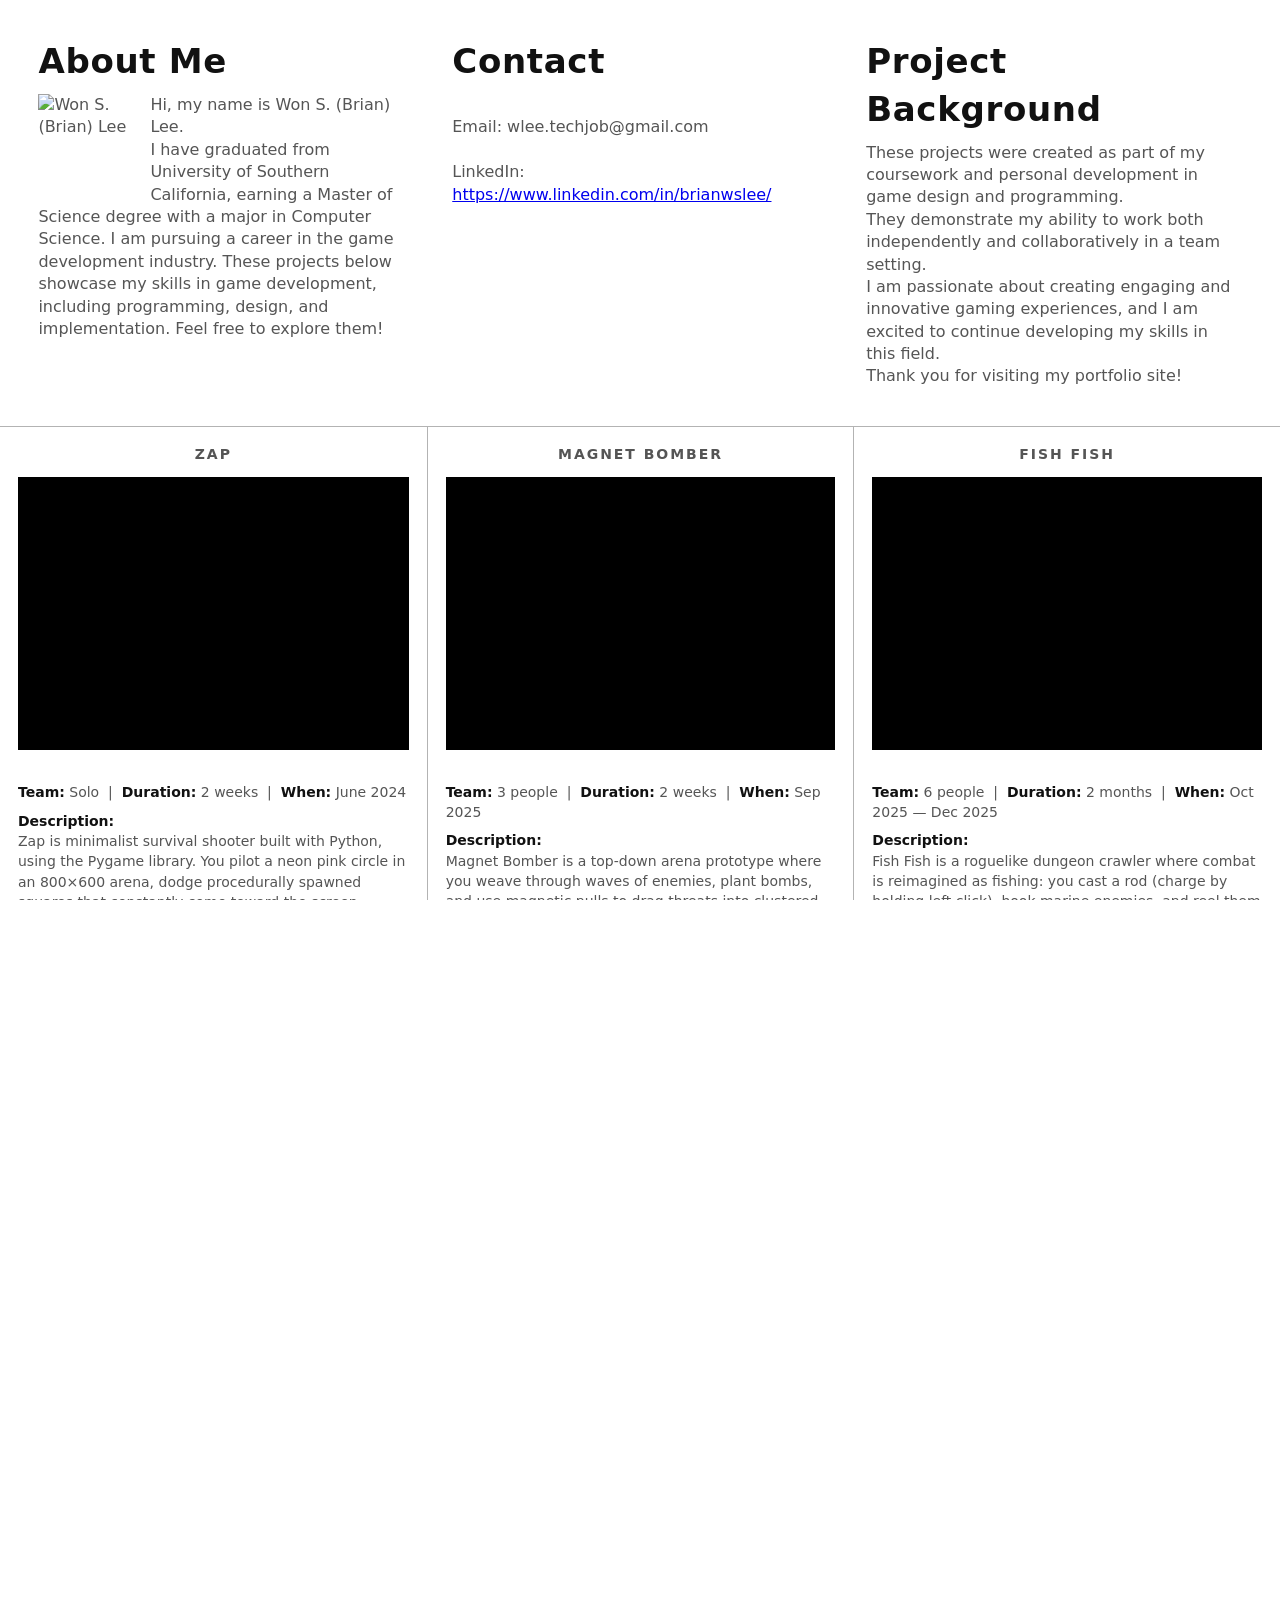
==== index.html @ c4e57aaa "changed to voostorm" ====
<!doctype html>
<html lang="en">
	<head>
		<meta charset="utf-8" />
		<meta name="viewport" content="width=device-width, initial-scale=1" />
		<title>Won S. (Brian) Lee | Portfolio</title>
		<style>
			:root {
				--line: #b3b3b3;
				--text: #111;
				--muted: #555;
			}

			*,
			*::before,
			*::after {
				box-sizing: border-box;
			}

			html,
			body {
				height: 100%;
				margin: 0;
				overflow-x: hidden;
				overflow-y: auto;
				color: var(--text);
				background: #fff;
				font: 16px/1.4 system-ui, -apple-system, Segoe UI, Roboto, Helvetica, Arial, sans-serif;
			}

			.page {
				min-height: 100dvh; /* stable on mobile browser UI */
				min-height: 100vh;
				display: grid;
				grid-template-rows: auto 1fr; /* about section grows with content, rest fills remaining space */
			}

			.about {
				display: grid;
				grid-template-columns: 1fr 1fr 1fr;
				align-content: start;
				padding: clamp(16px, 3vw, 40px);
				border-bottom: 1px solid var(--line); /* horizontal grey line */
				gap: clamp(16px, 3vw, 40px);
				overflow: hidden;
			}

			.about h1 {
				margin: 0;
				font-size: clamp(22px, 3.2vw, 34px);
				letter-spacing: 0.02em;
			}

			.about p {
				margin: 8px 0 0;
				color: var(--muted);
				word-wrap: break-word;
				overflow-wrap: break-word;
			}

			.about-photo {
				width: 100px;
				height: 100px;
				float: left;
				margin-right: 12px;
				margin-bottom: 4px;
			}

			.columns {
				display: grid;
				grid-template-columns: 1fr 1fr 1fr;
				min-height: 0; /* prevents grid overflow */
			}

			.col {
				padding: clamp(8px, 1.6vw, 18px);
				min-width: 0;
				min-height: 0;
				display: grid;
				align-content: start;
				gap: 12px;
			}


			.col + .col {
				border-left: 1px solid var(--line); /* vertical grey lines */
			}

			.col h2 {
				margin: 0;
				font-size: 14px;
				letter-spacing: 0.14em;
				text-transform: uppercase;
				color: var(--muted);
			}

			.zap-title {
				text-align: center;
				color: var(--line);
			}

			.zap-details {
				margin-top: 20px;
				color: var(--muted);
				font-size: clamp(12px, 1.15vw, 14px);
				line-height: 1.45;
			}

			.zap-details p {
				margin: 0;
			}

			.zap-details .label {
				color: var(--text);
				font-weight: 600;
			}

			.zap-details ul {
				margin: 6px 0 0;
				padding-left: 18px;
			}

			.zap-details li {
				margin: 2px 0;
			}

			.zap-details a {
				color: var(--text);
				text-decoration: underline;
				word-break: break-word;
			}

			.zap-details .repo-link {
				margin-top: 8px;
			}

			.col p {
				margin: 0;
			}

			.video {
				width: 100%;
				position: relative;
				min-height: 0;
				background: #000;
				max-height: 60vh; /* keeps it large without exceeding the viewport */
			}

			.video::before {
				content: "";
				display: block;
				padding-top: 70%; /* taller frame to reduce white space */
			}

			.video iframe {
				position: absolute;
				inset: 0;
				width: 100%;
				height: 100%;
				border: 0;
				display: block;
			}

			.game-wrapper {
				width: 100%;
				aspect-ratio: 960.5 / 643;
				position: relative;
				overflow: hidden;
				background: #000;
			}

			.game {
				width: 960.5px;
				height: 643px;
				position: absolute;
				top: 0;
				left: 0;
				transform-origin: top left;
			}

			.game iframe {
				width: 960.5px;
				height: 643px;
				border: 0;
				display: block;
			}

			/* Tight screens: keep everything visible without scrolling */
			@media (max-height: 520px) {
				.about p {
					display: none;
				}
			}

			/* Narrow screens: stack about columns vertically */
			@media (max-width: 768px) {
				.about {
					grid-template-columns: 1fr;
				}
				.columns {
					grid-template-columns: 1fr;
				}
				.col + .col {
					border-left: none;
					border-top: 1px solid var(--line);
				}
			}
		</style>
	</head>

	<body>
		<main class="page">
			<section class="about" aria-label="About me">
				<div>
					<h1>About Me</h1> 
					
					<p>
						<img src="brian_face.jpeg" alt="Won S. (Brian) Lee" class="about-photo" />
						Hi, my name is  Won S. (Brian) Lee.
						<br /> 
						I have graduated from University of Southern California, earning a Master of Science degree with a major in Computer Science.
						
						I am pursuing a career in the game development industry.
						
						These projects below showcase my skills in game development, including programming, design, and implementation. Feel free to explore them!
					</p>
				</div>
				<div>
					<h1>Contact</h1>
					<p>
						<br />
						Email: wlee.techjob@gmail.com
						<br />
						<br />
						LinkedIn: <a href="https://www.linkedin.com/in/brianwslee/" target="_blank" rel="noreferrer">https://www.linkedin.com/in/brianwslee/</a>
					</p>
				</div>
				<div>
					<h1>Project Background</h1>
					<p>
						
						These projects were created as part of my coursework and personal development in game design and programming.
						<br />
						They demonstrate my ability to work both independently and collaboratively in a team setting.
						<br />
						I am passionate about creating engaging and innovative gaming experiences, and I am excited to continue developing my skills in this field.
						<br />
						Thank you for visiting my portfolio site!
					</p>
				</div>
			</section>

			<section class="columns" aria-label="Main columns">
				<section class="col" aria-label="Column one">
					<h2 class="zap-title">Zap</h2>
					<div class="video" aria-label="Featured video">
						<iframe
							src="https://www.youtube-nocookie.com/embed/Szx1nL-O3BQ"
							title="YouTube video player"
							allow="accelerometer; autoplay; clipboard-write; encrypted-media; gyroscope; picture-in-picture; web-share; fullscreen"
							referrerpolicy="strict-origin-when-cross-origin"
							allowfullscreen
						></iframe>
					</div>
					<div class="zap-details" aria-label="Zap description and implementation">
						<p>
							<span class="label">Team:</span> Solo &nbsp;|&nbsp; <span class="label">Duration:</span> 2 weeks &nbsp;|&nbsp; <span class="label">When:</span> June 2024
						</p>
						<p style="margin-top: 8px;">
							<span class="label">Description:</span><br />
							Zap is minimalist survival shooter built with Python, using the Pygame library. You pilot a neon pink circle in an 800×600 arena, dodge procedurally spawned squares that constantly come toward the screen center, and fire 8‑way lasers with WASD/ZQECX inputs to clear space. The game tracks how long you last, ramps spawn rate and speed as minutes pass, and offers a simple start screen plus a “Try Again?” game-over loop so you can chase longer survivals.
						</p>
						<p style="margin-top: 8px;">
							<span class="label">Implementation:</span>
						</p>
						<ul>
							<li>Implemented the core game loop and state flow (start screen → gameplay → game over → retry).</li>
							<li>Built procedural enemy spawning with simple “home toward center” movement and difficulty ramp over time.</li>
							<li>Added player movement, 8‑way shooting, projectile/enemy updates, and collision detection for hits + death.</li>
							<li>Created basic UI elements (start button, game-over prompt) and an on-screen survival timer.</li>
						</ul>
						<p style="margin-top: 12px;">
							<span class="label">Future implementation considered for the improvement of the game:</span>
						</p>
						<ul>
							<li>Add a point system where taking fewer steps to dodge awards points or less penalty — rewards efficient movement and encourages planning instead of constant strafing.</li>
							<li>Add a center boundary area that grants more points — nudges players toward higher-risk positioning that forces sharper dodges.</li>
							<li>Slow down the spawn rate and speed of squares and have them bounce back when hitting the edge — smooths difficulty spikes and keeps pressure without edge-stacking.</li>
							<li>Add a leaderboard to see who had most points and longest survival time, and add your own records — gives replayability and a measurable goal for skill progression.</li>
						</ul>
						<p style="margin-top: 12px;">
							<span class="label">Playable:</span><br />
							<em>This game does not have a hosted build yet; follow the steps in the repository link below to run it locally.</em><br />
							<span>Link to the Repository:</span>
							<a href="https://github.com/voostorm/zap/" target="_blank" rel="noreferrer">https://github.com/voostorm/zap/</a>
						</p>
					</div>
				</section>
				<section class="col" aria-label="Column two">
					<h2 class="zap-title">Magnet Bomber</h2>
					<div class="video" aria-label="Magnet Bomber gameplay video">
						<iframe
							src="https://www.youtube-nocookie.com/embed/ZR_4xCYwzhk"
							title="YouTube video player"
							allow="accelerometer; autoplay; clipboard-write; encrypted-media; gyroscope; picture-in-picture; web-share; fullscreen"
							referrerpolicy="strict-origin-when-cross-origin"
							allowfullscreen
						></iframe>
					</div>
					<div class="zap-details" aria-label="Magnet Bomber description and implementation">
						<p>
							<span class="label">Team:</span> 3 people &nbsp;|&nbsp; <span class="label">Duration:</span> 2 weeks &nbsp;|&nbsp; <span class="label">When:</span> Sep 2025
						</p>
						<p style="margin-top: 8px;">
							<span class="label">Description:</span><br />
							Magnet Bomber is a top-down arena prototype where you weave through waves of enemies, plant bombs, and use magnetic pulls to drag threats into clustered explosions. Movement is twin-stick-like (mouse-directed motion plus A/D rotation), with a visible aim line and chamber indicator to signal bomb readiness.
						</p>
						<p style="margin-top: 8px;">
							<span class="label">Implementation:</span>
						</p>
						<ul>
							<li>Player controller handles mouse-directed movement, A/D rotation, cursor lock/hide, boundary clamping, a thin aim line plus chamber indicator, and bomb controls (Pull Bomb: S or Right Mouse Click; Push Bomb: W or Left Mouse Click).</li>
							<li>Bombs support launch speed, acceleration, bounce force, timed lifetime, and explosive radius/duration, with a magnetic pull state to yank bombs or enemies into detonation zones.</li>
							<li>Bombs use line-rendered indicators and layer-masked raycasts for targeting and collision handling.</li>
							<li>Health and bounds systems keep the player survivable while reinforcing arena limits.</li>
						</ul>
						<p style="margin-top: 12px;">
							<span class="label">Future implementation considered for the improvement of the game:</span>
						</p>
						<ul>
							<li>Make bomb-pulls worth the risk by rewarding pre-detonation pulls (bonus damage, score multipliers, or cooldown refunds).</li>
							<li>Design encounters where pulling beats dodging alone (shielded or clustered foes best cleared by magnetizing bombs).</li>
							<li>Clarify high-value pulls with stronger visual/audio telegraphs so players see when risking a pull pays off.</li>
							<li>Add pressure that pure dodging can’t solve (timed objectives or advancing hazards) so pulling becomes necessary.</li>
							<li>Polish pull/launch feel—crisper beam feedback, tuned pull speed, and snappy launches to make the mechanic feel powerful.</li>
						</ul>
						<p style="margin-top: 12px;">
							<span class="label">Playable:</span><br />
							<em>Play inline below; if it doesn’t load, use the Direct Link.<br />
							Click the blue fullscreen button, located at bottom right of the player, for the best experience.</em>
						</p>
						<div class="game-wrapper" aria-label="Play Magnet Bomber inline">
							<div class="game">
								<iframe
									src="https://voostorm.github.io/magnet-bomber-playable/"
									title="Play Magnet Bomber (WebGL build)"
									loading="lazy"
									allowfullscreen
									scrolling="no"
								></iframe>
							</div>
						</div>
						<p>
							<span>Direct Link:</span>
							<a href="https://voostorm.github.io/magnet-bomber-playable/" target="_blank" rel="noreferrer">https://voostorm.github.io/magnet-bomber-playable/</a><br />
							<span>Link to the Repository:</span>
							<a href="https://github.com/voostorm/magnet-bomber/" target="_blank" rel="noreferrer">https://github.com/voostorm/magnet-bomber/</a><br />
							<em>The original repository for Magnet Bomber with exact commit history is private due to course policies.</em>
						</p>
					</div>
				</section>
				<section class="col" aria-label="Fish Fish">
					<h2 class="zap-title">Fish Fish</h2>
					<div class="video" aria-label="Fish Fish video">
						<iframe
							src="https://www.youtube-nocookie.com/embed/WDgjX7Pozf0"
							title="YouTube video player"
							allow="accelerometer; autoplay; clipboard-write; encrypted-media; gyroscope; picture-in-picture; web-share; fullscreen"
							referrerpolicy="strict-origin-when-cross-origin"
							allowfullscreen
						></iframe>
					</div>
					<div class="zap-details" aria-label="Fish Fish description and implementation">
						<p>
							<span class="label">Team:</span> 6 people &nbsp;|&nbsp; <span class="label">Duration:</span> 2 months &nbsp;|&nbsp; <span class="label">When:</span> Oct 2025 — Dec 2025
						</p>
						<p style="margin-top: 8px;">
							<span class="label">Description:</span><br />
							Fish Fish is a roguelike dungeon crawler where combat is reimagined as fishing: you cast a rod (charge by holding left click), hook marine enemies, and reel them in while dodging attacks. Runs progress through procedurally selected ocean rooms with escalating difficulty, a coin economy, and shop upgrades that improve rod range, reel speed, and survivability.
						</p>
						<p style="margin-top: 8px;">
							<span class="label">Implementation:</span>
						</p>
						<ul>
							<li>Implemented the core fishing-rod combat loop: charge-to-cast distance/arc, hook detection, and reeling interactions that turn positioning/timing into the primary skill test.</li>
							<li>Built a suite of enemy fish behaviors with distinct movement/attack patterns (e.g., dash, shields/deflections, and varied aggression) to diversify room encounters.</li>
							<li>Integrated progression systems around procedural room flow and a coin-driven shop/upgrade loop so each run produces different builds and risk/reward choices.</li>
							<li>Instrumented playtest analytics by logging gameplay events from Unity via UnityWebRequest to Firebase Realtime Database and a Google Apps Script endpoint that appends events into Google Sheets for dashboards and tuning.</li>
						</ul>
						<p style="margin-top: 12px;">
							<span class="label">Future implementation considered for the improvement of the game:</span>
						</p>
						<ul>
							<li>Add different types of fish e.g. puffer fish that shoots spike projectiles in all directions that player has to dodge. In general, even other types of fish that move or behave differently.</li>
							<li>Add various player upgrades like multi-directional bobber launch, bobber hitting the wall causing angle of reflection with elastic collision.</li>
							<li>Refine and tweak the level design and its components by iterating on playtesting feedback—for example, adjusting spike/pit sizes and revising enemy placement, spawn points, and trap locations.</li>
							<li>Implement audio effects and background music to enhance the overall gaming experience.</li>
							<li>Add visual effects such as particle systems for water splashes, hook impacts, and enemy defeats to make the game more engaging.</li>
						</ul>
						<p style="margin-top: 12px;">
							<span class="label">Playable:</span><br />
							<em>Play inline below; if it doesn't load, use the Direct Link.<br />
							Click the blue fullscreen button, located at bottom right of the player, for the best experience.</em>
						</p>
						<div class="game-wrapper" aria-label="Play Fish Fish inline">
							<div class="game">
								<iframe
									src="https://voostorm.github.io/fish-fish-playable/"
									title="Play Fish Fish (WebGL build)"
									loading="lazy"
									allowfullscreen
									scrolling="no"
								></iframe>
							</div>
						</div>
						<p>
							<span>Direct Link:</span>
							<a href="https://voostorm.github.io/fish-fish-playable/" target="_blank" rel="noreferrer">https://voostorm.github.io/fish-fish-playable/</a><br />
							<span>Link to the Repository:</span>
							<a href="https://github.com/voostorm/fish-fish/" target="_blank" rel="noreferrer">https://github.com/voostorm/fish-fish/</a><br />
							<em>The original repository for Fish Fish with exact commit history is private due to course policies.</em>
						</p>
					</div>
				</section>
			</section>
		</main>
		<script>
			function scaleGames() {
				document.querySelectorAll('.game-wrapper').forEach(wrapper => {
					const game = wrapper.querySelector('.game');
					if (game) {
						const scale = wrapper.offsetWidth / 960;
						game.style.transform = `scale(${scale})`;
					}
				});
			}
			window.addEventListener('resize', scaleGames);
			window.addEventListener('load', scaleGames);
			setTimeout(scaleGames, 100);
			scaleGames();
		</script>
	</body>
</html>
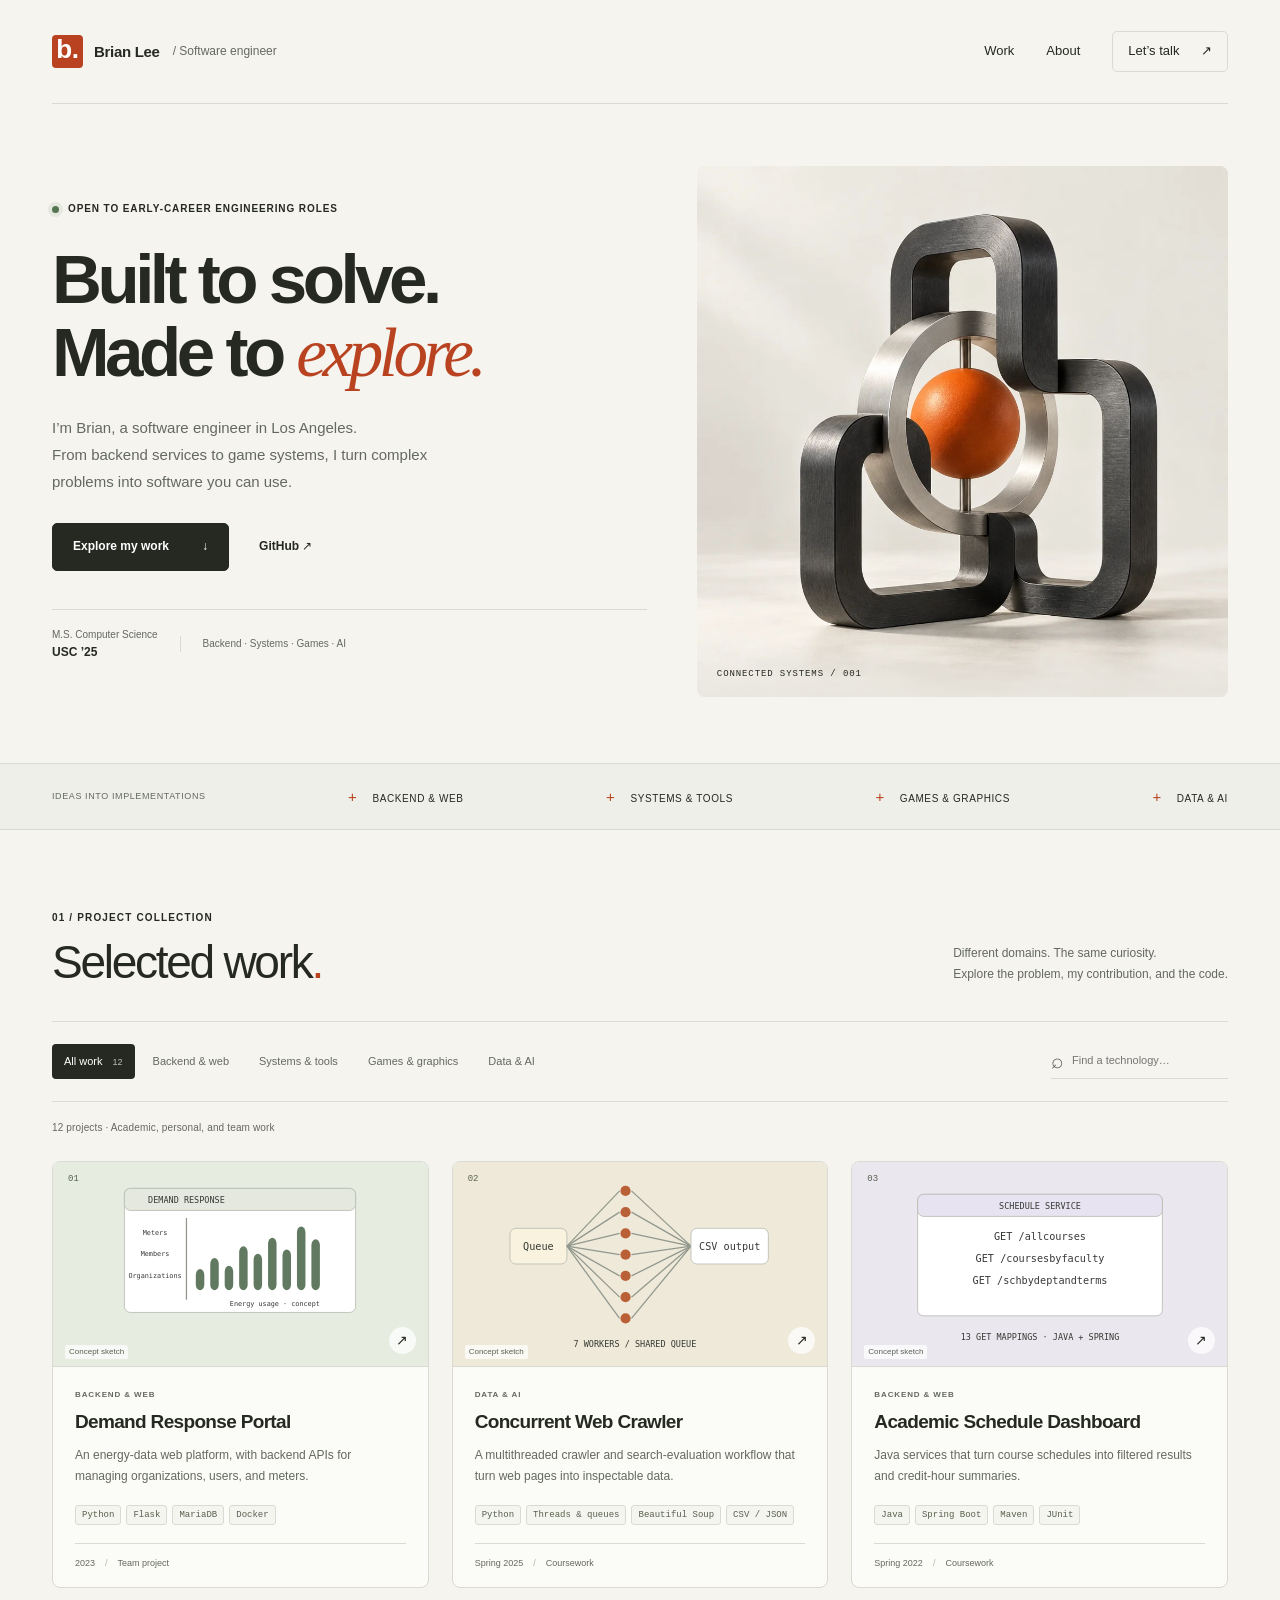
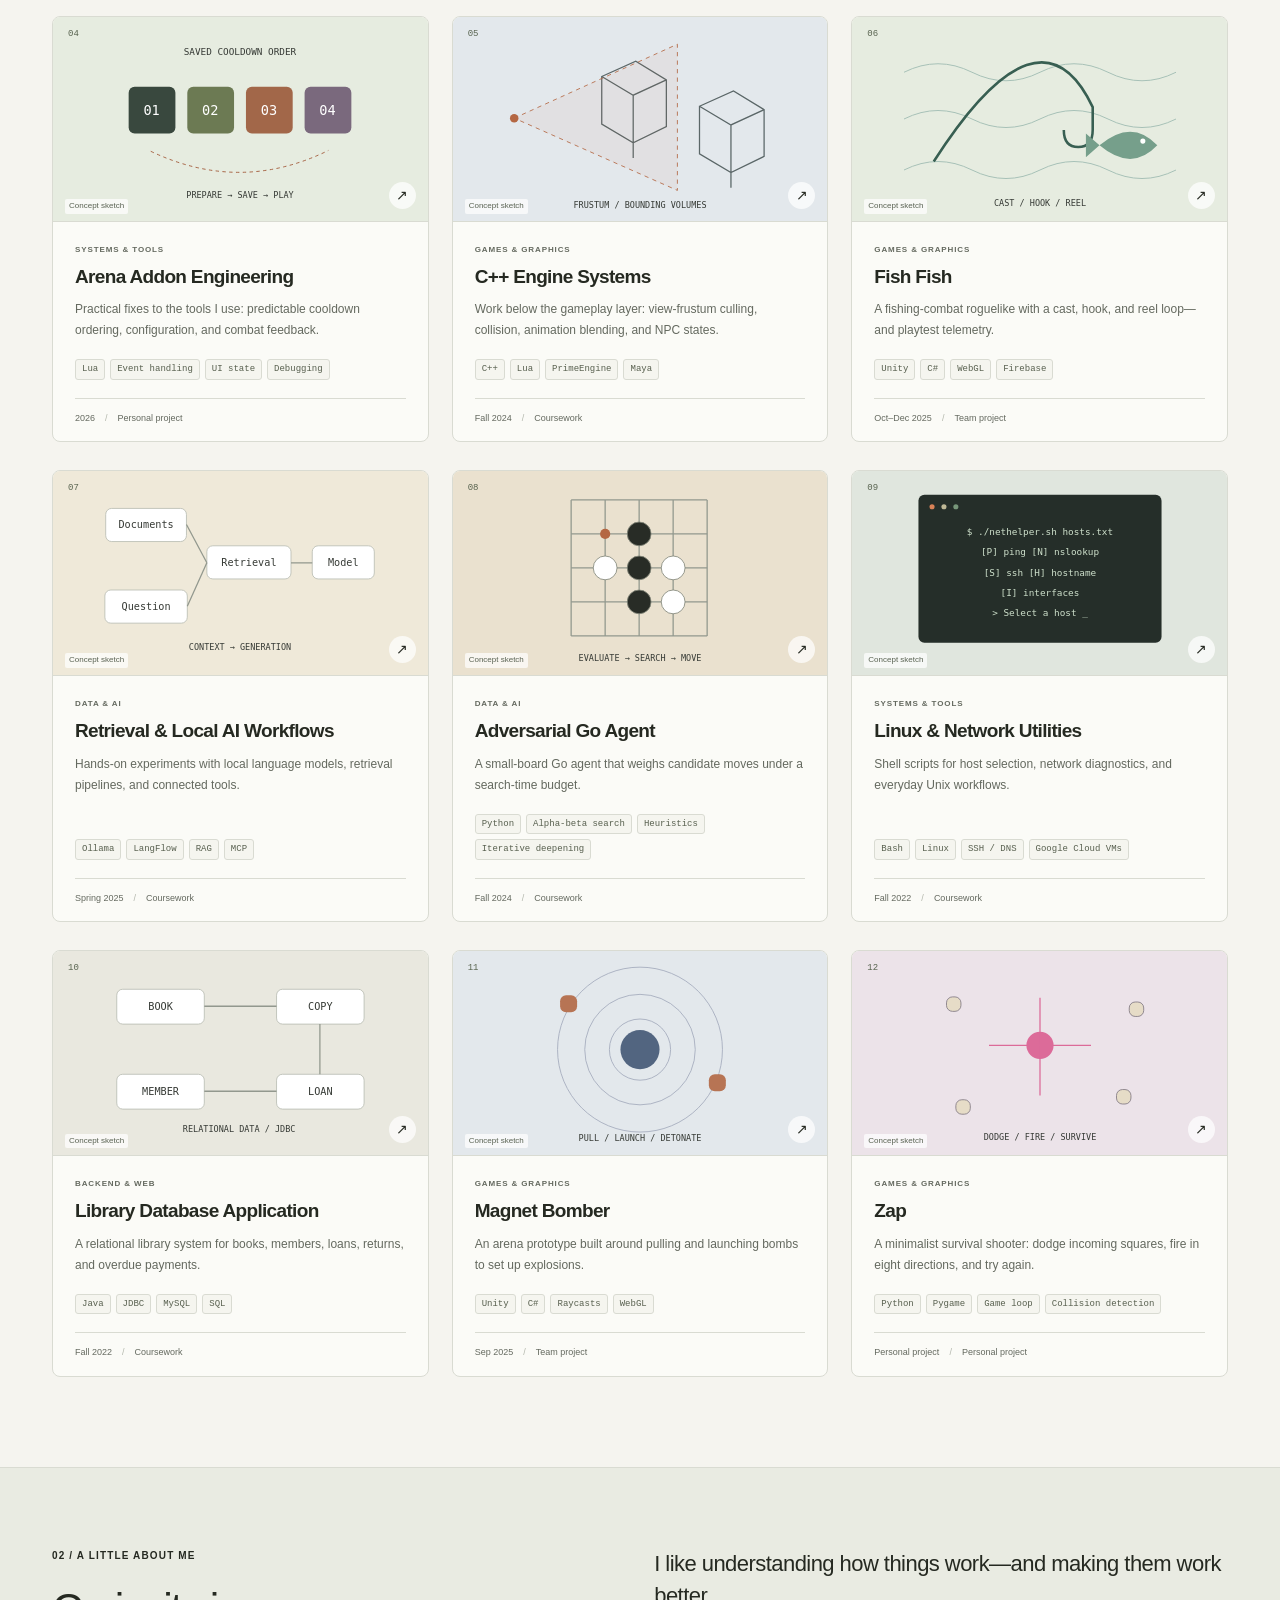
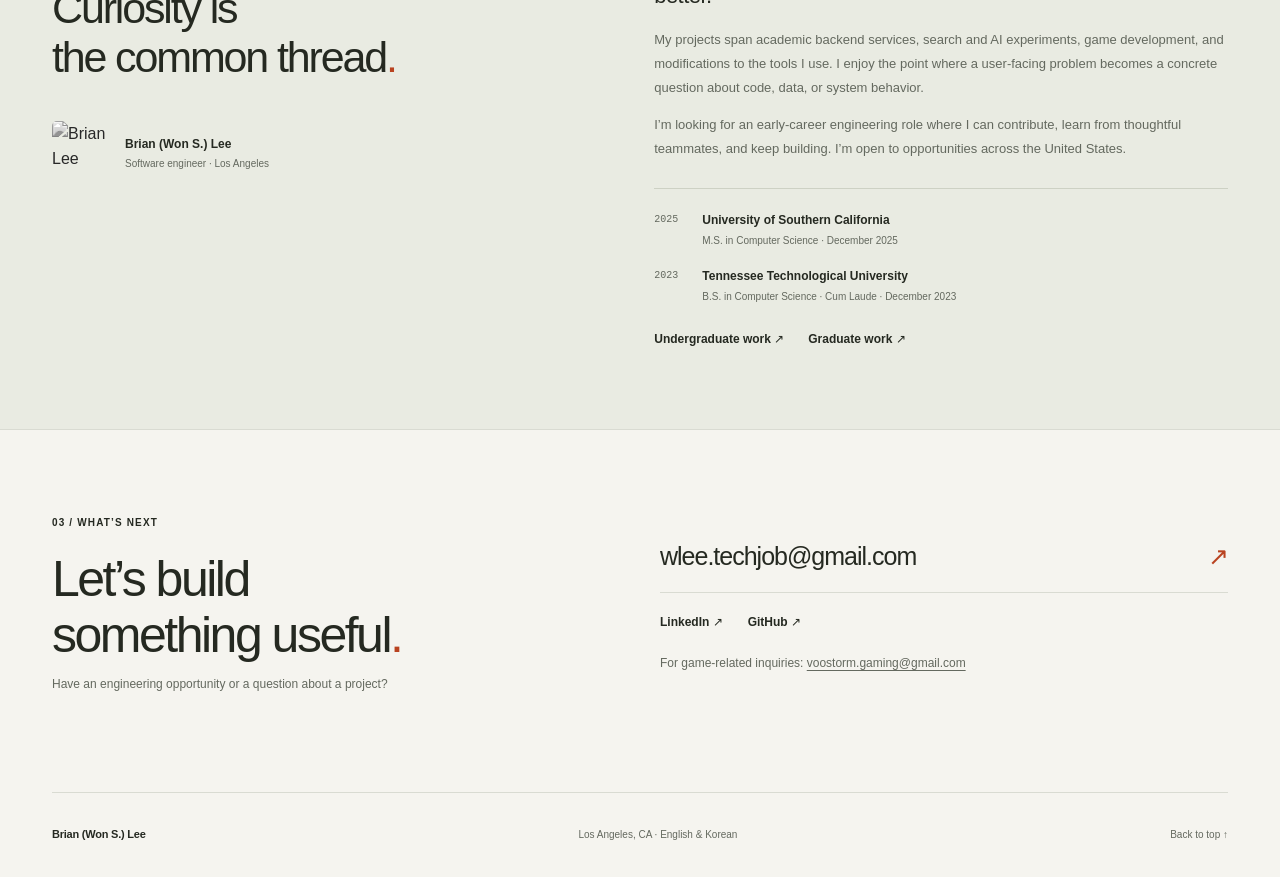
==== commit 7426bcf5: "Expand portfolio into a source-grounded engineering showcase" ====
--- a/index.html
+++ b/index.html
@@ -1,443 +1,17 @@
 <!doctype html>
-<html lang="en">
-	<head>
-		<meta charset="utf-8" />
-		<meta name="viewport" content="width=device-width, initial-scale=1" />
-		<title>Won S. (Brian) Lee | Portfolio</title>
-		<style>
-			:root {
-				--line: #b3b3b3;
-				--text: #111;
-				--muted: #555;
-			}
-
-			*,
-			*::before,
-			*::after {
-				box-sizing: border-box;
-			}
-
-			html,
-			body {
-				height: 100%;
-				margin: 0;
-				overflow-x: hidden;
-				overflow-y: auto;
-				color: var(--text);
-				background: #fff;
-				font: 16px/1.4 system-ui, -apple-system, Segoe UI, Roboto, Helvetica, Arial, sans-serif;
-			}
-
-			.page {
-				min-height: 100dvh; /* stable on mobile browser UI */
-				min-height: 100vh;
-				display: grid;
-				grid-template-rows: auto 1fr; /* about section grows with content, rest fills remaining space */
-			}
-
-			.about {
-				display: grid;
-				grid-template-columns: 1fr 1fr 1fr;
-				align-content: start;
-				padding: clamp(16px, 3vw, 40px);
-				border-bottom: 1px solid var(--line); /* horizontal grey line */
-				gap: clamp(16px, 3vw, 40px);
-				overflow: hidden;
-			}
-
-			.about h1 {
-				margin: 0;
-				font-size: clamp(22px, 3.2vw, 34px);
-				letter-spacing: 0.02em;
-			}
-
-			.about p {
-				margin: 8px 0 0;
-				color: var(--muted);
-				word-wrap: break-word;
-				overflow-wrap: break-word;
-			}
-
-			.about-photo {
-				width: 100px;
-				height: 100px;
-				float: left;
-				margin-right: 12px;
-				margin-bottom: 4px;
-			}
-
-			.columns {
-				display: grid;
-				grid-template-columns: 1fr 1fr 1fr;
-				min-height: 0; /* prevents grid overflow */
-			}
-
-			.col {
-				padding: clamp(8px, 1.6vw, 18px);
-				min-width: 0;
-				min-height: 0;
-				display: grid;
-				align-content: start;
-				gap: 12px;
-			}
-
-
-			.col + .col {
-				border-left: 1px solid var(--line); /* vertical grey lines */
-			}
-
-			.col h2 {
-				margin: 0;
-				font-size: 14px;
-				letter-spacing: 0.14em;
-				text-transform: uppercase;
-				color: var(--muted);
-			}
-
-			.zap-title {
-				text-align: center;
-				color: var(--line);
-			}
-
-			.zap-details {
-				margin-top: 20px;
-				color: var(--muted);
-				font-size: clamp(12px, 1.15vw, 14px);
-				line-height: 1.45;
-			}
-
-			.zap-details p {
-				margin: 0;
-			}
-
-			.zap-details .label {
-				color: var(--text);
-				font-weight: 600;
-			}
-
-			.zap-details ul {
-				margin: 6px 0 0;
-				padding-left: 18px;
-			}
-
-			.zap-details li {
-				margin: 2px 0;
-			}
-
-			.zap-details a {
-				color: var(--text);
-				text-decoration: underline;
-				word-break: break-word;
-			}
-
-			.zap-details .repo-link {
-				margin-top: 8px;
-			}
-
-			.col p {
-				margin: 0;
-			}
-
-			.video {
-				width: 100%;
-				position: relative;
-				min-height: 0;
-				background: #000;
-				max-height: 60vh; /* keeps it large without exceeding the viewport */
-			}
-
-			.video::before {
-				content: "";
-				display: block;
-				padding-top: 70%; /* taller frame to reduce white space */
-			}
-
-			.video iframe {
-				position: absolute;
-				inset: 0;
-				width: 100%;
-				height: 100%;
-				border: 0;
-				display: block;
-			}
-
-			.game-wrapper {
-				width: 100%;
-				aspect-ratio: 960.5 / 643;
-				position: relative;
-				overflow: hidden;
-				background: #000;
-			}
-
-			.game {
-				width: 960.5px;
-				height: 643px;
-				position: absolute;
-				top: 0;
-				left: 0;
-				transform-origin: top left;
-			}
-
-			.game iframe {
-				width: 960.5px;
-				height: 643px;
-				border: 0;
-				display: block;
-			}
-
-			/* Tight screens: keep everything visible without scrolling */
-			@media (max-height: 520px) {
-				.about p {
-					display: none;
-				}
-			}
-
-			/* Narrow screens: stack about columns vertically */
-			@media (max-width: 768px) {
-				.about {
-					grid-template-columns: 1fr;
-				}
-				.columns {
-					grid-template-columns: 1fr;
-				}
-				.col + .col {
-					border-left: none;
-					border-top: 1px solid var(--line);
-				}
-			}
-		</style>
-	</head>
-
-	<body>
-		<main class="page">
-			<section class="about" aria-label="About me">
-				<div>
-					<h1>About Me</h1> 
-					
-					<p>
-						<img src="brian_face.jpeg" alt="Won S. (Brian) Lee" class="about-photo" />
-						Hi, my name is  Won S. (Brian) Lee.
-						<br /> 
-						I have graduated from University of Southern California, earning a Master of Science degree with a major in Computer Science.
-						
-						I am pursuing a career in the game development industry.
-						
-						These projects below showcase my skills in game development, including programming, design, and implementation. Feel free to explore them!
-					</p>
-				</div>
-				<div>
-					<h1>Contact</h1>
-					<p>
-						<br />
-						Email: wlee.techjob@gmail.com
-						<br />
-						<br />
-						LinkedIn: <a href="https://www.linkedin.com/in/brianwslee/" target="_blank" rel="noreferrer">https://www.linkedin.com/in/brianwslee/</a>
-					</p>
-				</div>
-				<div>
-					<h1>Project Background</h1>
-					<p>
-						
-						These projects were created as part of my coursework and personal development in game design and programming.
-						<br />
-						They demonstrate my ability to work both independently and collaboratively in a team setting.
-						<br />
-						I am passionate about creating engaging and innovative gaming experiences, and I am excited to continue developing my skills in this field.
-						<br />
-						Thank you for visiting my portfolio site!
-					</p>
-				</div>
-			</section>
-
-			<section class="columns" aria-label="Main columns">
-				<section class="col" aria-label="Column one">
-					<h2 class="zap-title">Zap</h2>
-					<div class="video" aria-label="Featured video">
-						<iframe
-							src="https://www.youtube-nocookie.com/embed/Szx1nL-O3BQ"
-							title="YouTube video player"
-							allow="accelerometer; autoplay; clipboard-write; encrypted-media; gyroscope; picture-in-picture; web-share; fullscreen"
-							referrerpolicy="strict-origin-when-cross-origin"
-							allowfullscreen
-						></iframe>
-					</div>
-					<div class="zap-details" aria-label="Zap description and implementation">
-						<p>
-							<span class="label">Team:</span> Solo &nbsp;|&nbsp; <span class="label">Duration:</span> 2 weeks &nbsp;|&nbsp; <span class="label">When:</span> June 2024
-						</p>
-						<p style="margin-top: 8px;">
-							<span class="label">Description:</span><br />
-							Zap is minimalist survival shooter built with Python, using the Pygame library. You pilot a neon pink circle in an 800×600 arena, dodge procedurally spawned squares that constantly come toward the screen center, and fire 8‑way lasers with WASD/ZQECX inputs to clear space. The game tracks how long you last, ramps spawn rate and speed as minutes pass, and offers a simple start screen plus a “Try Again?” game-over loop so you can chase longer survivals.
-						</p>
-						<p style="margin-top: 8px;">
-							<span class="label">Implementation:</span>
-						</p>
-						<ul>
-							<li>Implemented the core game loop and state flow (start screen → gameplay → game over → retry).</li>
-							<li>Built procedural enemy spawning with simple “home toward center” movement and difficulty ramp over time.</li>
-							<li>Added player movement, 8‑way shooting, projectile/enemy updates, and collision detection for hits + death.</li>
-							<li>Created basic UI elements (start button, game-over prompt) and an on-screen survival timer.</li>
-						</ul>
-						<p style="margin-top: 12px;">
-							<span class="label">Future implementation considered for the improvement of the game:</span>
-						</p>
-						<ul>
-							<li>Add a point system where taking fewer steps to dodge awards points or less penalty — rewards efficient movement and encourages planning instead of constant strafing.</li>
-							<li>Add a center boundary area that grants more points — nudges players toward higher-risk positioning that forces sharper dodges.</li>
-							<li>Slow down the spawn rate and speed of squares and have them bounce back when hitting the edge — smooths difficulty spikes and keeps pressure without edge-stacking.</li>
-							<li>Add a leaderboard to see who had most points and longest survival time, and add your own records — gives replayability and a measurable goal for skill progression.</li>
-						</ul>
-						<p style="margin-top: 12px;">
-							<span class="label">Playable:</span><br />
-							<em>This game does not have a hosted build yet; follow the steps in the repository link below to run it locally.</em><br />
-							<span>Link to the Repository:</span>
-							<a href="https://github.com/voostorm/zap/" target="_blank" rel="noreferrer">https://github.com/voostorm/zap/</a>
-						</p>
-					</div>
-				</section>
-				<section class="col" aria-label="Column two">
-					<h2 class="zap-title">Magnet Bomber</h2>
-					<div class="video" aria-label="Magnet Bomber gameplay video">
-						<iframe
-							src="https://www.youtube-nocookie.com/embed/ZR_4xCYwzhk"
-							title="YouTube video player"
-							allow="accelerometer; autoplay; clipboard-write; encrypted-media; gyroscope; picture-in-picture; web-share; fullscreen"
-							referrerpolicy="strict-origin-when-cross-origin"
-							allowfullscreen
-						></iframe>
-					</div>
-					<div class="zap-details" aria-label="Magnet Bomber description and implementation">
-						<p>
-							<span class="label">Team:</span> 3 people &nbsp;|&nbsp; <span class="label">Duration:</span> 2 weeks &nbsp;|&nbsp; <span class="label">When:</span> Sep 2025
-						</p>
-						<p style="margin-top: 8px;">
-							<span class="label">Description:</span><br />
-							Magnet Bomber is a top-down arena prototype where you weave through waves of enemies, plant bombs, and use magnetic pulls to drag threats into clustered explosions. Movement is twin-stick-like (mouse-directed motion plus A/D rotation), with a visible aim line and chamber indicator to signal bomb readiness.
-						</p>
-						<p style="margin-top: 8px;">
-							<span class="label">Implementation:</span>
-						</p>
-						<ul>
-							<li>Player controller handles mouse-directed movement, A/D rotation, cursor lock/hide, boundary clamping, a thin aim line plus chamber indicator, and bomb controls (Pull Bomb: S or Right Mouse Click; Push Bomb: W or Left Mouse Click).</li>
-							<li>Bombs support launch speed, acceleration, bounce force, timed lifetime, and explosive radius/duration, with a magnetic pull state to yank bombs or enemies into detonation zones.</li>
-							<li>Bombs use line-rendered indicators and layer-masked raycasts for targeting and collision handling.</li>
-							<li>Health and bounds systems keep the player survivable while reinforcing arena limits.</li>
-						</ul>
-						<p style="margin-top: 12px;">
-							<span class="label">Future implementation considered for the improvement of the game:</span>
-						</p>
-						<ul>
-							<li>Make bomb-pulls worth the risk by rewarding pre-detonation pulls (bonus damage, score multipliers, or cooldown refunds).</li>
-							<li>Design encounters where pulling beats dodging alone (shielded or clustered foes best cleared by magnetizing bombs).</li>
-							<li>Clarify high-value pulls with stronger visual/audio telegraphs so players see when risking a pull pays off.</li>
-							<li>Add pressure that pure dodging can’t solve (timed objectives or advancing hazards) so pulling becomes necessary.</li>
-							<li>Polish pull/launch feel—crisper beam feedback, tuned pull speed, and snappy launches to make the mechanic feel powerful.</li>
-						</ul>
-						<p style="margin-top: 12px;">
-							<span class="label">Playable:</span><br />
-							<em>Play inline below; if it doesn’t load, use the Direct Link.<br />
-							Click the blue fullscreen button, located at bottom right of the player, for the best experience.</em>
-						</p>
-						<div class="game-wrapper" aria-label="Play Magnet Bomber inline">
-							<div class="game">
-								<iframe
-									src="https://voostorm.github.io/magnet-bomber-playable/"
-									title="Play Magnet Bomber (WebGL build)"
-									loading="lazy"
-									allowfullscreen
-									scrolling="no"
-								></iframe>
-							</div>
-						</div>
-						<p>
-							<span>Direct Link:</span>
-							<a href="https://voostorm.github.io/magnet-bomber-playable/" target="_blank" rel="noreferrer">https://voostorm.github.io/magnet-bomber-playable/</a><br />
-							<span>Link to the Repository:</span>
-							<a href="https://github.com/voostorm/magnet-bomber/" target="_blank" rel="noreferrer">https://github.com/voostorm/magnet-bomber/</a><br />
-							<em>The original repository for Magnet Bomber with exact commit history is private due to course policies.</em>
-						</p>
-					</div>
-				</section>
-				<section class="col" aria-label="Fish Fish">
-					<h2 class="zap-title">Fish Fish</h2>
-					<div class="video" aria-label="Fish Fish video">
-						<iframe
-							src="https://www.youtube-nocookie.com/embed/WDgjX7Pozf0"
-							title="YouTube video player"
-							allow="accelerometer; autoplay; clipboard-write; encrypted-media; gyroscope; picture-in-picture; web-share; fullscreen"
-							referrerpolicy="strict-origin-when-cross-origin"
-							allowfullscreen
-						></iframe>
-					</div>
-					<div class="zap-details" aria-label="Fish Fish description and implementation">
-						<p>
-							<span class="label">Team:</span> 6 people &nbsp;|&nbsp; <span class="label">Duration:</span> 2 months &nbsp;|&nbsp; <span class="label">When:</span> Oct 2025 — Dec 2025
-						</p>
-						<p style="margin-top: 8px;">
-							<span class="label">Description:</span><br />
-							Fish Fish is a roguelike dungeon crawler where combat is reimagined as fishing: you cast a rod (charge by holding left click), hook marine enemies, and reel them in while dodging attacks. Runs progress through procedurally selected ocean rooms with escalating difficulty, a coin economy, and shop upgrades that improve rod range, reel speed, and survivability.
-						</p>
-						<p style="margin-top: 8px;">
-							<span class="label">Implementation:</span>
-						</p>
-						<ul>
-							<li>Implemented the core fishing-rod combat loop: charge-to-cast distance/arc, hook detection, and reeling interactions that turn positioning/timing into the primary skill test.</li>
-							<li>Built a suite of enemy fish behaviors with distinct movement/attack patterns (e.g., dash, shields/deflections, and varied aggression) to diversify room encounters.</li>
-							<li>Integrated progression systems around procedural room flow and a coin-driven shop/upgrade loop so each run produces different builds and risk/reward choices.</li>
-							<li>Instrumented playtest analytics by logging gameplay events from Unity via UnityWebRequest to Firebase Realtime Database and a Google Apps Script endpoint that appends events into Google Sheets for dashboards and tuning.</li>
-						</ul>
-						<p style="margin-top: 12px;">
-							<span class="label">Future implementation considered for the improvement of the game:</span>
-						</p>
-						<ul>
-							<li>Add different types of fish e.g. puffer fish that shoots spike projectiles in all directions that player has to dodge. In general, even other types of fish that move or behave differently.</li>
-							<li>Add various player upgrades like multi-directional bobber launch, bobber hitting the wall causing angle of reflection with elastic collision.</li>
-							<li>Refine and tweak the level design and its components by iterating on playtesting feedback—for example, adjusting spike/pit sizes and revising enemy placement, spawn points, and trap locations.</li>
-							<li>Implement audio effects and background music to enhance the overall gaming experience.</li>
-							<li>Add visual effects such as particle systems for water splashes, hook impacts, and enemy defeats to make the game more engaging.</li>
-						</ul>
-						<p style="margin-top: 12px;">
-							<span class="label">Playable:</span><br />
-							<em>Play inline below; if it doesn't load, use the Direct Link.<br />
-							Click the blue fullscreen button, located at bottom right of the player, for the best experience.</em>
-						</p>
-						<div class="game-wrapper" aria-label="Play Fish Fish inline">
-							<div class="game">
-								<iframe
-									src="https://voostorm.github.io/fish-fish-playable/"
-									title="Play Fish Fish (WebGL build)"
-									loading="lazy"
-									allowfullscreen
-									scrolling="no"
-								></iframe>
-							</div>
-						</div>
-						<p>
-							<span>Direct Link:</span>
-							<a href="https://voostorm.github.io/fish-fish-playable/" target="_blank" rel="noreferrer">https://voostorm.github.io/fish-fish-playable/</a><br />
-							<span>Link to the Repository:</span>
-							<a href="https://github.com/voostorm/fish-fish/" target="_blank" rel="noreferrer">https://github.com/voostorm/fish-fish/</a><br />
-							<em>The original repository for Fish Fish with exact commit history is private due to course policies.</em>
-						</p>
-					</div>
-				</section>
-			</section>
-		</main>
-		<script>
-			function scaleGames() {
-				document.querySelectorAll('.game-wrapper').forEach(wrapper => {
-					const game = wrapper.querySelector('.game');
-					if (game) {
-						const scale = wrapper.offsetWidth / 960;
-						game.style.transform = `scale(${scale})`;
-					}
-				});
-			}
-			window.addEventListener('resize', scaleGames);
-			window.addEventListener('load', scaleGames);
-			setTimeout(scaleGames, 100);
-			scaleGames();
-		</script>
-	</body>
-</html>
+<html lang="en"><head><meta charset="utf-8"><meta name="viewport" content="width=device-width, initial-scale=1">
+<title>Software, systems &amp; interactive experiences | Brian Lee</title><meta name="description" content="Brian Lee’s software engineering portfolio: backend APIs, data and AI workflows, C++ engine systems, Unity games, and Lua tools.">
+<meta name="theme-color" content="#f5f4ef"><link rel="canonical" href="https://voostorm.github.io/brian-lee-portfolio/">
+<meta property="og:type" content="website"><meta property="og:title" content="Software, systems &amp; interactive experiences | Brian Lee">
+<meta property="og:description" content="Brian Lee’s software engineering portfolio: backend APIs, data and AI workflows, C++ engine systems, Unity games, and Lua tools."><meta property="og:url" content="https://voostorm.github.io/brian-lee-portfolio/">
+<meta property="og:image" content="https://voostorm.github.io/brian-lee-portfolio/assets/systems-sculpture.webp">
+<link rel="icon" href="assets/favicon.svg" type="image/svg+xml">
+<link rel="stylesheet" href="assets/style.css"><script src="assets/site.js" defer></script></head><body>
+<a class="skip" href="#main">Skip to content</a>
+<header class="site-header wrap"><a class="brand" href="index.html" aria-label="Brian Lee home"><span class="brand-mark" aria-hidden="true">b.</span> Brian Lee<span class="brand-sub"> / Software engineer</span></a>
+<nav aria-label="Main navigation"><a href="index.html#work">Work</a><a href="index.html#about">About</a><a class="nav-contact" href="index.html#contact">Let’s talk <span aria-hidden="true">↗</span></a></nav></header><main id="main"><div id="top"></div><section class="hero wrap" aria-labelledby="hero-title"><div class="hero-copy"><p class="eyebrow"><span class="status-dot"></span> Open to early-career engineering roles</p><h1 id="hero-title">Built to solve.<br>Made to <em>explore.</em></h1><p class="hero-description">I’m Brian, a software engineer in Los Angeles.<br>From backend services to game systems, I turn complex problems into software you can use.</p><div class="hero-actions"><a class="button" href="#work">Explore my work <span aria-hidden="true">↓</span></a><a class="text-link" href="https://github.com/voostorm" target="_blank" rel="noopener noreferrer">GitHub ↗</a></div><div class="hero-credentials"><span>M.S. Computer Science <strong>USC ’25</strong></span><span>Backend · Systems · Games · AI</span></div></div><figure class="hero-art"><img src="assets/systems-sculpture.webp" width="1000" height="1000" alt="An abstract sculpture of interlocking graphite arches, a silver ring, and an orange sphere" fetchpriority="high"><video id="hero-video" muted loop playsinline preload="none" aria-hidden="true" poster="assets/systems-sculpture.webp" data-src="assets/systems-loop.mp4"></video><figcaption><span>CONNECTED SYSTEMS / 001</span><button id="motion-toggle" type="button" hidden>Play motion</button></figcaption></figure></section>
+<div class="discipline-strip"><div class="wrap"><span>Ideas into implementations</span><span>Backend & web</span><span>Systems & tools</span><span>Games & graphics</span><span>Data & AI</span></div></div>
+<section class="wrap work-section" id="work" aria-labelledby="work-heading"><div class="section-heading"><div><p class="eyebrow">01 / Project collection</p><h2 id="work-heading">Selected work<span class="accent">.</span></h2></div><p>Different domains. The same curiosity.<br>Explore the problem, my contribution, and the code.</p></div>
+<div class="work-controls" id="work-controls" hidden><div class="filters" role="group" aria-label="Filter projects"><button data-filter="all" aria-pressed="true">All work <span>12</span></button><button data-filter="web" aria-pressed="false">Backend & web</button><button data-filter="systems" aria-pressed="false">Systems & tools</button><button data-filter="games" aria-pressed="false">Games & graphics</button><button data-filter="ai" aria-pressed="false">Data & AI</button></div><label class="search"><span class="sr-only">Search projects or technologies</span><span aria-hidden="true">⌕</span><input type="search" id="project-search" placeholder="Find a technology…" autocomplete="off"></label></div><p id="project-count" class="result-count" role="status" aria-live="polite">12 projects · Academic, personal, and team work</p><div class="project-grid"><article class="project-card" data-categories="web systems" data-search="demand response portal backend &amp; web an energy-data web platform, with backend apis for managing organizations, users, and meters. python flask mariadb docker"><a class="card-visual art-portal" href="projects/demand-response.html" tabindex="-1" aria-hidden="true"><span class="card-number">01</span><img src="assets/demand-response.svg" alt="" loading="lazy" width="360" height="240"><span class="art-caption">Concept sketch</span><span class="card-arrow">↗</span></a><div class="card-body"><p class="eyebrow">Backend &amp; web</p><h3><a href="projects/demand-response.html">Demand Response Portal</a></h3><p class="summary">An energy-data web platform, with backend APIs for managing organizations, users, and meters.</p><ul class="tags" aria-label="Technologies"><li>Python</li><li>Flask</li><li>MariaDB</li><li>Docker</li></ul><p class="card-meta">2023 <span aria-hidden="true">/</span> Team project</p></div></article><article class="project-card" data-categories="ai systems" data-search="concurrent web crawler data &amp; ai a multithreaded crawler and search-evaluation workflow that turn web pages into inspectable data. python threads &amp; queues beautiful soup csv / json"><a class="card-visual art-crawler" href="projects/web-crawler.html" tabindex="-1" aria-hidden="true"><span class="card-number">02</span><img src="assets/web-crawler.svg" alt="" loading="lazy" width="360" height="240"><span class="art-caption">Concept sketch</span><span class="card-arrow">↗</span></a><div class="card-body"><p class="eyebrow">Data &amp; AI</p><h3><a href="projects/web-crawler.html">Concurrent Web Crawler</a></h3><p class="summary">A multithreaded crawler and search-evaluation workflow that turn web pages into inspectable data.</p><ul class="tags" aria-label="Technologies"><li>Python</li><li>Threads &amp; queues</li><li>Beautiful Soup</li><li>CSV / JSON</li></ul><p class="card-meta">Spring 2025 <span aria-hidden="true">/</span> Coursework</p></div></article><article class="project-card" data-categories="web" data-search="academic schedule dashboard backend &amp; web java services that turn course schedules into filtered results and credit-hour summaries. java spring boot maven junit"><a class="card-visual art-dashboard" href="projects/schedule-dashboard.html" tabindex="-1" aria-hidden="true"><span class="card-number">03</span><img src="assets/schedule-dashboard.svg" alt="" loading="lazy" width="360" height="240"><span class="art-caption">Concept sketch</span><span class="card-arrow">↗</span></a><div class="card-body"><p class="eyebrow">Backend &amp; web</p><h3><a href="projects/schedule-dashboard.html">Academic Schedule Dashboard</a></h3><p class="summary">Java services that turn course schedules into filtered results and credit-hour summaries.</p><ul class="tags" aria-label="Technologies"><li>Java</li><li>Spring Boot</li><li>Maven</li><li>JUnit</li></ul><p class="card-meta">Spring 2022 <span aria-hidden="true">/</span> Coursework</p></div></article><article class="project-card" data-categories="systems games" data-search="arena addon engineering systems &amp; tools practical fixes to the tools i use: predictable cooldown ordering, configuration, and combat feedback. lua event handling ui state debugging"><a class="card-visual art-addons" href="projects/addon-engineering.html" tabindex="-1" aria-hidden="true"><span class="card-number">04</span><img src="assets/addon-engineering.svg" alt="" loading="lazy" width="360" height="240"><span class="art-caption">Concept sketch</span><span class="card-arrow">↗</span></a><div class="card-body"><p class="eyebrow">Systems &amp; tools</p><h3><a href="projects/addon-engineering.html">Arena Addon Engineering</a></h3><p class="summary">Practical fixes to the tools I use: predictable cooldown ordering, configuration, and combat feedback.</p><ul class="tags" aria-label="Technologies"><li>Lua</li><li>Event handling</li><li>UI state</li><li>Debugging</li></ul><p class="card-meta">2026 <span aria-hidden="true">/</span> Personal project</p></div></article><article class="project-card" data-categories="games systems" data-search="c++ engine systems games &amp; graphics work below the gameplay layer: view-frustum culling, collision, animation blending, and npc states. c++ lua primeengine maya"><a class="card-visual art-engine" href="projects/prime-engine.html" tabindex="-1" aria-hidden="true"><span class="card-number">05</span><img src="assets/prime-engine.svg" alt="" loading="lazy" width="360" height="240"><span class="art-caption">Concept sketch</span><span class="card-arrow">↗</span></a><div class="card-body"><p class="eyebrow">Games &amp; graphics</p><h3><a href="projects/prime-engine.html">C++ Engine Systems</a></h3><p class="summary">Work below the gameplay layer: view-frustum culling, collision, animation blending, and NPC states.</p><ul class="tags" aria-label="Technologies"><li>C++</li><li>Lua</li><li>PrimeEngine</li><li>Maya</li></ul><p class="card-meta">Fall 2024 <span aria-hidden="true">/</span> Coursework</p></div></article><article class="project-card" data-categories="games" data-search="fish fish games &amp; graphics a fishing-combat roguelike with a cast, hook, and reel loop—and playtest telemetry. unity c# webgl firebase"><a class="card-visual art-fish" href="projects/fish-fish.html" tabindex="-1" aria-hidden="true"><span class="card-number">06</span><img src="assets/fish-fish.svg" alt="" loading="lazy" width="360" height="240"><span class="art-caption">Concept sketch</span><span class="card-arrow">↗</span></a><div class="card-body"><p class="eyebrow">Games &amp; graphics</p><h3><a href="projects/fish-fish.html">Fish Fish</a></h3><p class="summary">A fishing-combat roguelike with a cast, hook, and reel loop—and playtest telemetry.</p><ul class="tags" aria-label="Technologies"><li>Unity</li><li>C#</li><li>WebGL</li><li>Firebase</li></ul><p class="card-meta">Oct–Dec 2025 <span aria-hidden="true">/</span> Team project</p></div></article><article class="project-card" data-categories="ai" data-search="retrieval &amp; local ai workflows data &amp; ai hands-on experiments with local language models, retrieval pipelines, and connected tools. ollama langflow rag mcp"><a class="card-visual art-rag" href="projects/rag-workflows.html" tabindex="-1" aria-hidden="true"><span class="card-number">07</span><img src="assets/rag-workflows.svg" alt="" loading="lazy" width="360" height="240"><span class="art-caption">Concept sketch</span><span class="card-arrow">↗</span></a><div class="card-body"><p class="eyebrow">Data &amp; AI</p><h3><a href="projects/rag-workflows.html">Retrieval &amp; Local AI Workflows</a></h3><p class="summary">Hands-on experiments with local language models, retrieval pipelines, and connected tools.</p><ul class="tags" aria-label="Technologies"><li>Ollama</li><li>LangFlow</li><li>RAG</li><li>MCP</li></ul><p class="card-meta">Spring 2025 <span aria-hidden="true">/</span> Coursework</p></div></article><article class="project-card" data-categories="ai games" data-search="adversarial go agent data &amp; ai a small-board go agent that weighs candidate moves under a search-time budget. python alpha-beta search heuristics iterative deepening"><a class="card-visual art-go" href="projects/go-agent.html" tabindex="-1" aria-hidden="true"><span class="card-number">08</span><img src="assets/go-agent.svg" alt="" loading="lazy" width="360" height="240"><span class="art-caption">Concept sketch</span><span class="card-arrow">↗</span></a><div class="card-body"><p class="eyebrow">Data &amp; AI</p><h3><a href="projects/go-agent.html">Adversarial Go Agent</a></h3><p class="summary">A small-board Go agent that weighs candidate moves under a search-time budget.</p><ul class="tags" aria-label="Technologies"><li>Python</li><li>Alpha-beta search</li><li>Heuristics</li><li>Iterative deepening</li></ul><p class="card-meta">Fall 2024 <span aria-hidden="true">/</span> Coursework</p></div></article><article class="project-card" data-categories="systems" data-search="linux &amp; network utilities systems &amp; tools shell scripts for host selection, network diagnostics, and everyday unix workflows. bash linux ssh / dns google cloud vms"><a class="card-visual art-terminal" href="projects/linux-tools.html" tabindex="-1" aria-hidden="true"><span class="card-number">09</span><img src="assets/linux-tools.svg" alt="" loading="lazy" width="360" height="240"><span class="art-caption">Concept sketch</span><span class="card-arrow">↗</span></a><div class="card-body"><p class="eyebrow">Systems &amp; tools</p><h3><a href="projects/linux-tools.html">Linux &amp; Network Utilities</a></h3><p class="summary">Shell scripts for host selection, network diagnostics, and everyday Unix workflows.</p><ul class="tags" aria-label="Technologies"><li>Bash</li><li>Linux</li><li>SSH / DNS</li><li>Google Cloud VMs</li></ul><p class="card-meta">Fall 2022 <span aria-hidden="true">/</span> Coursework</p></div></article><article class="project-card" data-categories="web" data-search="library database application backend &amp; web a relational library system for books, members, loans, returns, and overdue payments. java jdbc mysql sql"><a class="card-visual art-database" href="projects/library-database.html" tabindex="-1" aria-hidden="true"><span class="card-number">10</span><img src="assets/library-database.svg" alt="" loading="lazy" width="360" height="240"><span class="art-caption">Concept sketch</span><span class="card-arrow">↗</span></a><div class="card-body"><p class="eyebrow">Backend &amp; web</p><h3><a href="projects/library-database.html">Library Database Application</a></h3><p class="summary">A relational library system for books, members, loans, returns, and overdue payments.</p><ul class="tags" aria-label="Technologies"><li>Java</li><li>JDBC</li><li>MySQL</li><li>SQL</li></ul><p class="card-meta">Fall 2022 <span aria-hidden="true">/</span> Coursework</p></div></article><article class="project-card" data-categories="games" data-search="magnet bomber games &amp; graphics an arena prototype built around pulling and launching bombs to set up explosions. unity c# raycasts webgl"><a class="card-visual art-magnet" href="projects/magnet-bomber.html" tabindex="-1" aria-hidden="true"><span class="card-number">11</span><img src="assets/magnet-bomber.svg" alt="" loading="lazy" width="360" height="240"><span class="art-caption">Concept sketch</span><span class="card-arrow">↗</span></a><div class="card-body"><p class="eyebrow">Games &amp; graphics</p><h3><a href="projects/magnet-bomber.html">Magnet Bomber</a></h3><p class="summary">An arena prototype built around pulling and launching bombs to set up explosions.</p><ul class="tags" aria-label="Technologies"><li>Unity</li><li>C#</li><li>Raycasts</li><li>WebGL</li></ul><p class="card-meta">Sep 2025 <span aria-hidden="true">/</span> Team project</p></div></article><article class="project-card" data-categories="games" data-search="zap games &amp; graphics a minimalist survival shooter: dodge incoming squares, fire in eight directions, and try again. python pygame game loop collision detection"><a class="card-visual art-zap" href="projects/zap.html" tabindex="-1" aria-hidden="true"><span class="card-number">12</span><img src="assets/zap.svg" alt="" loading="lazy" width="360" height="240"><span class="art-caption">Concept sketch</span><span class="card-arrow">↗</span></a><div class="card-body"><p class="eyebrow">Games &amp; graphics</p><h3><a href="projects/zap.html">Zap</a></h3><p class="summary">A minimalist survival shooter: dodge incoming squares, fire in eight directions, and try again.</p><ul class="tags" aria-label="Technologies"><li>Python</li><li>Pygame</li><li>Game loop</li><li>Collision detection</li></ul><p class="card-meta">Personal project <span aria-hidden="true">/</span> Personal project</p></div></article></div><div class="empty-state" id="empty-state" hidden><h3>No matching projects</h3><p>Try a broader search or another category.</p><button class="button outline" id="reset-filters">Show all work</button></div><noscript><p>All projects are shown. Follow any project title to explore it.</p></noscript></section>
+<section class="about-section" id="about"><div class="wrap about-grid"><div class="about-heading"><p class="eyebrow">02 / A little about me</p><h2>Curiosity is<br>the common thread<span class="accent">.</span></h2><div class="portrait"><img src="brian_face.jpeg" alt="Brian Lee" width="80" height="80" loading="lazy"><div><strong>Brian (Won S.) Lee</strong><span>Software engineer · Los Angeles</span></div></div></div><div class="about-copy"><p class="lead">I like understanding how things work—and making them work better.</p><p>My projects span academic backend services, search and AI experiments, game development, and modifications to the tools I use. I enjoy the point where a user-facing problem becomes a concrete question about code, data, or system behavior.</p><p>I’m looking for an early-career engineering role where I can contribute, learn from thoughtful teammates, and keep building. I’m open to opportunities across the United States.</p><div class="education"><div><span class="edu-year">2025</span><div><h3>University of Southern California</h3><p>M.S. in Computer Science · December 2025</p></div></div><div><span class="edu-year">2023</span><div><h3>Tennessee Technological University</h3><p>B.S. in Computer Science · Cum Laude · December 2023</p></div></div></div><div class="archive-links"><a class="text-link" href="https://github.com/voostorm/ttu-works" target="_blank" rel="noopener noreferrer">Undergraduate work <span aria-hidden="true">↗</span></a><a class="text-link" href="https://github.com/voostorm/usc-works" target="_blank" rel="noopener noreferrer">Graduate work <span aria-hidden="true">↗</span></a></div></div></div></section>
+<section class="wrap contact-section" id="contact"><div><p class="eyebrow">03 / What’s next</p><h2>Let’s build<br>something useful<span class="accent">.</span></h2><p>Have an engineering opportunity or a question about a project?</p></div><div class="contact-links"><a class="contact-email" href="mailto:wlee.techjob@gmail.com">wlee.techjob@gmail.com <span aria-hidden="true">↗</span></a><div><a class="text-link" href="https://www.linkedin.com/in/brianwslee/" target="_blank" rel="noopener noreferrer">LinkedIn <span aria-hidden="true">↗</span></a><a class="text-link" href="https://github.com/voostorm/" target="_blank" rel="noopener noreferrer">GitHub <span aria-hidden="true">↗</span></a></div><p class="contact-note">For game-related inquiries: <a href="mailto:voostorm.gaming@gmail.com">voostorm.gaming@gmail.com</a></p></div></section></main><footer class="wrap footer"><a class="brand" href="index.html">Brian (Won S.) Lee</a><span>Los Angeles, CA · English & Korean</span><a href="#top">Back to top ↑</a></footer></body></html>
--- a/assets/style.css
+++ b/assets/style.css
@@ -0,0 +1,7 @@
+@charset "UTF-8";
+:root{--bg:#f5f4ef;--ink:#252921;--muted:#64695f;--line:#d9dbd2;--accent:#b94320;--soft:#eaece3;--white:#fff;--radius:8px}
+*{box-sizing:border-box}html{scroll-behavior:smooth;scroll-padding-top:32px}body{margin:0;background:var(--bg);color:var(--ink);font:16px/1.6 -apple-system,BlinkMacSystemFont,"Segoe UI",Arial,sans-serif}a{color:inherit;text-decoration:none}button,input{font:inherit}button,a,input{-webkit-tap-highlight-color:transparent}button{cursor:pointer}button:focus-visible,a:focus-visible,input:focus-visible{outline:3px solid var(--accent);outline-offset:5px}img{display:block;max-width:100%}[hidden]{display:none!important}.wrap{width:min(1280px,calc(100% - 104px));margin-inline:auto}.sr-only{position:absolute;width:1px;height:1px;padding:0;overflow:hidden;clip:rect(0,0,0,0);white-space:nowrap;border:0}.skip{position:fixed;left:15px;top:-100px;background:var(--ink);color:#fff;padding:12px 20px;z-index:10}.skip:focus{top:15px}.site-header{min-height:104px;display:flex;justify-content:space-between;align-items:center;border-bottom:1px solid var(--line);gap:24px}.brand{display:flex;align-items:center;gap:11px;font-size:15px;font-weight:650;letter-spacing:-.02em}.brand-mark{background:var(--accent);color:white;width:31px;height:33px;text-align:center;line-height:29px;font-size:26px;border-radius:4px}.brand-sub{color:var(--muted);font-size:12px;font-weight:400;margin-left:2px;letter-spacing:0}nav{display:flex;align-items:center;gap:32px;font-size:13px}nav a:hover,.text-link:hover,.card-body h3 a:hover{color:var(--accent)}.nav-contact{border:1px solid var(--line);border-radius:5px;padding:9px 15px}.nav-contact span{margin-left:18px}.hero{display:grid;grid-template-columns:1.12fr 1fr;gap:50px;align-items:center;padding-block:62px 66px}.eyebrow{text-transform:uppercase;letter-spacing:.115em;font-size:10px;font-weight:650;line-height:1.6;margin:0 0 20px}.hero .eyebrow{font-size:10px;letter-spacing:.09em;display:flex;align-items:center;gap:9px}.status-dot{display:inline-block;width:7px;height:7px;border-radius:50%;background:#557550;box-shadow:0 0 0 4px #e4e8de}.hero h1{font-size:clamp(45px,5.4vw,76px);line-height:1.05;letter-spacing:-.065em;font-weight:550;margin:26px 0 25px}.hero h1 em{font-family:Georgia,"Times New Roman",serif;font-weight:400;letter-spacing:-.065em;color:var(--accent)}.hero-description{font-size:15px;color:var(--muted);line-height:1.8;max-width:435px;margin:0}.hero-actions{display:flex;align-items:center;gap:30px;margin:28px 0 38px}.button{display:inline-flex;align-items:center;justify-content:center;gap:33px;background:var(--ink);border:1px solid var(--ink);border-radius:5px;color:#fff;padding:13px 20px;font-size:12px;font-weight:550;transition:background .2s,transform .2s}.button:hover{background:#414a3b;transform:translateY(-2px)}.text-link{font-size:12px;font-weight:550;display:inline-block}.hero-credentials{display:flex;gap:22px;align-items:center;border-top:1px solid var(--line);padding-top:17px;font-size:10px;color:var(--muted)}.hero-credentials strong{color:var(--ink);display:block;font-size:12px;font-weight:600}.hero-credentials>span+span{border-left:1px solid var(--line);padding-left:22px}.hero-art{margin:0;position:relative;isolation:isolate;border-radius:8px;overflow:hidden;aspect-ratio:1;background:#e9e8e1}.hero-art>img,.hero-art>video{width:100%;height:100%;object-fit:cover}.hero-art>video{position:absolute;inset:0;opacity:0;pointer-events:none}.hero-art>video.is-playing{opacity:1}.hero-art figcaption{position:absolute;bottom:0;left:0;right:0;display:flex;align-items:center;justify-content:space-between;padding:17px 20px;gap:10px;font:9px/1.4 monospace;letter-spacing:.1em;background:linear-gradient(transparent,#e8e6deb3)}.hero-art button{border:1px solid #c0beb4;border-radius:4px;background:#f5f4efe6;color:var(--ink);font-size:10px;padding:5px 8px;letter-spacing:0}.discipline-strip{border-block:1px solid var(--line);background:#eeefe8}.discipline-strip>.wrap{display:flex;justify-content:space-between;align-items:center;gap:24px;min-height:65px;font-size:10px;letter-spacing:.06em;text-transform:uppercase}.discipline-strip span:first-child{color:var(--muted);font-size:9px}.discipline-strip span:not(:first-child):before{content:"+";color:var(--accent);margin-right:15px;font-size:15px}.work-section{padding-block:80px 90px}.section-heading{display:flex;justify-content:space-between;align-items:end;gap:25px;margin-bottom:32px}.section-heading .eyebrow{margin-bottom:11px}h2{font-size:clamp(32px,3.6vw,48px);line-height:1.12;letter-spacing:-.05em;font-weight:500;margin:0}.accent{color:var(--accent)}.section-heading>p{font-size:12px;line-height:1.8;color:var(--muted);margin:0 0 3px}.work-controls{display:flex;justify-content:space-between;align-items:center;flex-wrap:wrap;gap:18px;padding-block:22px;border-block:1px solid var(--line)}.filters{display:flex;gap:6px;flex-wrap:wrap}.filters button{border:1px solid transparent;border-radius:4px;padding:8px 11px;background:none;color:var(--muted);font-size:11px;white-space:nowrap}.filters button:hover{border-color:var(--line);color:var(--ink)}.filters button[aria-pressed=true]{background:var(--ink);color:#fff}.filters span{font-size:9px;margin-left:7px;opacity:.7}.search{display:flex;gap:8px;align-items:center;color:var(--muted);font-size:21px;border-bottom:1px solid var(--line)}.search input{width:156px;background:transparent;border:0;padding:7px 0;font-size:11px;color:var(--ink)}.result-count{font-size:10px;color:var(--muted);margin:18px 0 25px;letter-spacing:.015em}.project-grid{display:grid;grid-template-columns:repeat(3,minmax(0,1fr));gap:28px 23px}.project-card{border:1px solid var(--line);background:#fbfbf7;border-radius:var(--radius);overflow:hidden;transition:border-color .2s,box-shadow .2s;display:flex;flex-direction:column;min-width:0}.project-card:hover{border-color:#b6baae;box-shadow:0 6px 16px #30332b08}.card-visual{position:relative;display:block;height:205px;overflow:hidden;border-bottom:1px solid var(--line)}.card-visual img{width:100%;height:100%;object-fit:contain;transition:transform .25s}.project-card:hover .card-visual img{transform:scale(1.035)}.card-number{position:absolute;top:12px;left:15px;font:9px monospace;color:#58634f;z-index:1}.card-arrow{position:absolute;right:12px;bottom:12px;background:#ffffffb8;border-radius:50%;width:27px;height:27px;text-align:center;line-height:27px;font-size:14px}.art-caption{position:absolute;left:12px;bottom:7px;font-size:8px;color:#596252;background:#ffffffb8;padding:1px 4px;border-radius:2px}.art-portal,.art-addons,.art-fish{background:#e6ece0}.art-crawler,.art-rag{background:#efe9d9}.art-dashboard{background:#ebe7ee}.art-engine,.art-magnet{background:#e3e8ec}.art-terminal{background:#e0e6de}.art-database{background:#e9e8df}.art-go{background:#eae1cf}.art-zap{background:#ece3e9}.card-body{padding:22px 22px 16px;display:flex;flex-direction:column;flex:1}.card-body .eyebrow{font-size:8px;letter-spacing:.11em;color:var(--muted);margin-bottom:8px}.card-body h3{font-size:19px;line-height:1.3;font-weight:550;letter-spacing:-.035em;margin:0 0 10px}.summary{font-size:12px;color:var(--muted);margin:0 0 18px;line-height:1.75;flex:1}.tags{display:flex;flex-wrap:wrap;list-style:none;gap:5px;padding:0;margin:0}.tags li{border:1px solid var(--line);border-radius:3px;padding:3px 6px;font:9px/1.4 monospace;color:#58604f;background:#f5f5ef}.card-meta{font-size:9px;color:var(--muted);border-top:1px solid var(--line);padding-top:12px;margin:18px 0 0;display:flex;gap:10px}.card-meta span{color:#b2b6ab}.empty-state{text-align:center;padding:70px 20px;border:1px solid var(--line);border-radius:8px}.empty-state h3{font-size:24px;margin:0}.empty-state p{font-size:14px;color:var(--muted)}.outline{background:transparent;color:var(--ink);border-color:var(--line)}.outline:hover{background:var(--soft)}.about-section{background:#e9ebe2;border-block:1px solid var(--line);padding-block:80px}.about-grid{display:grid;grid-template-columns:1fr 1.12fr;gap:90px}.about-heading h2{font-size:43px;line-height:1.15;letter-spacing:-.05em}.portrait{display:flex;align-items:center;gap:15px;margin-top:38px}.portrait img{width:58px;height:66px;object-fit:cover;border-radius:5px;filter:grayscale(100%)}.portrait strong,.portrait span{display:block;font-size:12px}.portrait span{color:var(--muted);font-size:10px;margin-top:2px}.lead{font-size:22px;letter-spacing:-.025em;line-height:1.45}.about-copy>.lead{margin:0 0 16px}.about-copy>p:not(.lead){font-size:13px;color:var(--muted);line-height:1.85}.education{border-top:1px solid #cdd1c4;margin-top:27px;padding-top:22px;display:grid;gap:18px}.education>div{display:flex;gap:24px}.edu-year{font:10px/1.8 monospace;color:var(--muted)}.education h3{font-size:12px;font-weight:600;margin:0}.education p{font-size:10px;color:var(--muted);margin:3px 0 0}.archive-links{display:flex;gap:24px;margin-top:25px}.contact-section{padding-block:85px;display:grid;grid-template-columns:1fr 1fr;gap:40px;align-items:center}.contact-section h2{font-size:50px}.contact-section>div>p:not(.eyebrow){color:var(--muted);font-size:12px}.contact-email{font-size:clamp(16px,2vw,25px);letter-spacing:-.04em;display:flex;justify-content:space-between;border-bottom:1px solid var(--line);padding:0 0 16px;gap:15px;overflow-wrap:anywhere}.contact-email:hover{color:var(--accent)}.contact-email span{color:var(--accent)}.contact-links>div{display:flex;gap:25px;padding-top:20px}.contact-note{font-size:10px;color:var(--muted);margin-top:22px}.contact-note a{text-decoration:underline;text-underline-offset:3px}.footer{border-top:1px solid var(--line);display:flex;justify-content:space-between;gap:20px;align-items:center;min-height:85px;font-size:10px;color:var(--muted)}.footer .brand{font-size:11px;color:var(--ink)}.case{padding-block:34px 80px}.back{font-size:12px;color:var(--muted);display:inline-block;margin-bottom:50px}.case-intro{display:grid;grid-template-columns:1.2fr 1fr;gap:70px;align-items:center;padding-bottom:55px;border-bottom:1px solid var(--line)}.case h1{font-size:clamp(40px,5vw,64px);line-height:1.05;letter-spacing:-.055em;font-weight:500;margin:0 0 24px}.case-intro .lead{font-size:20px;color:var(--muted);margin:0 0 23px}.project-context{font-size:12px;color:var(--muted);margin:20px 0 0}.case-art{border:1px solid var(--line);border-radius:8px;overflow:hidden;margin:0}.case-art img{width:100%}.case-art figcaption{font:9px monospace;color:var(--muted);padding:12px 16px;border-top:1px solid var(--line)}.case-layout{display:grid;grid-template-columns:minmax(0,1fr) 300px;gap:90px;margin:55px 0}.case-copy section{margin-bottom:45px}.case-copy .eyebrow{margin-bottom:10px;color:var(--accent)}.case-copy h2{font-size:28px}.case-copy p:not(.eyebrow),.implementation{font-size:15px;line-height:1.85;color:var(--muted)}.implementation{padding-left:21px}.implementation li{margin:13px 0;padding-left:5px}.evidence{align-self:start;position:sticky;top:30px;background:var(--soft);border:1px solid var(--line);padding:25px;border-radius:8px}.evidence h2{font-size:25px;margin-bottom:23px}.evidence .eyebrow{font-size:9px}.evidence a{display:block;padding-block:10px;border-bottom:1px solid var(--line)}.evidence hr{display:none}.evidence p:not(.eyebrow){font-size:12px;color:var(--muted);margin-top:25px}.video-slot{aspect-ratio:16/9;background:#e6e8df;display:flex;flex-direction:column;align-items:center;justify-content:center;border:1px solid var(--line);border-radius:7px;overflow:hidden;margin-top:25px}.video-slot p{font-size:11px!important}.video-slot iframe{width:100%;height:100%;border:0}.demo-links{display:flex;flex-wrap:wrap;gap:23px;margin-top:18px}
+@media(min-width:1450px){.hero{gap:85px}.hero h1{font-size:80px}}
+@media(max-width:1100px){.wrap{width:calc(100% - 64px)}.hero{gap:30px}.brand-sub{display:none}.hero h1{font-size:55px}.hero-description{font-size:14px}.hero-credentials{font-size:9px;gap:12px}.hero-credentials>span+span{padding-left:12px}.project-grid{grid-template-columns:repeat(2,minmax(0,1fr))}.about-grid{gap:45px}.about-heading h2{font-size:35px}.case-layout{gap:45px;grid-template-columns:minmax(0,1fr) 260px}.case-intro{gap:35px}.discipline-strip>.wrap{gap:12px;font-size:9px}.discipline-strip span:first-child{display:none}.card-visual{height:225px}}
+@media(max-width:720px){.wrap{width:calc(100% - 40px)}.site-header{min-height:78px;gap:10px}.brand{font-size:13px}.brand-mark{width:26px;height:28px;font-size:22px;line-height:25px}nav{gap:17px;font-size:11px}.nav-contact{padding:6px 8px}.nav-contact span{display:none}.hero{grid-template-columns:1fr;padding-block:35px 34px;gap:32px}.hero h1{font-size:clamp(45px,9.5vw,65px);margin:22px 0}.hero .eyebrow{font-size:8px}.hero-description{font-size:14px}.hero-actions{margin:23px 0}.hero-credentials{font-size:10px;gap:22px}.hero-credentials>span+span{padding-left:22px}.hero-art{max-height:480px;width:100%}.hero-art figcaption{padding:13px 17px}.discipline-strip>.wrap{display:grid;grid-template-columns:1fr 1fr;gap:8px;padding-block:15px;min-height:75px;font-size:9px}.discipline-strip span:not(:first-child):before{margin-right:10px}.work-section{padding-block:48px}.section-heading{display:block;margin-bottom:22px}.section-heading>p{margin-top:16px}.section-heading h2{font-size:38px}.work-controls{gap:14px;padding-block:16px}.filters{gap:5px}.filters button{padding:7px 9px;font-size:10px}.search{width:100%}.search input{width:100%;font-size:12px}.project-grid{gap:20px;grid-template-columns:1fr}.card-visual{height:220px}.card-body{padding:22px}.card-body h3{font-size:22px}.summary{font-size:13px}.card-body .eyebrow{font-size:9px}.tags li{font-size:10px}.card-meta{font-size:10px}.about-section{padding-block:45px}.about-grid{grid-template-columns:1fr;gap:30px}.about-heading h2{font-size:38px}.portrait{margin-top:26px}.about-copy>.lead{font-size:23px}.contact-section{padding-block:47px;grid-template-columns:1fr;gap:25px}.contact-section h2{font-size:43px}.contact-email{font-size:22px}.footer{flex-wrap:wrap;justify-content:space-between;gap:13px;padding-block:22px}.footer>span{order:3;flex-basis:100%;font-size:9px}.case{padding-top:25px}.back{margin-bottom:30px}.case-intro{grid-template-columns:1fr;gap:28px;padding-bottom:30px}.case h1{font-size:44px}.case-intro .lead{font-size:19px}.case-art{max-width:480px;width:100%}.case-layout{grid-template-columns:1fr;gap:20px;margin-top:34px}.evidence{position:static}.case-copy h2{font-size:27px}.case-copy p:not(.eyebrow),.implementation{font-size:14px}}
+@media(prefers-reduced-motion:reduce){html{scroll-behavior:auto}*,*::before,*::after{transition:none!important;animation:none!important}}
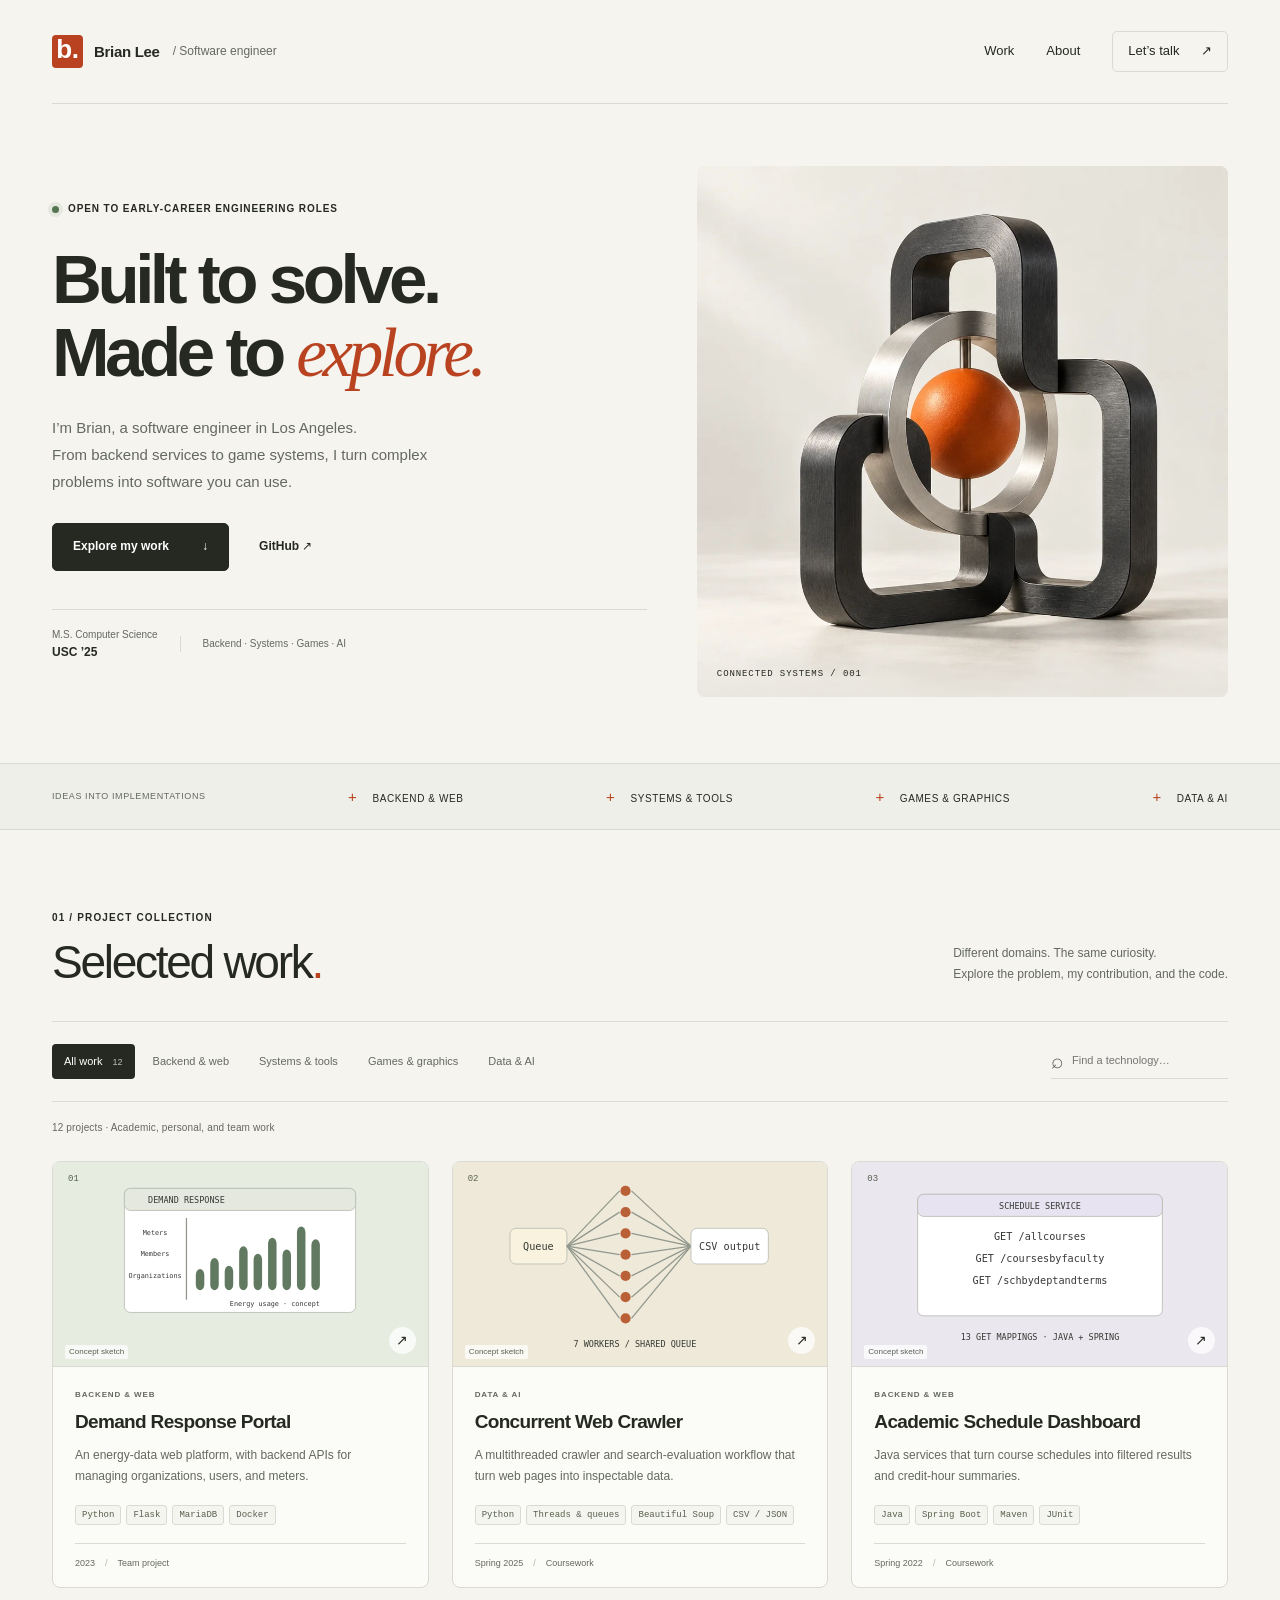
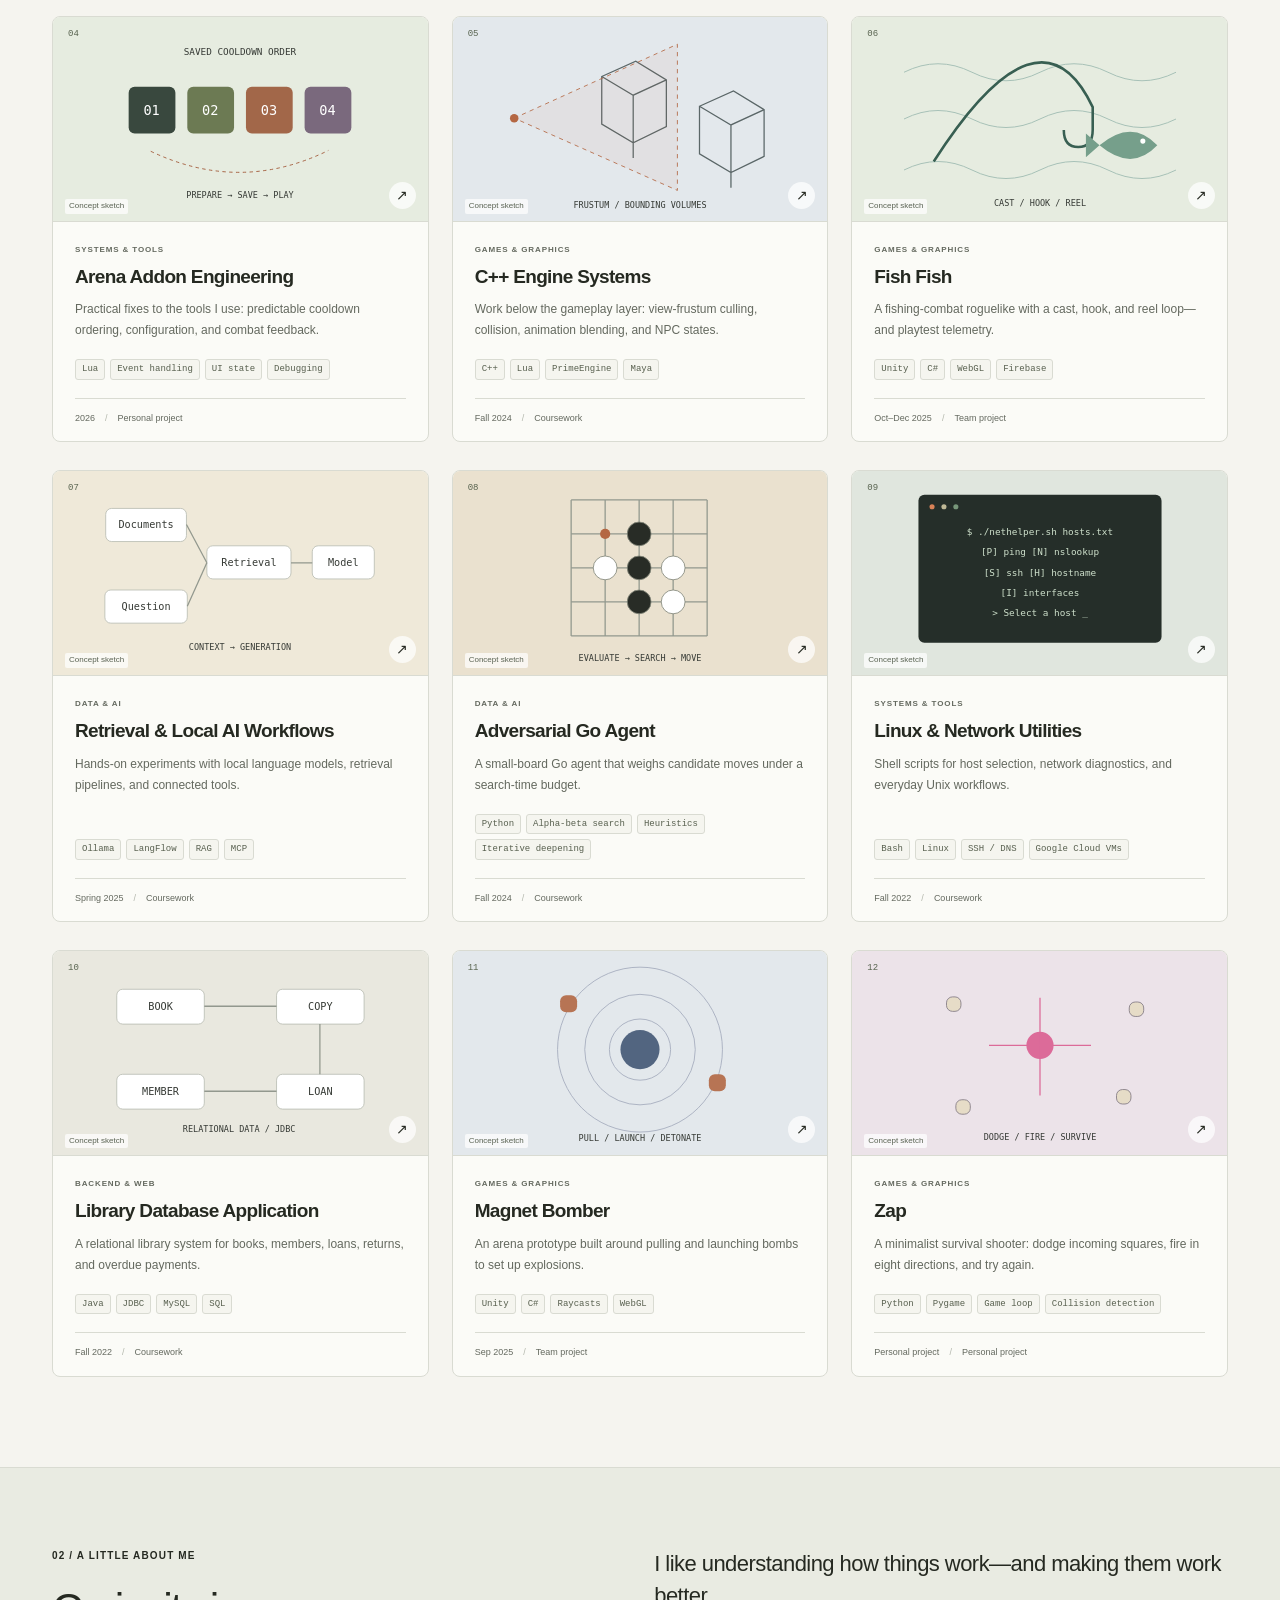
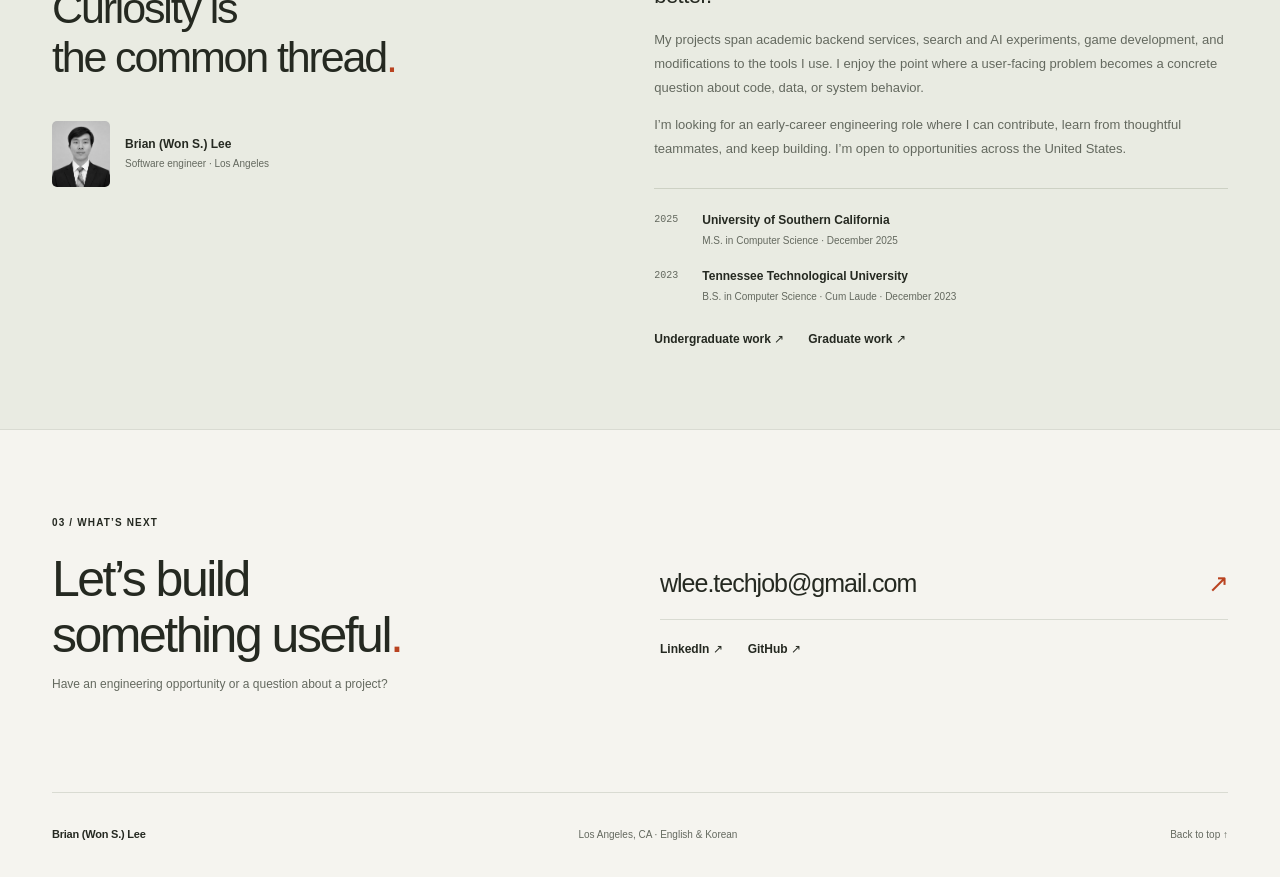
==== commit 5f657ce9: "Remove obsolete gaming contact email" ====
--- a/index.html
+++ b/index.html
@@ -14,4 +14,4 @@
 <section class="wrap work-section" id="work" aria-labelledby="work-heading"><div class="section-heading"><div><p class="eyebrow">01 / Project collection</p><h2 id="work-heading">Selected work<span class="accent">.</span></h2></div><p>Different domains. The same curiosity.<br>Explore the problem, my contribution, and the code.</p></div>
 <div class="work-controls" id="work-controls" hidden><div class="filters" role="group" aria-label="Filter projects"><button data-filter="all" aria-pressed="true">All work <span>12</span></button><button data-filter="web" aria-pressed="false">Backend & web</button><button data-filter="systems" aria-pressed="false">Systems & tools</button><button data-filter="games" aria-pressed="false">Games & graphics</button><button data-filter="ai" aria-pressed="false">Data & AI</button></div><label class="search"><span class="sr-only">Search projects or technologies</span><span aria-hidden="true">⌕</span><input type="search" id="project-search" placeholder="Find a technology…" autocomplete="off"></label></div><p id="project-count" class="result-count" role="status" aria-live="polite">12 projects · Academic, personal, and team work</p><div class="project-grid"><article class="project-card" data-categories="web systems" data-search="demand response portal backend &amp; web an energy-data web platform, with backend apis for managing organizations, users, and meters. python flask mariadb docker"><a class="card-visual art-portal" href="projects/demand-response.html" tabindex="-1" aria-hidden="true"><span class="card-number">01</span><img src="assets/demand-response.svg" alt="" loading="lazy" width="360" height="240"><span class="art-caption">Concept sketch</span><span class="card-arrow">↗</span></a><div class="card-body"><p class="eyebrow">Backend &amp; web</p><h3><a href="projects/demand-response.html">Demand Response Portal</a></h3><p class="summary">An energy-data web platform, with backend APIs for managing organizations, users, and meters.</p><ul class="tags" aria-label="Technologies"><li>Python</li><li>Flask</li><li>MariaDB</li><li>Docker</li></ul><p class="card-meta">2023 <span aria-hidden="true">/</span> Team project</p></div></article><article class="project-card" data-categories="ai systems" data-search="concurrent web crawler data &amp; ai a multithreaded crawler and search-evaluation workflow that turn web pages into inspectable data. python threads &amp; queues beautiful soup csv / json"><a class="card-visual art-crawler" href="projects/web-crawler.html" tabindex="-1" aria-hidden="true"><span class="card-number">02</span><img src="assets/web-crawler.svg" alt="" loading="lazy" width="360" height="240"><span class="art-caption">Concept sketch</span><span class="card-arrow">↗</span></a><div class="card-body"><p class="eyebrow">Data &amp; AI</p><h3><a href="projects/web-crawler.html">Concurrent Web Crawler</a></h3><p class="summary">A multithreaded crawler and search-evaluation workflow that turn web pages into inspectable data.</p><ul class="tags" aria-label="Technologies"><li>Python</li><li>Threads &amp; queues</li><li>Beautiful Soup</li><li>CSV / JSON</li></ul><p class="card-meta">Spring 2025 <span aria-hidden="true">/</span> Coursework</p></div></article><article class="project-card" data-categories="web" data-search="academic schedule dashboard backend &amp; web java services that turn course schedules into filtered results and credit-hour summaries. java spring boot maven junit"><a class="card-visual art-dashboard" href="projects/schedule-dashboard.html" tabindex="-1" aria-hidden="true"><span class="card-number">03</span><img src="assets/schedule-dashboard.svg" alt="" loading="lazy" width="360" height="240"><span class="art-caption">Concept sketch</span><span class="card-arrow">↗</span></a><div class="card-body"><p class="eyebrow">Backend &amp; web</p><h3><a href="projects/schedule-dashboard.html">Academic Schedule Dashboard</a></h3><p class="summary">Java services that turn course schedules into filtered results and credit-hour summaries.</p><ul class="tags" aria-label="Technologies"><li>Java</li><li>Spring Boot</li><li>Maven</li><li>JUnit</li></ul><p class="card-meta">Spring 2022 <span aria-hidden="true">/</span> Coursework</p></div></article><article class="project-card" data-categories="systems games" data-search="arena addon engineering systems &amp; tools practical fixes to the tools i use: predictable cooldown ordering, configuration, and combat feedback. lua event handling ui state debugging"><a class="card-visual art-addons" href="projects/addon-engineering.html" tabindex="-1" aria-hidden="true"><span class="card-number">04</span><img src="assets/addon-engineering.svg" alt="" loading="lazy" width="360" height="240"><span class="art-caption">Concept sketch</span><span class="card-arrow">↗</span></a><div class="card-body"><p class="eyebrow">Systems &amp; tools</p><h3><a href="projects/addon-engineering.html">Arena Addon Engineering</a></h3><p class="summary">Practical fixes to the tools I use: predictable cooldown ordering, configuration, and combat feedback.</p><ul class="tags" aria-label="Technologies"><li>Lua</li><li>Event handling</li><li>UI state</li><li>Debugging</li></ul><p class="card-meta">2026 <span aria-hidden="true">/</span> Personal project</p></div></article><article class="project-card" data-categories="games systems" data-search="c++ engine systems games &amp; graphics work below the gameplay layer: view-frustum culling, collision, animation blending, and npc states. c++ lua primeengine maya"><a class="card-visual art-engine" href="projects/prime-engine.html" tabindex="-1" aria-hidden="true"><span class="card-number">05</span><img src="assets/prime-engine.svg" alt="" loading="lazy" width="360" height="240"><span class="art-caption">Concept sketch</span><span class="card-arrow">↗</span></a><div class="card-body"><p class="eyebrow">Games &amp; graphics</p><h3><a href="projects/prime-engine.html">C++ Engine Systems</a></h3><p class="summary">Work below the gameplay layer: view-frustum culling, collision, animation blending, and NPC states.</p><ul class="tags" aria-label="Technologies"><li>C++</li><li>Lua</li><li>PrimeEngine</li><li>Maya</li></ul><p class="card-meta">Fall 2024 <span aria-hidden="true">/</span> Coursework</p></div></article><article class="project-card" data-categories="games" data-search="fish fish games &amp; graphics a fishing-combat roguelike with a cast, hook, and reel loop—and playtest telemetry. unity c# webgl firebase"><a class="card-visual art-fish" href="projects/fish-fish.html" tabindex="-1" aria-hidden="true"><span class="card-number">06</span><img src="assets/fish-fish.svg" alt="" loading="lazy" width="360" height="240"><span class="art-caption">Concept sketch</span><span class="card-arrow">↗</span></a><div class="card-body"><p class="eyebrow">Games &amp; graphics</p><h3><a href="projects/fish-fish.html">Fish Fish</a></h3><p class="summary">A fishing-combat roguelike with a cast, hook, and reel loop—and playtest telemetry.</p><ul class="tags" aria-label="Technologies"><li>Unity</li><li>C#</li><li>WebGL</li><li>Firebase</li></ul><p class="card-meta">Oct–Dec 2025 <span aria-hidden="true">/</span> Team project</p></div></article><article class="project-card" data-categories="ai" data-search="retrieval &amp; local ai workflows data &amp; ai hands-on experiments with local language models, retrieval pipelines, and connected tools. ollama langflow rag mcp"><a class="card-visual art-rag" href="projects/rag-workflows.html" tabindex="-1" aria-hidden="true"><span class="card-number">07</span><img src="assets/rag-workflows.svg" alt="" loading="lazy" width="360" height="240"><span class="art-caption">Concept sketch</span><span class="card-arrow">↗</span></a><div class="card-body"><p class="eyebrow">Data &amp; AI</p><h3><a href="projects/rag-workflows.html">Retrieval &amp; Local AI Workflows</a></h3><p class="summary">Hands-on experiments with local language models, retrieval pipelines, and connected tools.</p><ul class="tags" aria-label="Technologies"><li>Ollama</li><li>LangFlow</li><li>RAG</li><li>MCP</li></ul><p class="card-meta">Spring 2025 <span aria-hidden="true">/</span> Coursework</p></div></article><article class="project-card" data-categories="ai games" data-search="adversarial go agent data &amp; ai a small-board go agent that weighs candidate moves under a search-time budget. python alpha-beta search heuristics iterative deepening"><a class="card-visual art-go" href="projects/go-agent.html" tabindex="-1" aria-hidden="true"><span class="card-number">08</span><img src="assets/go-agent.svg" alt="" loading="lazy" width="360" height="240"><span class="art-caption">Concept sketch</span><span class="card-arrow">↗</span></a><div class="card-body"><p class="eyebrow">Data &amp; AI</p><h3><a href="projects/go-agent.html">Adversarial Go Agent</a></h3><p class="summary">A small-board Go agent that weighs candidate moves under a search-time budget.</p><ul class="tags" aria-label="Technologies"><li>Python</li><li>Alpha-beta search</li><li>Heuristics</li><li>Iterative deepening</li></ul><p class="card-meta">Fall 2024 <span aria-hidden="true">/</span> Coursework</p></div></article><article class="project-card" data-categories="systems" data-search="linux &amp; network utilities systems &amp; tools shell scripts for host selection, network diagnostics, and everyday unix workflows. bash linux ssh / dns google cloud vms"><a class="card-visual art-terminal" href="projects/linux-tools.html" tabindex="-1" aria-hidden="true"><span class="card-number">09</span><img src="assets/linux-tools.svg" alt="" loading="lazy" width="360" height="240"><span class="art-caption">Concept sketch</span><span class="card-arrow">↗</span></a><div class="card-body"><p class="eyebrow">Systems &amp; tools</p><h3><a href="projects/linux-tools.html">Linux &amp; Network Utilities</a></h3><p class="summary">Shell scripts for host selection, network diagnostics, and everyday Unix workflows.</p><ul class="tags" aria-label="Technologies"><li>Bash</li><li>Linux</li><li>SSH / DNS</li><li>Google Cloud VMs</li></ul><p class="card-meta">Fall 2022 <span aria-hidden="true">/</span> Coursework</p></div></article><article class="project-card" data-categories="web" data-search="library database application backend &amp; web a relational library system for books, members, loans, returns, and overdue payments. java jdbc mysql sql"><a class="card-visual art-database" href="projects/library-database.html" tabindex="-1" aria-hidden="true"><span class="card-number">10</span><img src="assets/library-database.svg" alt="" loading="lazy" width="360" height="240"><span class="art-caption">Concept sketch</span><span class="card-arrow">↗</span></a><div class="card-body"><p class="eyebrow">Backend &amp; web</p><h3><a href="projects/library-database.html">Library Database Application</a></h3><p class="summary">A relational library system for books, members, loans, returns, and overdue payments.</p><ul class="tags" aria-label="Technologies"><li>Java</li><li>JDBC</li><li>MySQL</li><li>SQL</li></ul><p class="card-meta">Fall 2022 <span aria-hidden="true">/</span> Coursework</p></div></article><article class="project-card" data-categories="games" data-search="magnet bomber games &amp; graphics an arena prototype built around pulling and launching bombs to set up explosions. unity c# raycasts webgl"><a class="card-visual art-magnet" href="projects/magnet-bomber.html" tabindex="-1" aria-hidden="true"><span class="card-number">11</span><img src="assets/magnet-bomber.svg" alt="" loading="lazy" width="360" height="240"><span class="art-caption">Concept sketch</span><span class="card-arrow">↗</span></a><div class="card-body"><p class="eyebrow">Games &amp; graphics</p><h3><a href="projects/magnet-bomber.html">Magnet Bomber</a></h3><p class="summary">An arena prototype built around pulling and launching bombs to set up explosions.</p><ul class="tags" aria-label="Technologies"><li>Unity</li><li>C#</li><li>Raycasts</li><li>WebGL</li></ul><p class="card-meta">Sep 2025 <span aria-hidden="true">/</span> Team project</p></div></article><article class="project-card" data-categories="games" data-search="zap games &amp; graphics a minimalist survival shooter: dodge incoming squares, fire in eight directions, and try again. python pygame game loop collision detection"><a class="card-visual art-zap" href="projects/zap.html" tabindex="-1" aria-hidden="true"><span class="card-number">12</span><img src="assets/zap.svg" alt="" loading="lazy" width="360" height="240"><span class="art-caption">Concept sketch</span><span class="card-arrow">↗</span></a><div class="card-body"><p class="eyebrow">Games &amp; graphics</p><h3><a href="projects/zap.html">Zap</a></h3><p class="summary">A minimalist survival shooter: dodge incoming squares, fire in eight directions, and try again.</p><ul class="tags" aria-label="Technologies"><li>Python</li><li>Pygame</li><li>Game loop</li><li>Collision detection</li></ul><p class="card-meta">Personal project <span aria-hidden="true">/</span> Personal project</p></div></article></div><div class="empty-state" id="empty-state" hidden><h3>No matching projects</h3><p>Try a broader search or another category.</p><button class="button outline" id="reset-filters">Show all work</button></div><noscript><p>All projects are shown. Follow any project title to explore it.</p></noscript></section>
 <section class="about-section" id="about"><div class="wrap about-grid"><div class="about-heading"><p class="eyebrow">02 / A little about me</p><h2>Curiosity is<br>the common thread<span class="accent">.</span></h2><div class="portrait"><img src="brian_face.jpeg" alt="Brian Lee" width="80" height="80" loading="lazy"><div><strong>Brian (Won S.) Lee</strong><span>Software engineer · Los Angeles</span></div></div></div><div class="about-copy"><p class="lead">I like understanding how things work—and making them work better.</p><p>My projects span academic backend services, search and AI experiments, game development, and modifications to the tools I use. I enjoy the point where a user-facing problem becomes a concrete question about code, data, or system behavior.</p><p>I’m looking for an early-career engineering role where I can contribute, learn from thoughtful teammates, and keep building. I’m open to opportunities across the United States.</p><div class="education"><div><span class="edu-year">2025</span><div><h3>University of Southern California</h3><p>M.S. in Computer Science · December 2025</p></div></div><div><span class="edu-year">2023</span><div><h3>Tennessee Technological University</h3><p>B.S. in Computer Science · Cum Laude · December 2023</p></div></div></div><div class="archive-links"><a class="text-link" href="https://github.com/voostorm/ttu-works" target="_blank" rel="noopener noreferrer">Undergraduate work <span aria-hidden="true">↗</span></a><a class="text-link" href="https://github.com/voostorm/usc-works" target="_blank" rel="noopener noreferrer">Graduate work <span aria-hidden="true">↗</span></a></div></div></div></section>
-<section class="wrap contact-section" id="contact"><div><p class="eyebrow">03 / What’s next</p><h2>Let’s build<br>something useful<span class="accent">.</span></h2><p>Have an engineering opportunity or a question about a project?</p></div><div class="contact-links"><a class="contact-email" href="mailto:wlee.techjob@gmail.com">wlee.techjob@gmail.com <span aria-hidden="true">↗</span></a><div><a class="text-link" href="https://www.linkedin.com/in/brianwslee/" target="_blank" rel="noopener noreferrer">LinkedIn <span aria-hidden="true">↗</span></a><a class="text-link" href="https://github.com/voostorm/" target="_blank" rel="noopener noreferrer">GitHub <span aria-hidden="true">↗</span></a></div><p class="contact-note">For game-related inquiries: <a href="mailto:voostorm.gaming@gmail.com">voostorm.gaming@gmail.com</a></p></div></section></main><footer class="wrap footer"><a class="brand" href="index.html">Brian (Won S.) Lee</a><span>Los Angeles, CA · English & Korean</span><a href="#top">Back to top ↑</a></footer></body></html>+<section class="wrap contact-section" id="contact"><div><p class="eyebrow">03 / What’s next</p><h2>Let’s build<br>something useful<span class="accent">.</span></h2><p>Have an engineering opportunity or a question about a project?</p></div><div class="contact-links"><a class="contact-email" href="mailto:wlee.techjob@gmail.com">wlee.techjob@gmail.com <span aria-hidden="true">↗</span></a><div><a class="text-link" href="https://www.linkedin.com/in/brianwslee/" target="_blank" rel="noopener noreferrer">LinkedIn <span aria-hidden="true">↗</span></a><a class="text-link" href="https://github.com/voostorm/" target="_blank" rel="noopener noreferrer">GitHub <span aria-hidden="true">↗</span></a></div></div></section></main><footer class="wrap footer"><a class="brand" href="index.html">Brian (Won S.) Lee</a><span>Los Angeles, CA · English & Korean</span><a href="#top">Back to top ↑</a></footer></body></html>
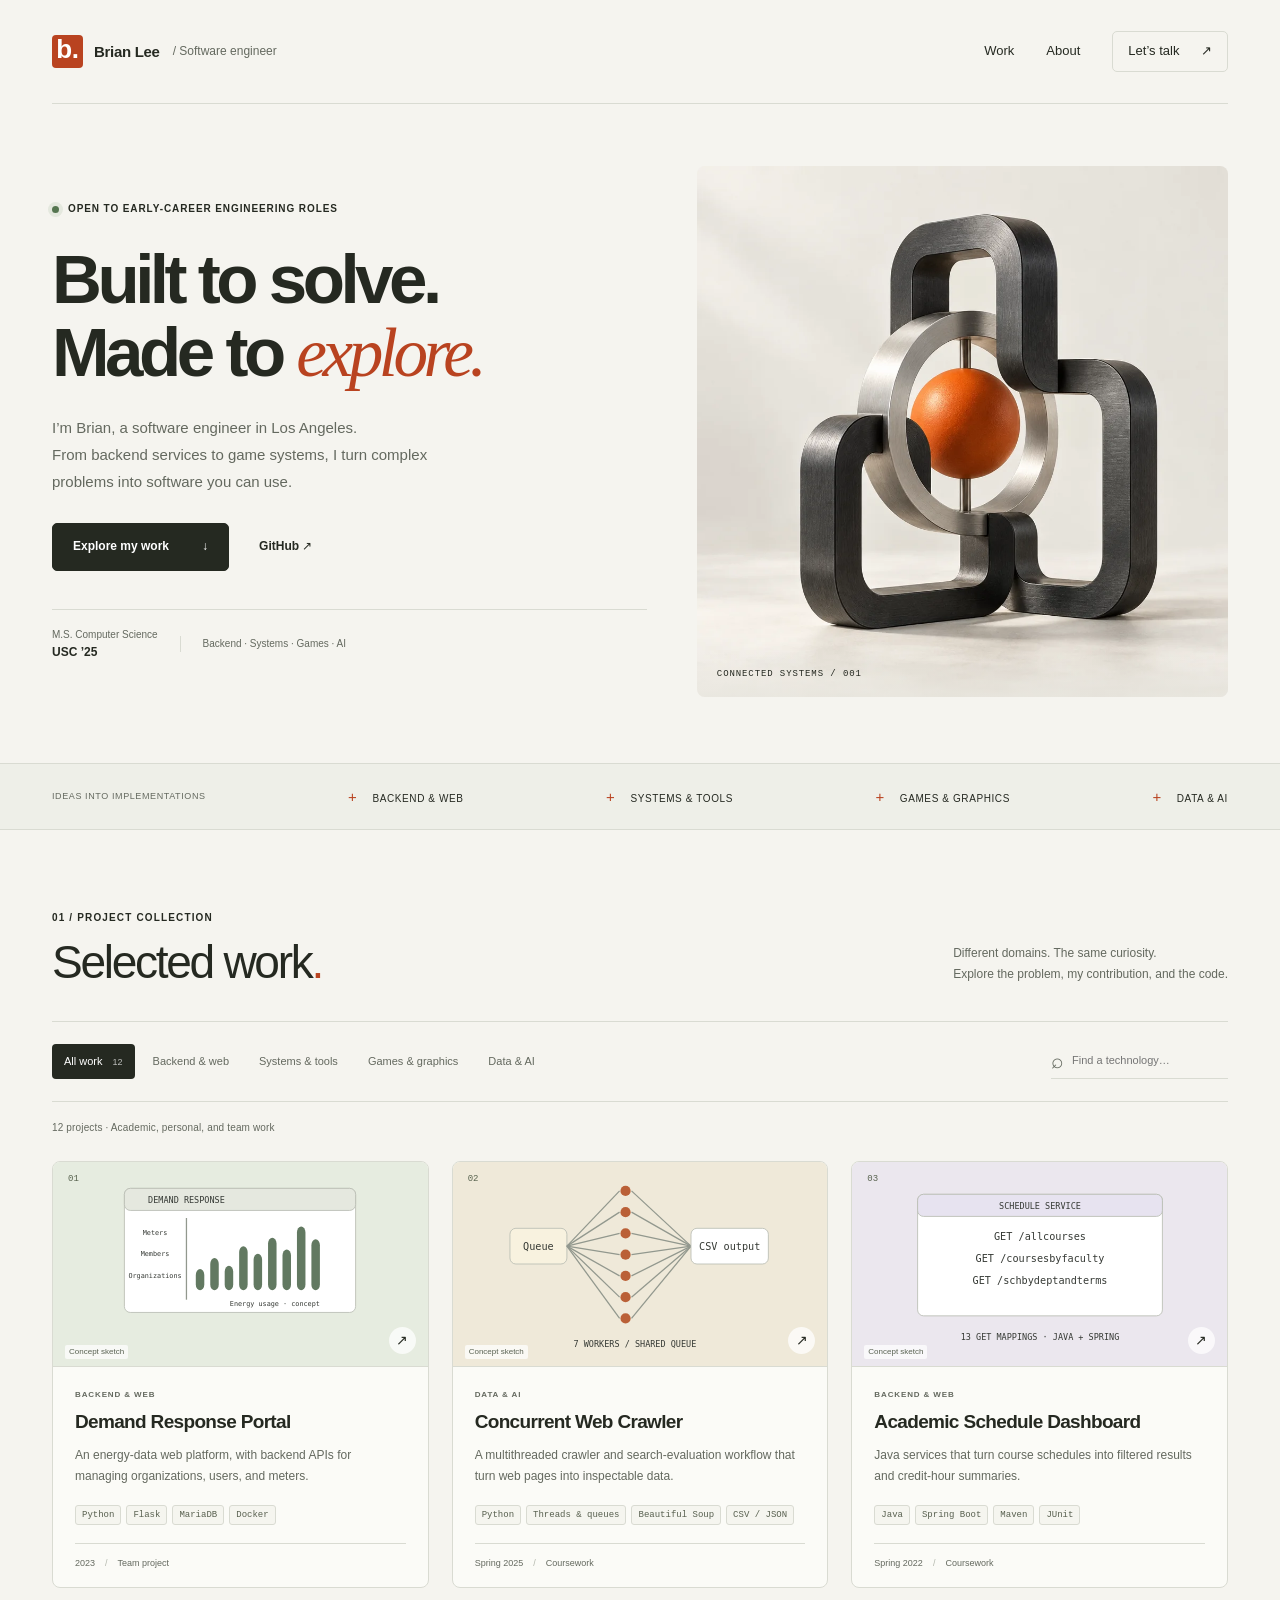
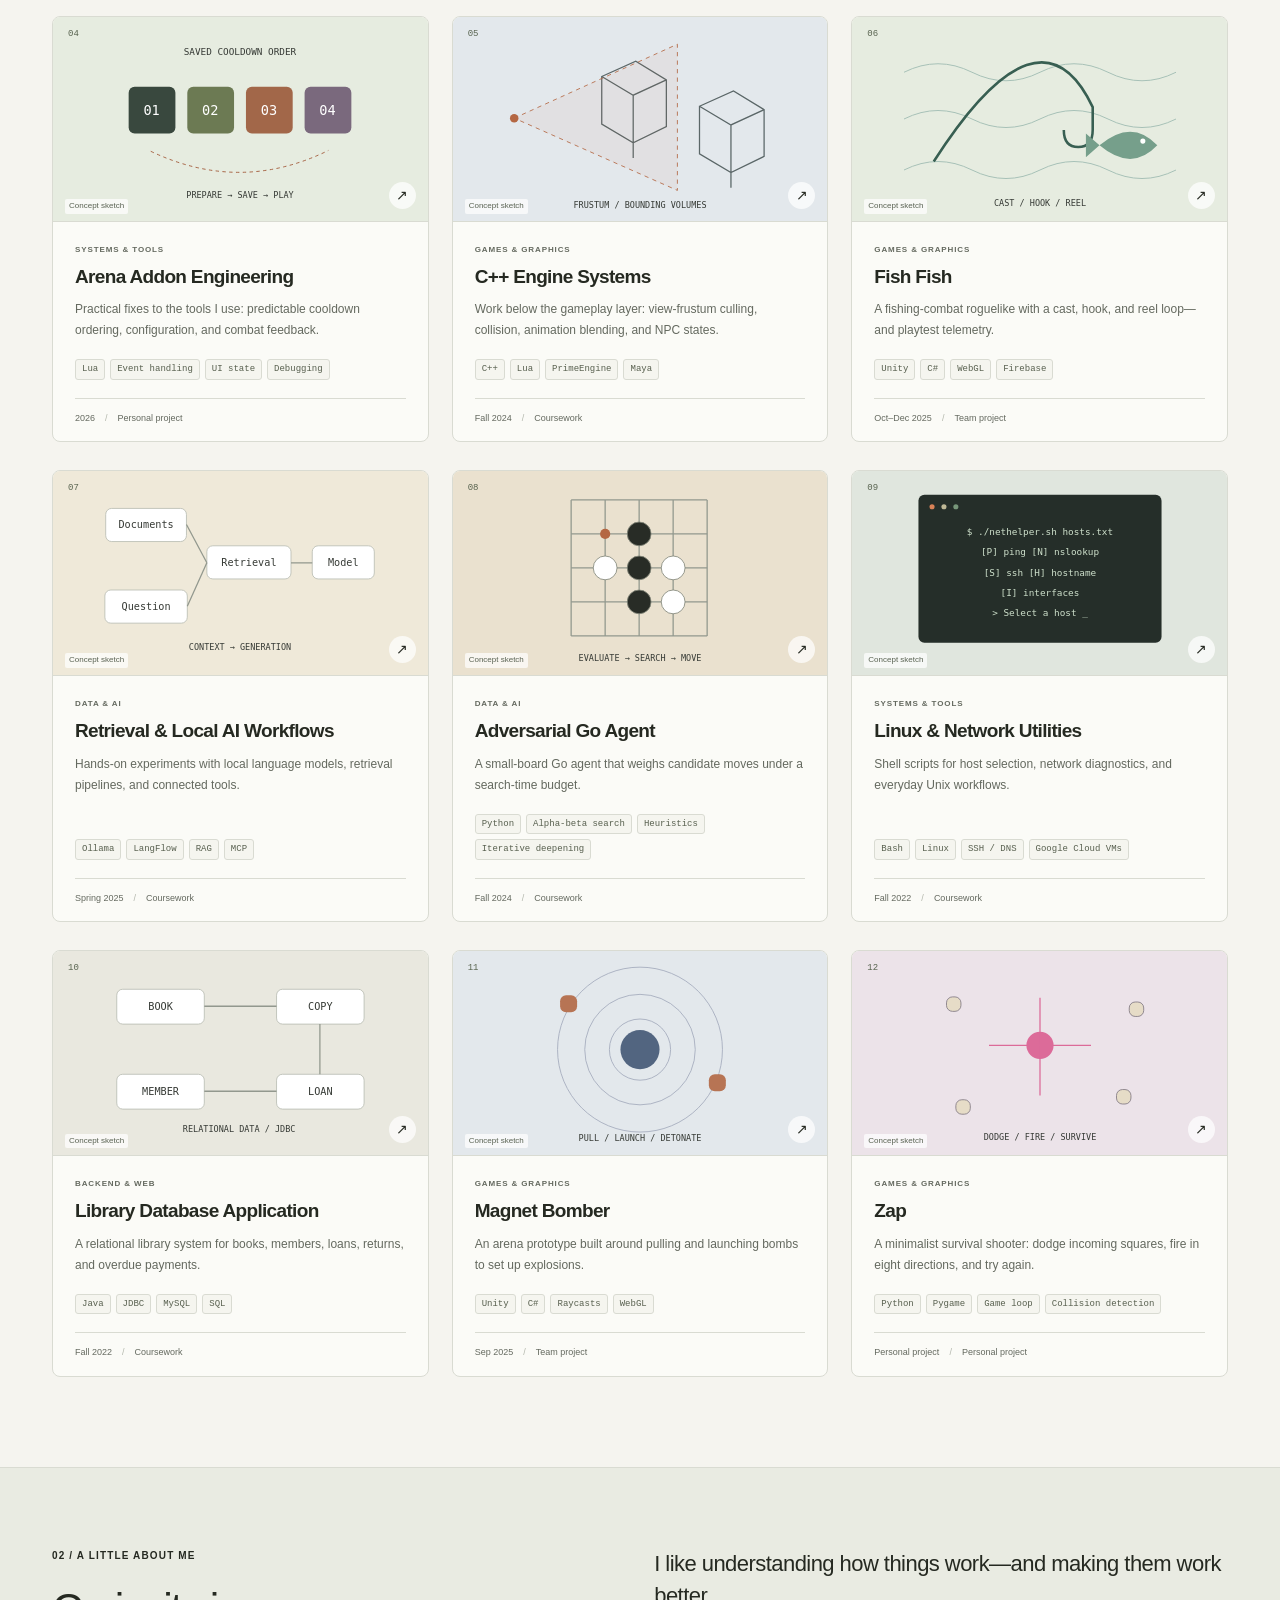
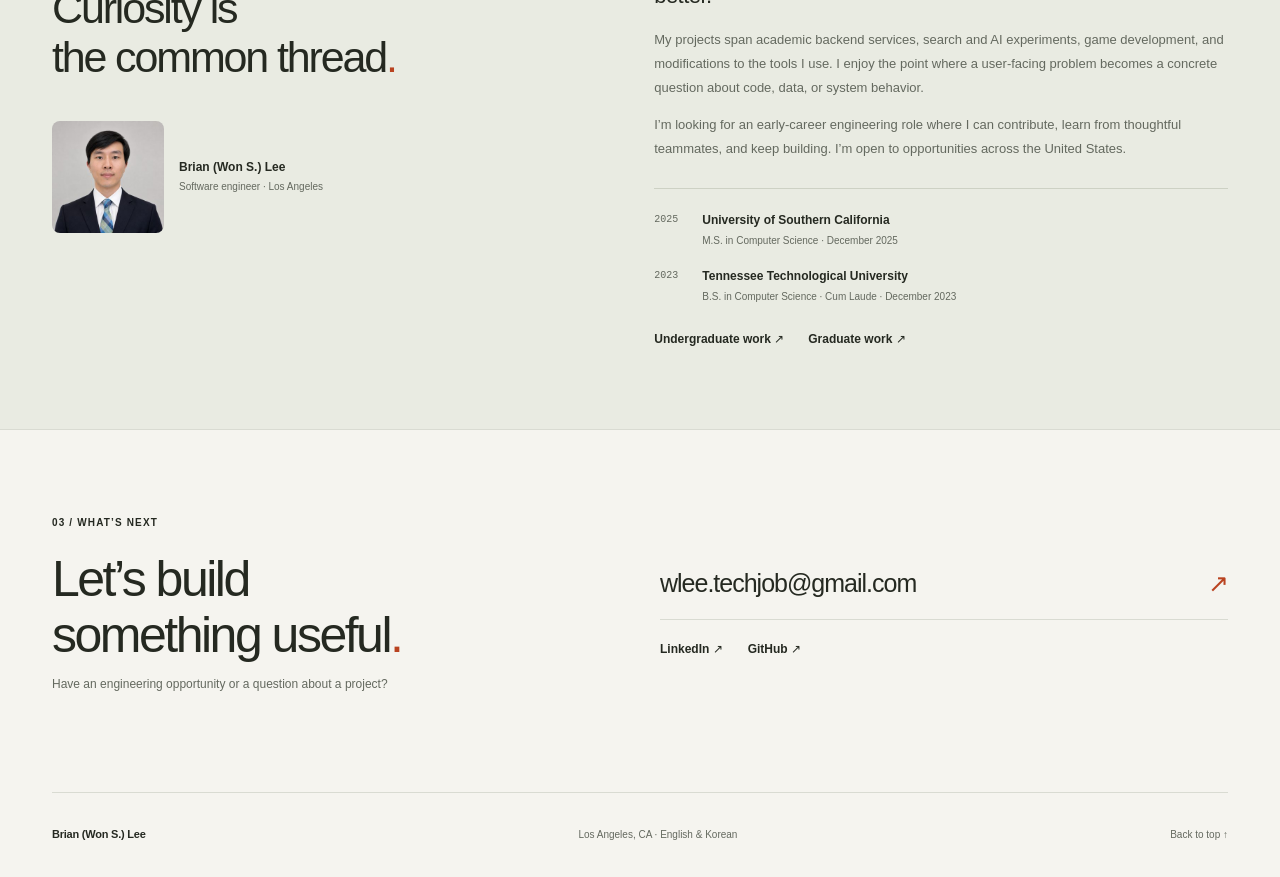
==== commit 24b26a9c: "Make portrait larger and full color" ====
--- a/index.html
+++ b/index.html
@@ -13,5 +13,5 @@
 <div class="discipline-strip"><div class="wrap"><span>Ideas into implementations</span><span>Backend & web</span><span>Systems & tools</span><span>Games & graphics</span><span>Data & AI</span></div></div>
 <section class="wrap work-section" id="work" aria-labelledby="work-heading"><div class="section-heading"><div><p class="eyebrow">01 / Project collection</p><h2 id="work-heading">Selected work<span class="accent">.</span></h2></div><p>Different domains. The same curiosity.<br>Explore the problem, my contribution, and the code.</p></div>
 <div class="work-controls" id="work-controls" hidden><div class="filters" role="group" aria-label="Filter projects"><button data-filter="all" aria-pressed="true">All work <span>12</span></button><button data-filter="web" aria-pressed="false">Backend & web</button><button data-filter="systems" aria-pressed="false">Systems & tools</button><button data-filter="games" aria-pressed="false">Games & graphics</button><button data-filter="ai" aria-pressed="false">Data & AI</button></div><label class="search"><span class="sr-only">Search projects or technologies</span><span aria-hidden="true">⌕</span><input type="search" id="project-search" placeholder="Find a technology…" autocomplete="off"></label></div><p id="project-count" class="result-count" role="status" aria-live="polite">12 projects · Academic, personal, and team work</p><div class="project-grid"><article class="project-card" data-categories="web systems" data-search="demand response portal backend &amp; web an energy-data web platform, with backend apis for managing organizations, users, and meters. python flask mariadb docker"><a class="card-visual art-portal" href="projects/demand-response.html" tabindex="-1" aria-hidden="true"><span class="card-number">01</span><img src="assets/demand-response.svg" alt="" loading="lazy" width="360" height="240"><span class="art-caption">Concept sketch</span><span class="card-arrow">↗</span></a><div class="card-body"><p class="eyebrow">Backend &amp; web</p><h3><a href="projects/demand-response.html">Demand Response Portal</a></h3><p class="summary">An energy-data web platform, with backend APIs for managing organizations, users, and meters.</p><ul class="tags" aria-label="Technologies"><li>Python</li><li>Flask</li><li>MariaDB</li><li>Docker</li></ul><p class="card-meta">2023 <span aria-hidden="true">/</span> Team project</p></div></article><article class="project-card" data-categories="ai systems" data-search="concurrent web crawler data &amp; ai a multithreaded crawler and search-evaluation workflow that turn web pages into inspectable data. python threads &amp; queues beautiful soup csv / json"><a class="card-visual art-crawler" href="projects/web-crawler.html" tabindex="-1" aria-hidden="true"><span class="card-number">02</span><img src="assets/web-crawler.svg" alt="" loading="lazy" width="360" height="240"><span class="art-caption">Concept sketch</span><span class="card-arrow">↗</span></a><div class="card-body"><p class="eyebrow">Data &amp; AI</p><h3><a href="projects/web-crawler.html">Concurrent Web Crawler</a></h3><p class="summary">A multithreaded crawler and search-evaluation workflow that turn web pages into inspectable data.</p><ul class="tags" aria-label="Technologies"><li>Python</li><li>Threads &amp; queues</li><li>Beautiful Soup</li><li>CSV / JSON</li></ul><p class="card-meta">Spring 2025 <span aria-hidden="true">/</span> Coursework</p></div></article><article class="project-card" data-categories="web" data-search="academic schedule dashboard backend &amp; web java services that turn course schedules into filtered results and credit-hour summaries. java spring boot maven junit"><a class="card-visual art-dashboard" href="projects/schedule-dashboard.html" tabindex="-1" aria-hidden="true"><span class="card-number">03</span><img src="assets/schedule-dashboard.svg" alt="" loading="lazy" width="360" height="240"><span class="art-caption">Concept sketch</span><span class="card-arrow">↗</span></a><div class="card-body"><p class="eyebrow">Backend &amp; web</p><h3><a href="projects/schedule-dashboard.html">Academic Schedule Dashboard</a></h3><p class="summary">Java services that turn course schedules into filtered results and credit-hour summaries.</p><ul class="tags" aria-label="Technologies"><li>Java</li><li>Spring Boot</li><li>Maven</li><li>JUnit</li></ul><p class="card-meta">Spring 2022 <span aria-hidden="true">/</span> Coursework</p></div></article><article class="project-card" data-categories="systems games" data-search="arena addon engineering systems &amp; tools practical fixes to the tools i use: predictable cooldown ordering, configuration, and combat feedback. lua event handling ui state debugging"><a class="card-visual art-addons" href="projects/addon-engineering.html" tabindex="-1" aria-hidden="true"><span class="card-number">04</span><img src="assets/addon-engineering.svg" alt="" loading="lazy" width="360" height="240"><span class="art-caption">Concept sketch</span><span class="card-arrow">↗</span></a><div class="card-body"><p class="eyebrow">Systems &amp; tools</p><h3><a href="projects/addon-engineering.html">Arena Addon Engineering</a></h3><p class="summary">Practical fixes to the tools I use: predictable cooldown ordering, configuration, and combat feedback.</p><ul class="tags" aria-label="Technologies"><li>Lua</li><li>Event handling</li><li>UI state</li><li>Debugging</li></ul><p class="card-meta">2026 <span aria-hidden="true">/</span> Personal project</p></div></article><article class="project-card" data-categories="games systems" data-search="c++ engine systems games &amp; graphics work below the gameplay layer: view-frustum culling, collision, animation blending, and npc states. c++ lua primeengine maya"><a class="card-visual art-engine" href="projects/prime-engine.html" tabindex="-1" aria-hidden="true"><span class="card-number">05</span><img src="assets/prime-engine.svg" alt="" loading="lazy" width="360" height="240"><span class="art-caption">Concept sketch</span><span class="card-arrow">↗</span></a><div class="card-body"><p class="eyebrow">Games &amp; graphics</p><h3><a href="projects/prime-engine.html">C++ Engine Systems</a></h3><p class="summary">Work below the gameplay layer: view-frustum culling, collision, animation blending, and NPC states.</p><ul class="tags" aria-label="Technologies"><li>C++</li><li>Lua</li><li>PrimeEngine</li><li>Maya</li></ul><p class="card-meta">Fall 2024 <span aria-hidden="true">/</span> Coursework</p></div></article><article class="project-card" data-categories="games" data-search="fish fish games &amp; graphics a fishing-combat roguelike with a cast, hook, and reel loop—and playtest telemetry. unity c# webgl firebase"><a class="card-visual art-fish" href="projects/fish-fish.html" tabindex="-1" aria-hidden="true"><span class="card-number">06</span><img src="assets/fish-fish.svg" alt="" loading="lazy" width="360" height="240"><span class="art-caption">Concept sketch</span><span class="card-arrow">↗</span></a><div class="card-body"><p class="eyebrow">Games &amp; graphics</p><h3><a href="projects/fish-fish.html">Fish Fish</a></h3><p class="summary">A fishing-combat roguelike with a cast, hook, and reel loop—and playtest telemetry.</p><ul class="tags" aria-label="Technologies"><li>Unity</li><li>C#</li><li>WebGL</li><li>Firebase</li></ul><p class="card-meta">Oct–Dec 2025 <span aria-hidden="true">/</span> Team project</p></div></article><article class="project-card" data-categories="ai" data-search="retrieval &amp; local ai workflows data &amp; ai hands-on experiments with local language models, retrieval pipelines, and connected tools. ollama langflow rag mcp"><a class="card-visual art-rag" href="projects/rag-workflows.html" tabindex="-1" aria-hidden="true"><span class="card-number">07</span><img src="assets/rag-workflows.svg" alt="" loading="lazy" width="360" height="240"><span class="art-caption">Concept sketch</span><span class="card-arrow">↗</span></a><div class="card-body"><p class="eyebrow">Data &amp; AI</p><h3><a href="projects/rag-workflows.html">Retrieval &amp; Local AI Workflows</a></h3><p class="summary">Hands-on experiments with local language models, retrieval pipelines, and connected tools.</p><ul class="tags" aria-label="Technologies"><li>Ollama</li><li>LangFlow</li><li>RAG</li><li>MCP</li></ul><p class="card-meta">Spring 2025 <span aria-hidden="true">/</span> Coursework</p></div></article><article class="project-card" data-categories="ai games" data-search="adversarial go agent data &amp; ai a small-board go agent that weighs candidate moves under a search-time budget. python alpha-beta search heuristics iterative deepening"><a class="card-visual art-go" href="projects/go-agent.html" tabindex="-1" aria-hidden="true"><span class="card-number">08</span><img src="assets/go-agent.svg" alt="" loading="lazy" width="360" height="240"><span class="art-caption">Concept sketch</span><span class="card-arrow">↗</span></a><div class="card-body"><p class="eyebrow">Data &amp; AI</p><h3><a href="projects/go-agent.html">Adversarial Go Agent</a></h3><p class="summary">A small-board Go agent that weighs candidate moves under a search-time budget.</p><ul class="tags" aria-label="Technologies"><li>Python</li><li>Alpha-beta search</li><li>Heuristics</li><li>Iterative deepening</li></ul><p class="card-meta">Fall 2024 <span aria-hidden="true">/</span> Coursework</p></div></article><article class="project-card" data-categories="systems" data-search="linux &amp; network utilities systems &amp; tools shell scripts for host selection, network diagnostics, and everyday unix workflows. bash linux ssh / dns google cloud vms"><a class="card-visual art-terminal" href="projects/linux-tools.html" tabindex="-1" aria-hidden="true"><span class="card-number">09</span><img src="assets/linux-tools.svg" alt="" loading="lazy" width="360" height="240"><span class="art-caption">Concept sketch</span><span class="card-arrow">↗</span></a><div class="card-body"><p class="eyebrow">Systems &amp; tools</p><h3><a href="projects/linux-tools.html">Linux &amp; Network Utilities</a></h3><p class="summary">Shell scripts for host selection, network diagnostics, and everyday Unix workflows.</p><ul class="tags" aria-label="Technologies"><li>Bash</li><li>Linux</li><li>SSH / DNS</li><li>Google Cloud VMs</li></ul><p class="card-meta">Fall 2022 <span aria-hidden="true">/</span> Coursework</p></div></article><article class="project-card" data-categories="web" data-search="library database application backend &amp; web a relational library system for books, members, loans, returns, and overdue payments. java jdbc mysql sql"><a class="card-visual art-database" href="projects/library-database.html" tabindex="-1" aria-hidden="true"><span class="card-number">10</span><img src="assets/library-database.svg" alt="" loading="lazy" width="360" height="240"><span class="art-caption">Concept sketch</span><span class="card-arrow">↗</span></a><div class="card-body"><p class="eyebrow">Backend &amp; web</p><h3><a href="projects/library-database.html">Library Database Application</a></h3><p class="summary">A relational library system for books, members, loans, returns, and overdue payments.</p><ul class="tags" aria-label="Technologies"><li>Java</li><li>JDBC</li><li>MySQL</li><li>SQL</li></ul><p class="card-meta">Fall 2022 <span aria-hidden="true">/</span> Coursework</p></div></article><article class="project-card" data-categories="games" data-search="magnet bomber games &amp; graphics an arena prototype built around pulling and launching bombs to set up explosions. unity c# raycasts webgl"><a class="card-visual art-magnet" href="projects/magnet-bomber.html" tabindex="-1" aria-hidden="true"><span class="card-number">11</span><img src="assets/magnet-bomber.svg" alt="" loading="lazy" width="360" height="240"><span class="art-caption">Concept sketch</span><span class="card-arrow">↗</span></a><div class="card-body"><p class="eyebrow">Games &amp; graphics</p><h3><a href="projects/magnet-bomber.html">Magnet Bomber</a></h3><p class="summary">An arena prototype built around pulling and launching bombs to set up explosions.</p><ul class="tags" aria-label="Technologies"><li>Unity</li><li>C#</li><li>Raycasts</li><li>WebGL</li></ul><p class="card-meta">Sep 2025 <span aria-hidden="true">/</span> Team project</p></div></article><article class="project-card" data-categories="games" data-search="zap games &amp; graphics a minimalist survival shooter: dodge incoming squares, fire in eight directions, and try again. python pygame game loop collision detection"><a class="card-visual art-zap" href="projects/zap.html" tabindex="-1" aria-hidden="true"><span class="card-number">12</span><img src="assets/zap.svg" alt="" loading="lazy" width="360" height="240"><span class="art-caption">Concept sketch</span><span class="card-arrow">↗</span></a><div class="card-body"><p class="eyebrow">Games &amp; graphics</p><h3><a href="projects/zap.html">Zap</a></h3><p class="summary">A minimalist survival shooter: dodge incoming squares, fire in eight directions, and try again.</p><ul class="tags" aria-label="Technologies"><li>Python</li><li>Pygame</li><li>Game loop</li><li>Collision detection</li></ul><p class="card-meta">Personal project <span aria-hidden="true">/</span> Personal project</p></div></article></div><div class="empty-state" id="empty-state" hidden><h3>No matching projects</h3><p>Try a broader search or another category.</p><button class="button outline" id="reset-filters">Show all work</button></div><noscript><p>All projects are shown. Follow any project title to explore it.</p></noscript></section>
-<section class="about-section" id="about"><div class="wrap about-grid"><div class="about-heading"><p class="eyebrow">02 / A little about me</p><h2>Curiosity is<br>the common thread<span class="accent">.</span></h2><div class="portrait"><img src="brian_face.jpeg" alt="Brian Lee" width="80" height="80" loading="lazy"><div><strong>Brian (Won S.) Lee</strong><span>Software engineer · Los Angeles</span></div></div></div><div class="about-copy"><p class="lead">I like understanding how things work—and making them work better.</p><p>My projects span academic backend services, search and AI experiments, game development, and modifications to the tools I use. I enjoy the point where a user-facing problem becomes a concrete question about code, data, or system behavior.</p><p>I’m looking for an early-career engineering role where I can contribute, learn from thoughtful teammates, and keep building. I’m open to opportunities across the United States.</p><div class="education"><div><span class="edu-year">2025</span><div><h3>University of Southern California</h3><p>M.S. in Computer Science · December 2025</p></div></div><div><span class="edu-year">2023</span><div><h3>Tennessee Technological University</h3><p>B.S. in Computer Science · Cum Laude · December 2023</p></div></div></div><div class="archive-links"><a class="text-link" href="https://github.com/voostorm/ttu-works" target="_blank" rel="noopener noreferrer">Undergraduate work <span aria-hidden="true">↗</span></a><a class="text-link" href="https://github.com/voostorm/usc-works" target="_blank" rel="noopener noreferrer">Graduate work <span aria-hidden="true">↗</span></a></div></div></div></section>
+<section class="about-section" id="about"><div class="wrap about-grid"><div class="about-heading"><p class="eyebrow">02 / A little about me</p><h2>Curiosity is<br>the common thread<span class="accent">.</span></h2><div class="portrait"><img src="brian_face.jpeg" alt="Brian Lee" width="112" height="112" loading="lazy"><div><strong>Brian (Won S.) Lee</strong><span>Software engineer · Los Angeles</span></div></div></div><div class="about-copy"><p class="lead">I like understanding how things work—and making them work better.</p><p>My projects span academic backend services, search and AI experiments, game development, and modifications to the tools I use. I enjoy the point where a user-facing problem becomes a concrete question about code, data, or system behavior.</p><p>I’m looking for an early-career engineering role where I can contribute, learn from thoughtful teammates, and keep building. I’m open to opportunities across the United States.</p><div class="education"><div><span class="edu-year">2025</span><div><h3>University of Southern California</h3><p>M.S. in Computer Science · December 2025</p></div></div><div><span class="edu-year">2023</span><div><h3>Tennessee Technological University</h3><p>B.S. in Computer Science · Cum Laude · December 2023</p></div></div></div><div class="archive-links"><a class="text-link" href="https://github.com/voostorm/ttu-works" target="_blank" rel="noopener noreferrer">Undergraduate work <span aria-hidden="true">↗</span></a><a class="text-link" href="https://github.com/voostorm/usc-works" target="_blank" rel="noopener noreferrer">Graduate work <span aria-hidden="true">↗</span></a></div></div></div></section>
 <section class="wrap contact-section" id="contact"><div><p class="eyebrow">03 / What’s next</p><h2>Let’s build<br>something useful<span class="accent">.</span></h2><p>Have an engineering opportunity or a question about a project?</p></div><div class="contact-links"><a class="contact-email" href="mailto:wlee.techjob@gmail.com">wlee.techjob@gmail.com <span aria-hidden="true">↗</span></a><div><a class="text-link" href="https://www.linkedin.com/in/brianwslee/" target="_blank" rel="noopener noreferrer">LinkedIn <span aria-hidden="true">↗</span></a><a class="text-link" href="https://github.com/voostorm/" target="_blank" rel="noopener noreferrer">GitHub <span aria-hidden="true">↗</span></a></div></div></section></main><footer class="wrap footer"><a class="brand" href="index.html">Brian (Won S.) Lee</a><span>Los Angeles, CA · English & Korean</span><a href="#top">Back to top ↑</a></footer></body></html>
--- a/assets/style.css
+++ b/assets/style.css
@@ -1,6 +1,6 @@
 @charset "UTF-8";
 :root{--bg:#f5f4ef;--ink:#252921;--muted:#64695f;--line:#d9dbd2;--accent:#b94320;--soft:#eaece3;--white:#fff;--radius:8px}
-*{box-sizing:border-box}html{scroll-behavior:smooth;scroll-padding-top:32px}body{margin:0;background:var(--bg);color:var(--ink);font:16px/1.6 -apple-system,BlinkMacSystemFont,"Segoe UI",Arial,sans-serif}a{color:inherit;text-decoration:none}button,input{font:inherit}button,a,input{-webkit-tap-highlight-color:transparent}button{cursor:pointer}button:focus-visible,a:focus-visible,input:focus-visible{outline:3px solid var(--accent);outline-offset:5px}img{display:block;max-width:100%}[hidden]{display:none!important}.wrap{width:min(1280px,calc(100% - 104px));margin-inline:auto}.sr-only{position:absolute;width:1px;height:1px;padding:0;overflow:hidden;clip:rect(0,0,0,0);white-space:nowrap;border:0}.skip{position:fixed;left:15px;top:-100px;background:var(--ink);color:#fff;padding:12px 20px;z-index:10}.skip:focus{top:15px}.site-header{min-height:104px;display:flex;justify-content:space-between;align-items:center;border-bottom:1px solid var(--line);gap:24px}.brand{display:flex;align-items:center;gap:11px;font-size:15px;font-weight:650;letter-spacing:-.02em}.brand-mark{background:var(--accent);color:white;width:31px;height:33px;text-align:center;line-height:29px;font-size:26px;border-radius:4px}.brand-sub{color:var(--muted);font-size:12px;font-weight:400;margin-left:2px;letter-spacing:0}nav{display:flex;align-items:center;gap:32px;font-size:13px}nav a:hover,.text-link:hover,.card-body h3 a:hover{color:var(--accent)}.nav-contact{border:1px solid var(--line);border-radius:5px;padding:9px 15px}.nav-contact span{margin-left:18px}.hero{display:grid;grid-template-columns:1.12fr 1fr;gap:50px;align-items:center;padding-block:62px 66px}.eyebrow{text-transform:uppercase;letter-spacing:.115em;font-size:10px;font-weight:650;line-height:1.6;margin:0 0 20px}.hero .eyebrow{font-size:10px;letter-spacing:.09em;display:flex;align-items:center;gap:9px}.status-dot{display:inline-block;width:7px;height:7px;border-radius:50%;background:#557550;box-shadow:0 0 0 4px #e4e8de}.hero h1{font-size:clamp(45px,5.4vw,76px);line-height:1.05;letter-spacing:-.065em;font-weight:550;margin:26px 0 25px}.hero h1 em{font-family:Georgia,"Times New Roman",serif;font-weight:400;letter-spacing:-.065em;color:var(--accent)}.hero-description{font-size:15px;color:var(--muted);line-height:1.8;max-width:435px;margin:0}.hero-actions{display:flex;align-items:center;gap:30px;margin:28px 0 38px}.button{display:inline-flex;align-items:center;justify-content:center;gap:33px;background:var(--ink);border:1px solid var(--ink);border-radius:5px;color:#fff;padding:13px 20px;font-size:12px;font-weight:550;transition:background .2s,transform .2s}.button:hover{background:#414a3b;transform:translateY(-2px)}.text-link{font-size:12px;font-weight:550;display:inline-block}.hero-credentials{display:flex;gap:22px;align-items:center;border-top:1px solid var(--line);padding-top:17px;font-size:10px;color:var(--muted)}.hero-credentials strong{color:var(--ink);display:block;font-size:12px;font-weight:600}.hero-credentials>span+span{border-left:1px solid var(--line);padding-left:22px}.hero-art{margin:0;position:relative;isolation:isolate;border-radius:8px;overflow:hidden;aspect-ratio:1;background:#e9e8e1}.hero-art>img,.hero-art>video{width:100%;height:100%;object-fit:cover}.hero-art>video{position:absolute;inset:0;opacity:0;pointer-events:none}.hero-art>video.is-playing{opacity:1}.hero-art figcaption{position:absolute;bottom:0;left:0;right:0;display:flex;align-items:center;justify-content:space-between;padding:17px 20px;gap:10px;font:9px/1.4 monospace;letter-spacing:.1em;background:linear-gradient(transparent,#e8e6deb3)}.hero-art button{border:1px solid #c0beb4;border-radius:4px;background:#f5f4efe6;color:var(--ink);font-size:10px;padding:5px 8px;letter-spacing:0}.discipline-strip{border-block:1px solid var(--line);background:#eeefe8}.discipline-strip>.wrap{display:flex;justify-content:space-between;align-items:center;gap:24px;min-height:65px;font-size:10px;letter-spacing:.06em;text-transform:uppercase}.discipline-strip span:first-child{color:var(--muted);font-size:9px}.discipline-strip span:not(:first-child):before{content:"+";color:var(--accent);margin-right:15px;font-size:15px}.work-section{padding-block:80px 90px}.section-heading{display:flex;justify-content:space-between;align-items:end;gap:25px;margin-bottom:32px}.section-heading .eyebrow{margin-bottom:11px}h2{font-size:clamp(32px,3.6vw,48px);line-height:1.12;letter-spacing:-.05em;font-weight:500;margin:0}.accent{color:var(--accent)}.section-heading>p{font-size:12px;line-height:1.8;color:var(--muted);margin:0 0 3px}.work-controls{display:flex;justify-content:space-between;align-items:center;flex-wrap:wrap;gap:18px;padding-block:22px;border-block:1px solid var(--line)}.filters{display:flex;gap:6px;flex-wrap:wrap}.filters button{border:1px solid transparent;border-radius:4px;padding:8px 11px;background:none;color:var(--muted);font-size:11px;white-space:nowrap}.filters button:hover{border-color:var(--line);color:var(--ink)}.filters button[aria-pressed=true]{background:var(--ink);color:#fff}.filters span{font-size:9px;margin-left:7px;opacity:.7}.search{display:flex;gap:8px;align-items:center;color:var(--muted);font-size:21px;border-bottom:1px solid var(--line)}.search input{width:156px;background:transparent;border:0;padding:7px 0;font-size:11px;color:var(--ink)}.result-count{font-size:10px;color:var(--muted);margin:18px 0 25px;letter-spacing:.015em}.project-grid{display:grid;grid-template-columns:repeat(3,minmax(0,1fr));gap:28px 23px}.project-card{border:1px solid var(--line);background:#fbfbf7;border-radius:var(--radius);overflow:hidden;transition:border-color .2s,box-shadow .2s;display:flex;flex-direction:column;min-width:0}.project-card:hover{border-color:#b6baae;box-shadow:0 6px 16px #30332b08}.card-visual{position:relative;display:block;height:205px;overflow:hidden;border-bottom:1px solid var(--line)}.card-visual img{width:100%;height:100%;object-fit:contain;transition:transform .25s}.project-card:hover .card-visual img{transform:scale(1.035)}.card-number{position:absolute;top:12px;left:15px;font:9px monospace;color:#58634f;z-index:1}.card-arrow{position:absolute;right:12px;bottom:12px;background:#ffffffb8;border-radius:50%;width:27px;height:27px;text-align:center;line-height:27px;font-size:14px}.art-caption{position:absolute;left:12px;bottom:7px;font-size:8px;color:#596252;background:#ffffffb8;padding:1px 4px;border-radius:2px}.art-portal,.art-addons,.art-fish{background:#e6ece0}.art-crawler,.art-rag{background:#efe9d9}.art-dashboard{background:#ebe7ee}.art-engine,.art-magnet{background:#e3e8ec}.art-terminal{background:#e0e6de}.art-database{background:#e9e8df}.art-go{background:#eae1cf}.art-zap{background:#ece3e9}.card-body{padding:22px 22px 16px;display:flex;flex-direction:column;flex:1}.card-body .eyebrow{font-size:8px;letter-spacing:.11em;color:var(--muted);margin-bottom:8px}.card-body h3{font-size:19px;line-height:1.3;font-weight:550;letter-spacing:-.035em;margin:0 0 10px}.summary{font-size:12px;color:var(--muted);margin:0 0 18px;line-height:1.75;flex:1}.tags{display:flex;flex-wrap:wrap;list-style:none;gap:5px;padding:0;margin:0}.tags li{border:1px solid var(--line);border-radius:3px;padding:3px 6px;font:9px/1.4 monospace;color:#58604f;background:#f5f5ef}.card-meta{font-size:9px;color:var(--muted);border-top:1px solid var(--line);padding-top:12px;margin:18px 0 0;display:flex;gap:10px}.card-meta span{color:#b2b6ab}.empty-state{text-align:center;padding:70px 20px;border:1px solid var(--line);border-radius:8px}.empty-state h3{font-size:24px;margin:0}.empty-state p{font-size:14px;color:var(--muted)}.outline{background:transparent;color:var(--ink);border-color:var(--line)}.outline:hover{background:var(--soft)}.about-section{background:#e9ebe2;border-block:1px solid var(--line);padding-block:80px}.about-grid{display:grid;grid-template-columns:1fr 1.12fr;gap:90px}.about-heading h2{font-size:43px;line-height:1.15;letter-spacing:-.05em}.portrait{display:flex;align-items:center;gap:15px;margin-top:38px}.portrait img{width:58px;height:66px;object-fit:cover;border-radius:5px;filter:grayscale(100%)}.portrait strong,.portrait span{display:block;font-size:12px}.portrait span{color:var(--muted);font-size:10px;margin-top:2px}.lead{font-size:22px;letter-spacing:-.025em;line-height:1.45}.about-copy>.lead{margin:0 0 16px}.about-copy>p:not(.lead){font-size:13px;color:var(--muted);line-height:1.85}.education{border-top:1px solid #cdd1c4;margin-top:27px;padding-top:22px;display:grid;gap:18px}.education>div{display:flex;gap:24px}.edu-year{font:10px/1.8 monospace;color:var(--muted)}.education h3{font-size:12px;font-weight:600;margin:0}.education p{font-size:10px;color:var(--muted);margin:3px 0 0}.archive-links{display:flex;gap:24px;margin-top:25px}.contact-section{padding-block:85px;display:grid;grid-template-columns:1fr 1fr;gap:40px;align-items:center}.contact-section h2{font-size:50px}.contact-section>div>p:not(.eyebrow){color:var(--muted);font-size:12px}.contact-email{font-size:clamp(16px,2vw,25px);letter-spacing:-.04em;display:flex;justify-content:space-between;border-bottom:1px solid var(--line);padding:0 0 16px;gap:15px;overflow-wrap:anywhere}.contact-email:hover{color:var(--accent)}.contact-email span{color:var(--accent)}.contact-links>div{display:flex;gap:25px;padding-top:20px}.contact-note{font-size:10px;color:var(--muted);margin-top:22px}.contact-note a{text-decoration:underline;text-underline-offset:3px}.footer{border-top:1px solid var(--line);display:flex;justify-content:space-between;gap:20px;align-items:center;min-height:85px;font-size:10px;color:var(--muted)}.footer .brand{font-size:11px;color:var(--ink)}.case{padding-block:34px 80px}.back{font-size:12px;color:var(--muted);display:inline-block;margin-bottom:50px}.case-intro{display:grid;grid-template-columns:1.2fr 1fr;gap:70px;align-items:center;padding-bottom:55px;border-bottom:1px solid var(--line)}.case h1{font-size:clamp(40px,5vw,64px);line-height:1.05;letter-spacing:-.055em;font-weight:500;margin:0 0 24px}.case-intro .lead{font-size:20px;color:var(--muted);margin:0 0 23px}.project-context{font-size:12px;color:var(--muted);margin:20px 0 0}.case-art{border:1px solid var(--line);border-radius:8px;overflow:hidden;margin:0}.case-art img{width:100%}.case-art figcaption{font:9px monospace;color:var(--muted);padding:12px 16px;border-top:1px solid var(--line)}.case-layout{display:grid;grid-template-columns:minmax(0,1fr) 300px;gap:90px;margin:55px 0}.case-copy section{margin-bottom:45px}.case-copy .eyebrow{margin-bottom:10px;color:var(--accent)}.case-copy h2{font-size:28px}.case-copy p:not(.eyebrow),.implementation{font-size:15px;line-height:1.85;color:var(--muted)}.implementation{padding-left:21px}.implementation li{margin:13px 0;padding-left:5px}.evidence{align-self:start;position:sticky;top:30px;background:var(--soft);border:1px solid var(--line);padding:25px;border-radius:8px}.evidence h2{font-size:25px;margin-bottom:23px}.evidence .eyebrow{font-size:9px}.evidence a{display:block;padding-block:10px;border-bottom:1px solid var(--line)}.evidence hr{display:none}.evidence p:not(.eyebrow){font-size:12px;color:var(--muted);margin-top:25px}.video-slot{aspect-ratio:16/9;background:#e6e8df;display:flex;flex-direction:column;align-items:center;justify-content:center;border:1px solid var(--line);border-radius:7px;overflow:hidden;margin-top:25px}.video-slot p{font-size:11px!important}.video-slot iframe{width:100%;height:100%;border:0}.demo-links{display:flex;flex-wrap:wrap;gap:23px;margin-top:18px}
+*{box-sizing:border-box}html{scroll-behavior:smooth;scroll-padding-top:32px}body{margin:0;background:var(--bg);color:var(--ink);font:16px/1.6 -apple-system,BlinkMacSystemFont,"Segoe UI",Arial,sans-serif}a{color:inherit;text-decoration:none}button,input{font:inherit}button,a,input{-webkit-tap-highlight-color:transparent}button{cursor:pointer}button:focus-visible,a:focus-visible,input:focus-visible{outline:3px solid var(--accent);outline-offset:5px}img{display:block;max-width:100%}[hidden]{display:none!important}.wrap{width:min(1280px,calc(100% - 104px));margin-inline:auto}.sr-only{position:absolute;width:1px;height:1px;padding:0;overflow:hidden;clip:rect(0,0,0,0);white-space:nowrap;border:0}.skip{position:fixed;left:15px;top:-100px;background:var(--ink);color:#fff;padding:12px 20px;z-index:10}.skip:focus{top:15px}.site-header{min-height:104px;display:flex;justify-content:space-between;align-items:center;border-bottom:1px solid var(--line);gap:24px}.brand{display:flex;align-items:center;gap:11px;font-size:15px;font-weight:650;letter-spacing:-.02em}.brand-mark{background:var(--accent);color:white;width:31px;height:33px;text-align:center;line-height:29px;font-size:26px;border-radius:4px}.brand-sub{color:var(--muted);font-size:12px;font-weight:400;margin-left:2px;letter-spacing:0}nav{display:flex;align-items:center;gap:32px;font-size:13px}nav a:hover,.text-link:hover,.card-body h3 a:hover{color:var(--accent)}.nav-contact{border:1px solid var(--line);border-radius:5px;padding:9px 15px}.nav-contact span{margin-left:18px}.hero{display:grid;grid-template-columns:1.12fr 1fr;gap:50px;align-items:center;padding-block:62px 66px}.eyebrow{text-transform:uppercase;letter-spacing:.115em;font-size:10px;font-weight:650;line-height:1.6;margin:0 0 20px}.hero .eyebrow{font-size:10px;letter-spacing:.09em;display:flex;align-items:center;gap:9px}.status-dot{display:inline-block;width:7px;height:7px;border-radius:50%;background:#557550;box-shadow:0 0 0 4px #e4e8de}.hero h1{font-size:clamp(45px,5.4vw,76px);line-height:1.05;letter-spacing:-.065em;font-weight:550;margin:26px 0 25px}.hero h1 em{font-family:Georgia,"Times New Roman",serif;font-weight:400;letter-spacing:-.065em;color:var(--accent)}.hero-description{font-size:15px;color:var(--muted);line-height:1.8;max-width:435px;margin:0}.hero-actions{display:flex;align-items:center;gap:30px;margin:28px 0 38px}.button{display:inline-flex;align-items:center;justify-content:center;gap:33px;background:var(--ink);border:1px solid var(--ink);border-radius:5px;color:#fff;padding:13px 20px;font-size:12px;font-weight:550;transition:background .2s,transform .2s}.button:hover{background:#414a3b;transform:translateY(-2px)}.text-link{font-size:12px;font-weight:550;display:inline-block}.hero-credentials{display:flex;gap:22px;align-items:center;border-top:1px solid var(--line);padding-top:17px;font-size:10px;color:var(--muted)}.hero-credentials strong{color:var(--ink);display:block;font-size:12px;font-weight:600}.hero-credentials>span+span{border-left:1px solid var(--line);padding-left:22px}.hero-art{margin:0;position:relative;isolation:isolate;border-radius:8px;overflow:hidden;aspect-ratio:1;background:#e9e8e1}.hero-art>img,.hero-art>video{width:100%;height:100%;object-fit:cover}.hero-art>video{position:absolute;inset:0;opacity:0;pointer-events:none}.hero-art>video.is-playing{opacity:1}.hero-art figcaption{position:absolute;bottom:0;left:0;right:0;display:flex;align-items:center;justify-content:space-between;padding:17px 20px;gap:10px;font:9px/1.4 monospace;letter-spacing:.1em;background:linear-gradient(transparent,#e8e6deb3)}.hero-art button{border:1px solid #c0beb4;border-radius:4px;background:#f5f4efe6;color:var(--ink);font-size:10px;padding:5px 8px;letter-spacing:0}.discipline-strip{border-block:1px solid var(--line);background:#eeefe8}.discipline-strip>.wrap{display:flex;justify-content:space-between;align-items:center;gap:24px;min-height:65px;font-size:10px;letter-spacing:.06em;text-transform:uppercase}.discipline-strip span:first-child{color:var(--muted);font-size:9px}.discipline-strip span:not(:first-child):before{content:"+";color:var(--accent);margin-right:15px;font-size:15px}.work-section{padding-block:80px 90px}.section-heading{display:flex;justify-content:space-between;align-items:end;gap:25px;margin-bottom:32px}.section-heading .eyebrow{margin-bottom:11px}h2{font-size:clamp(32px,3.6vw,48px);line-height:1.12;letter-spacing:-.05em;font-weight:500;margin:0}.accent{color:var(--accent)}.section-heading>p{font-size:12px;line-height:1.8;color:var(--muted);margin:0 0 3px}.work-controls{display:flex;justify-content:space-between;align-items:center;flex-wrap:wrap;gap:18px;padding-block:22px;border-block:1px solid var(--line)}.filters{display:flex;gap:6px;flex-wrap:wrap}.filters button{border:1px solid transparent;border-radius:4px;padding:8px 11px;background:none;color:var(--muted);font-size:11px;white-space:nowrap}.filters button:hover{border-color:var(--line);color:var(--ink)}.filters button[aria-pressed=true]{background:var(--ink);color:#fff}.filters span{font-size:9px;margin-left:7px;opacity:.7}.search{display:flex;gap:8px;align-items:center;color:var(--muted);font-size:21px;border-bottom:1px solid var(--line)}.search input{width:156px;background:transparent;border:0;padding:7px 0;font-size:11px;color:var(--ink)}.result-count{font-size:10px;color:var(--muted);margin:18px 0 25px;letter-spacing:.015em}.project-grid{display:grid;grid-template-columns:repeat(3,minmax(0,1fr));gap:28px 23px}.project-card{border:1px solid var(--line);background:#fbfbf7;border-radius:var(--radius);overflow:hidden;transition:border-color .2s,box-shadow .2s;display:flex;flex-direction:column;min-width:0}.project-card:hover{border-color:#b6baae;box-shadow:0 6px 16px #30332b08}.card-visual{position:relative;display:block;height:205px;overflow:hidden;border-bottom:1px solid var(--line)}.card-visual img{width:100%;height:100%;object-fit:contain;transition:transform .25s}.project-card:hover .card-visual img{transform:scale(1.035)}.card-number{position:absolute;top:12px;left:15px;font:9px monospace;color:#58634f;z-index:1}.card-arrow{position:absolute;right:12px;bottom:12px;background:#ffffffb8;border-radius:50%;width:27px;height:27px;text-align:center;line-height:27px;font-size:14px}.art-caption{position:absolute;left:12px;bottom:7px;font-size:8px;color:#596252;background:#ffffffb8;padding:1px 4px;border-radius:2px}.art-portal,.art-addons,.art-fish{background:#e6ece0}.art-crawler,.art-rag{background:#efe9d9}.art-dashboard{background:#ebe7ee}.art-engine,.art-magnet{background:#e3e8ec}.art-terminal{background:#e0e6de}.art-database{background:#e9e8df}.art-go{background:#eae1cf}.art-zap{background:#ece3e9}.card-body{padding:22px 22px 16px;display:flex;flex-direction:column;flex:1}.card-body .eyebrow{font-size:8px;letter-spacing:.11em;color:var(--muted);margin-bottom:8px}.card-body h3{font-size:19px;line-height:1.3;font-weight:550;letter-spacing:-.035em;margin:0 0 10px}.summary{font-size:12px;color:var(--muted);margin:0 0 18px;line-height:1.75;flex:1}.tags{display:flex;flex-wrap:wrap;list-style:none;gap:5px;padding:0;margin:0}.tags li{border:1px solid var(--line);border-radius:3px;padding:3px 6px;font:9px/1.4 monospace;color:#58604f;background:#f5f5ef}.card-meta{font-size:9px;color:var(--muted);border-top:1px solid var(--line);padding-top:12px;margin:18px 0 0;display:flex;gap:10px}.card-meta span{color:#b2b6ab}.empty-state{text-align:center;padding:70px 20px;border:1px solid var(--line);border-radius:8px}.empty-state h3{font-size:24px;margin:0}.empty-state p{font-size:14px;color:var(--muted)}.outline{background:transparent;color:var(--ink);border-color:var(--line)}.outline:hover{background:var(--soft)}.about-section{background:#e9ebe2;border-block:1px solid var(--line);padding-block:80px}.about-grid{display:grid;grid-template-columns:1fr 1.12fr;gap:90px}.about-heading h2{font-size:43px;line-height:1.15;letter-spacing:-.05em}.portrait{display:flex;align-items:center;gap:15px;margin-top:38px}.portrait img{width:112px;height:112px;object-fit:cover;border-radius:8px;filter:none}.portrait strong,.portrait span{display:block;font-size:12px}.portrait span{color:var(--muted);font-size:10px;margin-top:2px}.lead{font-size:22px;letter-spacing:-.025em;line-height:1.45}.about-copy>.lead{margin:0 0 16px}.about-copy>p:not(.lead){font-size:13px;color:var(--muted);line-height:1.85}.education{border-top:1px solid #cdd1c4;margin-top:27px;padding-top:22px;display:grid;gap:18px}.education>div{display:flex;gap:24px}.edu-year{font:10px/1.8 monospace;color:var(--muted)}.education h3{font-size:12px;font-weight:600;margin:0}.education p{font-size:10px;color:var(--muted);margin:3px 0 0}.archive-links{display:flex;gap:24px;margin-top:25px}.contact-section{padding-block:85px;display:grid;grid-template-columns:1fr 1fr;gap:40px;align-items:center}.contact-section h2{font-size:50px}.contact-section>div>p:not(.eyebrow){color:var(--muted);font-size:12px}.contact-email{font-size:clamp(16px,2vw,25px);letter-spacing:-.04em;display:flex;justify-content:space-between;border-bottom:1px solid var(--line);padding:0 0 16px;gap:15px;overflow-wrap:anywhere}.contact-email:hover{color:var(--accent)}.contact-email span{color:var(--accent)}.contact-links>div{display:flex;gap:25px;padding-top:20px}.contact-note{font-size:10px;color:var(--muted);margin-top:22px}.contact-note a{text-decoration:underline;text-underline-offset:3px}.footer{border-top:1px solid var(--line);display:flex;justify-content:space-between;gap:20px;align-items:center;min-height:85px;font-size:10px;color:var(--muted)}.footer .brand{font-size:11px;color:var(--ink)}.case{padding-block:34px 80px}.back{font-size:12px;color:var(--muted);display:inline-block;margin-bottom:50px}.case-intro{display:grid;grid-template-columns:1.2fr 1fr;gap:70px;align-items:center;padding-bottom:55px;border-bottom:1px solid var(--line)}.case h1{font-size:clamp(40px,5vw,64px);line-height:1.05;letter-spacing:-.055em;font-weight:500;margin:0 0 24px}.case-intro .lead{font-size:20px;color:var(--muted);margin:0 0 23px}.project-context{font-size:12px;color:var(--muted);margin:20px 0 0}.case-art{border:1px solid var(--line);border-radius:8px;overflow:hidden;margin:0}.case-art img{width:100%}.case-art figcaption{font:9px monospace;color:var(--muted);padding:12px 16px;border-top:1px solid var(--line)}.case-layout{display:grid;grid-template-columns:minmax(0,1fr) 300px;gap:90px;margin:55px 0}.case-copy section{margin-bottom:45px}.case-copy .eyebrow{margin-bottom:10px;color:var(--accent)}.case-copy h2{font-size:28px}.case-copy p:not(.eyebrow),.implementation{font-size:15px;line-height:1.85;color:var(--muted)}.implementation{padding-left:21px}.implementation li{margin:13px 0;padding-left:5px}.evidence{align-self:start;position:sticky;top:30px;background:var(--soft);border:1px solid var(--line);padding:25px;border-radius:8px}.evidence h2{font-size:25px;margin-bottom:23px}.evidence .eyebrow{font-size:9px}.evidence a{display:block;padding-block:10px;border-bottom:1px solid var(--line)}.evidence hr{display:none}.evidence p:not(.eyebrow){font-size:12px;color:var(--muted);margin-top:25px}.video-slot{aspect-ratio:16/9;background:#e6e8df;display:flex;flex-direction:column;align-items:center;justify-content:center;border:1px solid var(--line);border-radius:7px;overflow:hidden;margin-top:25px}.video-slot p{font-size:11px!important}.video-slot iframe{width:100%;height:100%;border:0}.demo-links{display:flex;flex-wrap:wrap;gap:23px;margin-top:18px}
 @media(min-width:1450px){.hero{gap:85px}.hero h1{font-size:80px}}
 @media(max-width:1100px){.wrap{width:calc(100% - 64px)}.hero{gap:30px}.brand-sub{display:none}.hero h1{font-size:55px}.hero-description{font-size:14px}.hero-credentials{font-size:9px;gap:12px}.hero-credentials>span+span{padding-left:12px}.project-grid{grid-template-columns:repeat(2,minmax(0,1fr))}.about-grid{gap:45px}.about-heading h2{font-size:35px}.case-layout{gap:45px;grid-template-columns:minmax(0,1fr) 260px}.case-intro{gap:35px}.discipline-strip>.wrap{gap:12px;font-size:9px}.discipline-strip span:first-child{display:none}.card-visual{height:225px}}
 @media(max-width:720px){.wrap{width:calc(100% - 40px)}.site-header{min-height:78px;gap:10px}.brand{font-size:13px}.brand-mark{width:26px;height:28px;font-size:22px;line-height:25px}nav{gap:17px;font-size:11px}.nav-contact{padding:6px 8px}.nav-contact span{display:none}.hero{grid-template-columns:1fr;padding-block:35px 34px;gap:32px}.hero h1{font-size:clamp(45px,9.5vw,65px);margin:22px 0}.hero .eyebrow{font-size:8px}.hero-description{font-size:14px}.hero-actions{margin:23px 0}.hero-credentials{font-size:10px;gap:22px}.hero-credentials>span+span{padding-left:22px}.hero-art{max-height:480px;width:100%}.hero-art figcaption{padding:13px 17px}.discipline-strip>.wrap{display:grid;grid-template-columns:1fr 1fr;gap:8px;padding-block:15px;min-height:75px;font-size:9px}.discipline-strip span:not(:first-child):before{margin-right:10px}.work-section{padding-block:48px}.section-heading{display:block;margin-bottom:22px}.section-heading>p{margin-top:16px}.section-heading h2{font-size:38px}.work-controls{gap:14px;padding-block:16px}.filters{gap:5px}.filters button{padding:7px 9px;font-size:10px}.search{width:100%}.search input{width:100%;font-size:12px}.project-grid{gap:20px;grid-template-columns:1fr}.card-visual{height:220px}.card-body{padding:22px}.card-body h3{font-size:22px}.summary{font-size:13px}.card-body .eyebrow{font-size:9px}.tags li{font-size:10px}.card-meta{font-size:10px}.about-section{padding-block:45px}.about-grid{grid-template-columns:1fr;gap:30px}.about-heading h2{font-size:38px}.portrait{margin-top:26px}.about-copy>.lead{font-size:23px}.contact-section{padding-block:47px;grid-template-columns:1fr;gap:25px}.contact-section h2{font-size:43px}.contact-email{font-size:22px}.footer{flex-wrap:wrap;justify-content:space-between;gap:13px;padding-block:22px}.footer>span{order:3;flex-basis:100%;font-size:9px}.case{padding-top:25px}.back{margin-bottom:30px}.case-intro{grid-template-columns:1fr;gap:28px;padding-bottom:30px}.case h1{font-size:44px}.case-intro .lead{font-size:19px}.case-art{max-width:480px;width:100%}.case-layout{grid-template-columns:1fr;gap:20px;margin-top:34px}.evidence{position:static}.case-copy h2{font-size:27px}.case-copy p:not(.eyebrow),.implementation{font-size:14px}}
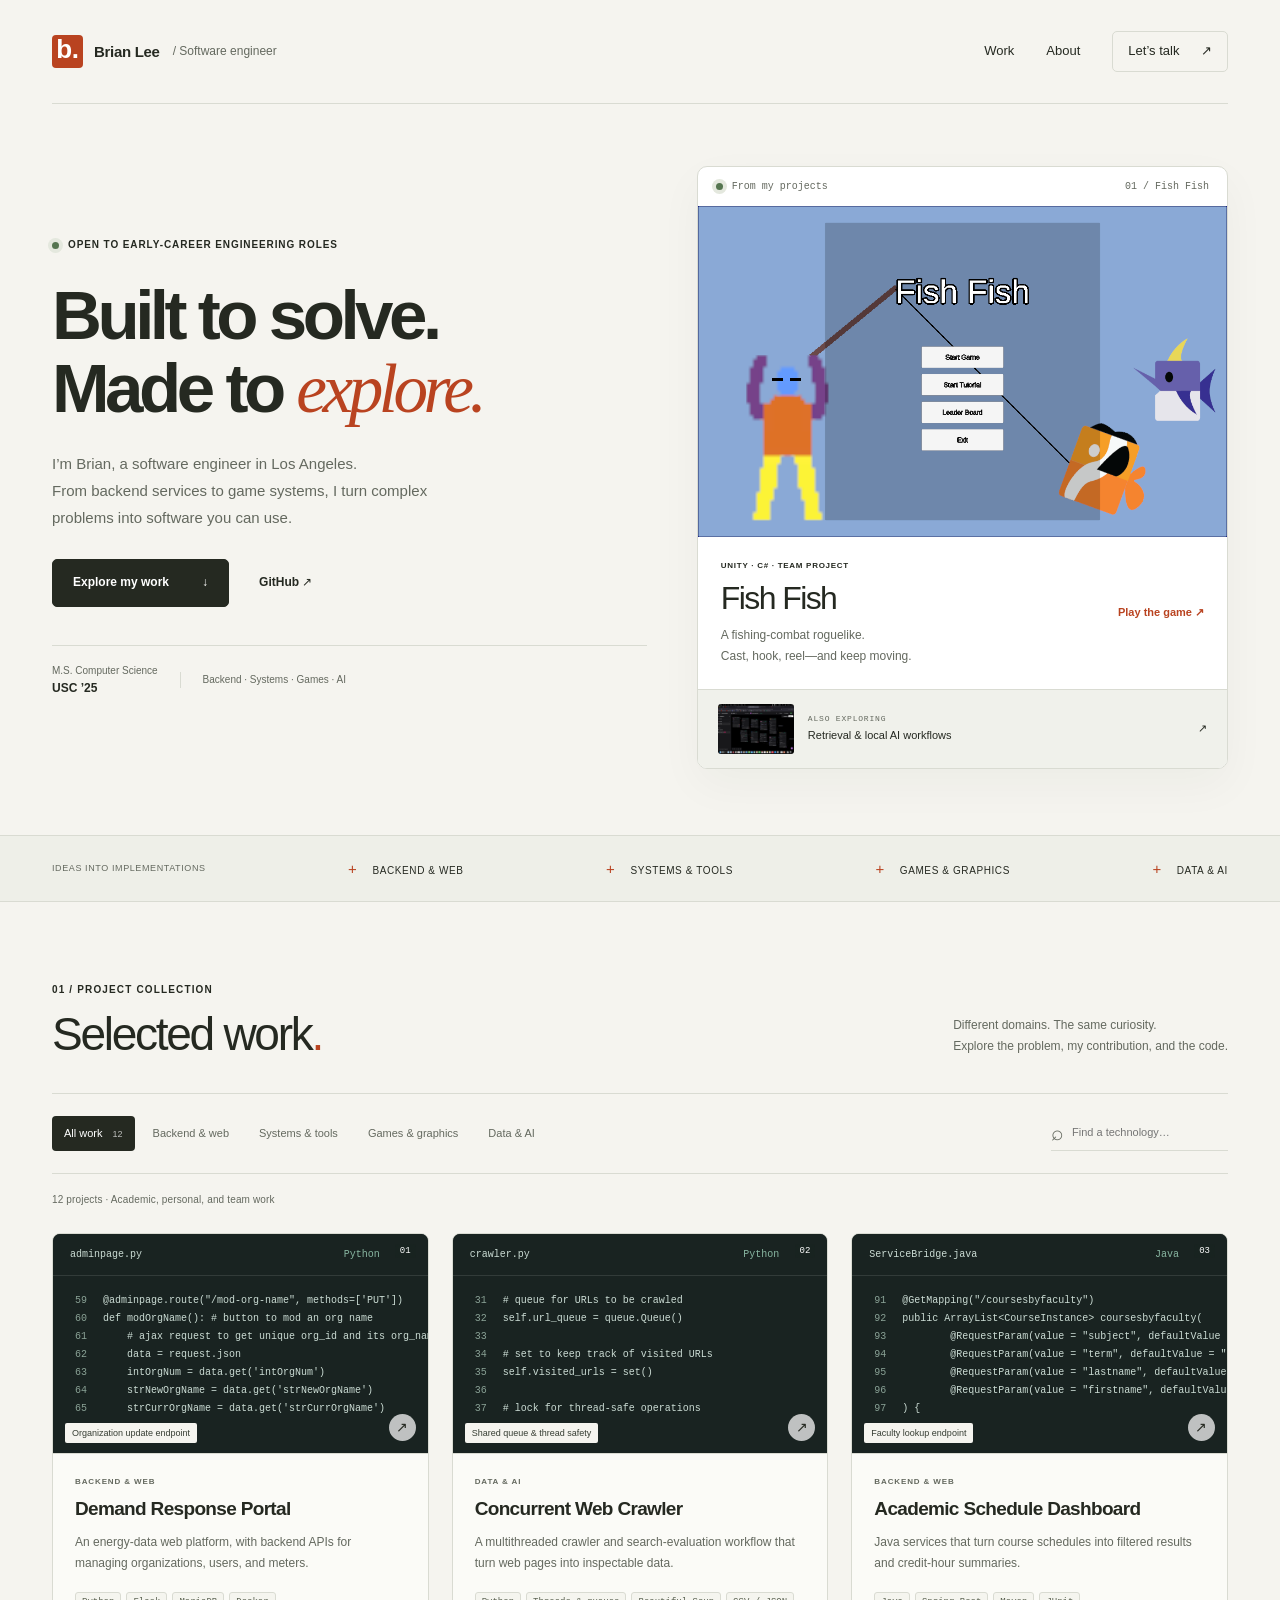
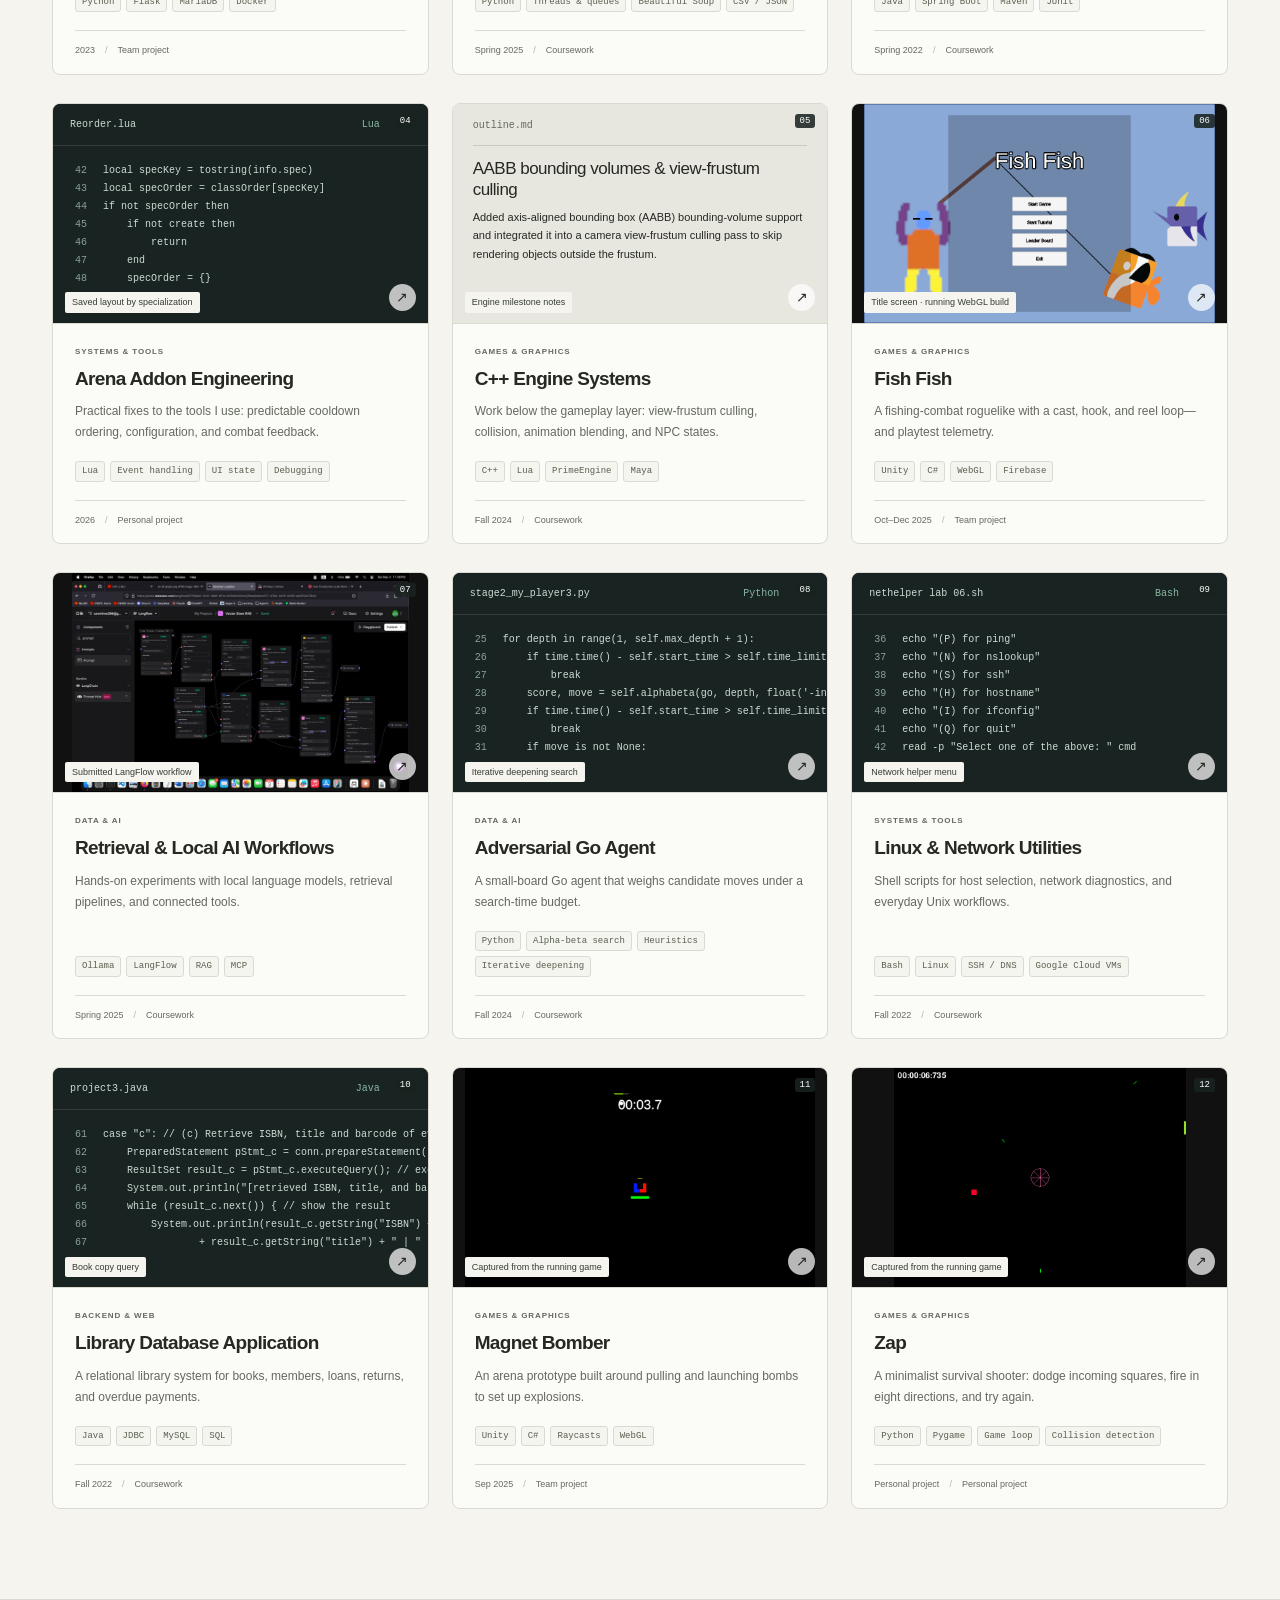
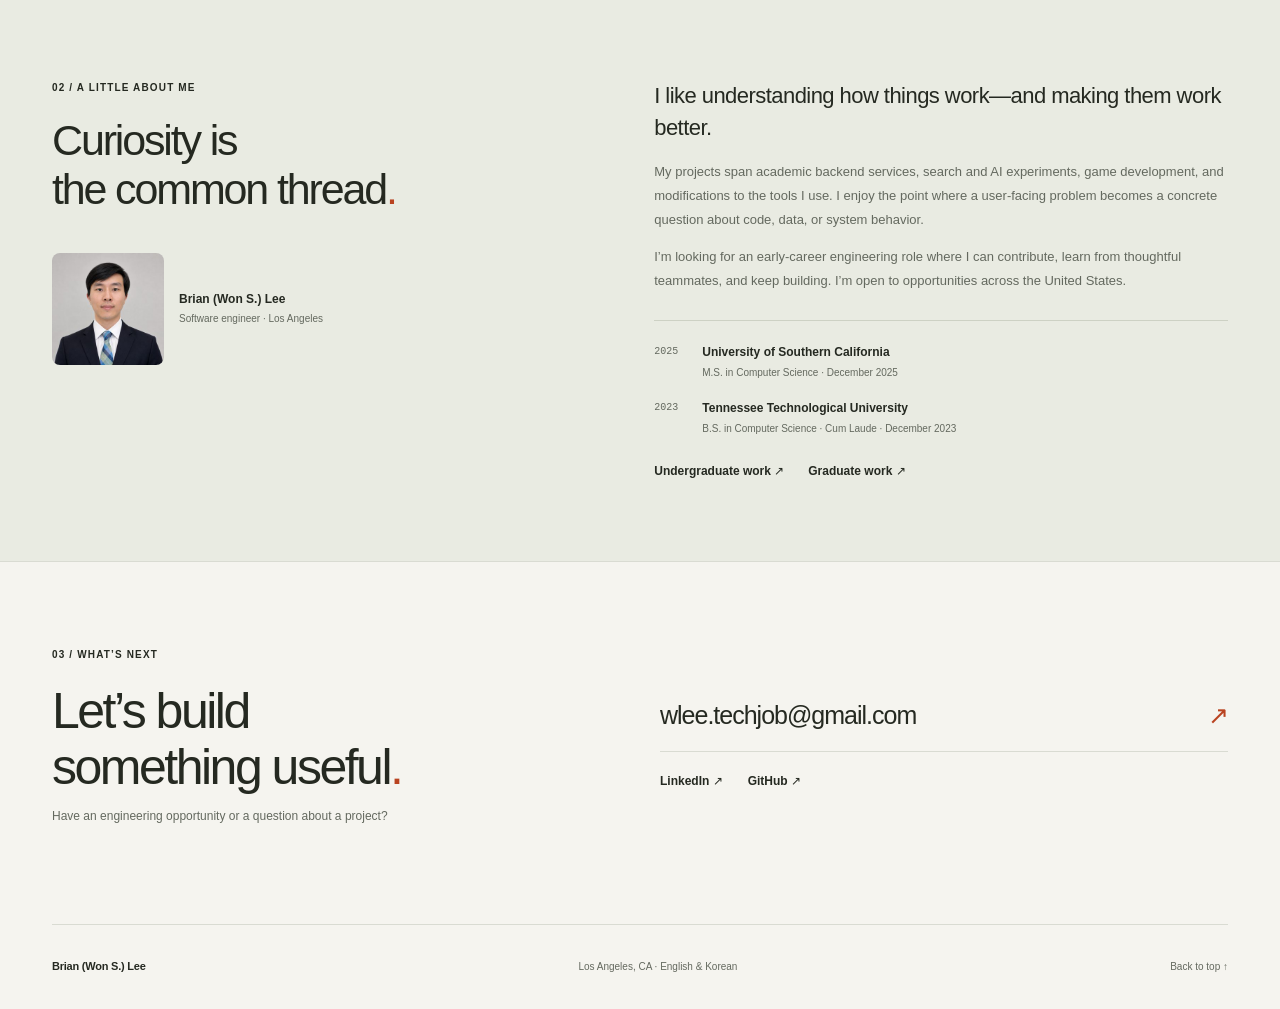
==== commit 79e2685e: "Replace portfolio concept art with real project evidence" ====
--- a/index.html
+++ b/index.html
@@ -4,14 +4,14 @@
 <meta name="theme-color" content="#f5f4ef"><link rel="canonical" href="https://voostorm.github.io/brian-lee-portfolio/">
 <meta property="og:type" content="website"><meta property="og:title" content="Software, systems &amp; interactive experiences | Brian Lee">
 <meta property="og:description" content="Brian Lee’s software engineering portfolio: backend APIs, data and AI workflows, C++ engine systems, Unity games, and Lua tools."><meta property="og:url" content="https://voostorm.github.io/brian-lee-portfolio/">
-<meta property="og:image" content="https://voostorm.github.io/brian-lee-portfolio/assets/systems-sculpture.webp">
+<meta property="og:image" content="https://voostorm.github.io/brian-lee-portfolio/assets/evidence/fish-fish.png">
 <link rel="icon" href="assets/favicon.svg" type="image/svg+xml">
-<link rel="stylesheet" href="assets/style.css"><script src="assets/site.js" defer></script></head><body>
+<link rel="stylesheet" href="assets/style.css?v=20260921-evidence"><script src="assets/site.js" defer></script></head><body>
 <a class="skip" href="#main">Skip to content</a>
 <header class="site-header wrap"><a class="brand" href="index.html" aria-label="Brian Lee home"><span class="brand-mark" aria-hidden="true">b.</span> Brian Lee<span class="brand-sub"> / Software engineer</span></a>
-<nav aria-label="Main navigation"><a href="index.html#work">Work</a><a href="index.html#about">About</a><a class="nav-contact" href="index.html#contact">Let’s talk <span aria-hidden="true">↗</span></a></nav></header><main id="main"><div id="top"></div><section class="hero wrap" aria-labelledby="hero-title"><div class="hero-copy"><p class="eyebrow"><span class="status-dot"></span> Open to early-career engineering roles</p><h1 id="hero-title">Built to solve.<br>Made to <em>explore.</em></h1><p class="hero-description">I’m Brian, a software engineer in Los Angeles.<br>From backend services to game systems, I turn complex problems into software you can use.</p><div class="hero-actions"><a class="button" href="#work">Explore my work <span aria-hidden="true">↓</span></a><a class="text-link" href="https://github.com/voostorm" target="_blank" rel="noopener noreferrer">GitHub ↗</a></div><div class="hero-credentials"><span>M.S. Computer Science <strong>USC ’25</strong></span><span>Backend · Systems · Games · AI</span></div></div><figure class="hero-art"><img src="assets/systems-sculpture.webp" width="1000" height="1000" alt="An abstract sculpture of interlocking graphite arches, a silver ring, and an orange sphere" fetchpriority="high"><video id="hero-video" muted loop playsinline preload="none" aria-hidden="true" poster="assets/systems-sculpture.webp" data-src="assets/systems-loop.mp4"></video><figcaption><span>CONNECTED SYSTEMS / 001</span><button id="motion-toggle" type="button" hidden>Play motion</button></figcaption></figure></section>
+<nav aria-label="Main navigation"><a href="index.html#work">Work</a><a href="index.html#about">About</a><a class="nav-contact" href="index.html#contact">Let’s talk <span aria-hidden="true">↗</span></a></nav></header><main id="main"><div id="top"></div><section class="hero wrap" aria-labelledby="hero-title"><div class="hero-copy"><p class="eyebrow"><span class="status-dot"></span> Open to early-career engineering roles</p><h1 id="hero-title">Built to solve.<br>Made to <em>explore.</em></h1><p class="hero-description">I’m Brian, a software engineer in Los Angeles.<br>From backend services to game systems, I turn complex problems into software you can use.</p><div class="hero-actions"><a class="button" href="#work">Explore my work <span aria-hidden="true">↓</span></a><a class="text-link" href="https://github.com/voostorm" target="_blank" rel="noopener noreferrer">GitHub ↗</a></div><div class="hero-credentials"><span>M.S. Computer Science <strong>USC ’25</strong></span><span>Backend · Systems · Games · AI</span></div></div><figure class="hero-project"><div class="feature-label"><span class="status-dot"></span> From my projects <span>01 / Fish Fish</span></div><a class="hero-capture" href="projects/fish-fish.html" aria-label="Explore Fish Fish"><img src="assets/evidence/fish-fish.png" width="960" height="600" alt="Fish Fish, captured from the playable Unity build" fetchpriority="high"></a><figcaption><div><p class="eyebrow">Unity · C# · Team project</p><h2>Fish Fish</h2><p>A fishing-combat roguelike.<br>Cast, hook, reel—and keep moving.</p></div><a class="feature-link" href="https://voostorm.github.io/fish-fish-playable/" target="_blank" rel="noopener noreferrer">Play the game ↗</a></figcaption><a class="feature-secondary" href="projects/rag-workflows.html"><img src="assets/evidence/rag-workflows.png" alt="Submitted LangFlow workflow" width="90" height="60"><span><small>ALSO EXPLORING</small>Retrieval &amp; local AI workflows</span><span aria-hidden="true">↗</span></a></figure></section>
 <div class="discipline-strip"><div class="wrap"><span>Ideas into implementations</span><span>Backend & web</span><span>Systems & tools</span><span>Games & graphics</span><span>Data & AI</span></div></div>
 <section class="wrap work-section" id="work" aria-labelledby="work-heading"><div class="section-heading"><div><p class="eyebrow">01 / Project collection</p><h2 id="work-heading">Selected work<span class="accent">.</span></h2></div><p>Different domains. The same curiosity.<br>Explore the problem, my contribution, and the code.</p></div>
-<div class="work-controls" id="work-controls" hidden><div class="filters" role="group" aria-label="Filter projects"><button data-filter="all" aria-pressed="true">All work <span>12</span></button><button data-filter="web" aria-pressed="false">Backend & web</button><button data-filter="systems" aria-pressed="false">Systems & tools</button><button data-filter="games" aria-pressed="false">Games & graphics</button><button data-filter="ai" aria-pressed="false">Data & AI</button></div><label class="search"><span class="sr-only">Search projects or technologies</span><span aria-hidden="true">⌕</span><input type="search" id="project-search" placeholder="Find a technology…" autocomplete="off"></label></div><p id="project-count" class="result-count" role="status" aria-live="polite">12 projects · Academic, personal, and team work</p><div class="project-grid"><article class="project-card" data-categories="web systems" data-search="demand response portal backend &amp; web an energy-data web platform, with backend apis for managing organizations, users, and meters. python flask mariadb docker"><a class="card-visual art-portal" href="projects/demand-response.html" tabindex="-1" aria-hidden="true"><span class="card-number">01</span><img src="assets/demand-response.svg" alt="" loading="lazy" width="360" height="240"><span class="art-caption">Concept sketch</span><span class="card-arrow">↗</span></a><div class="card-body"><p class="eyebrow">Backend &amp; web</p><h3><a href="projects/demand-response.html">Demand Response Portal</a></h3><p class="summary">An energy-data web platform, with backend APIs for managing organizations, users, and meters.</p><ul class="tags" aria-label="Technologies"><li>Python</li><li>Flask</li><li>MariaDB</li><li>Docker</li></ul><p class="card-meta">2023 <span aria-hidden="true">/</span> Team project</p></div></article><article class="project-card" data-categories="ai systems" data-search="concurrent web crawler data &amp; ai a multithreaded crawler and search-evaluation workflow that turn web pages into inspectable data. python threads &amp; queues beautiful soup csv / json"><a class="card-visual art-crawler" href="projects/web-crawler.html" tabindex="-1" aria-hidden="true"><span class="card-number">02</span><img src="assets/web-crawler.svg" alt="" loading="lazy" width="360" height="240"><span class="art-caption">Concept sketch</span><span class="card-arrow">↗</span></a><div class="card-body"><p class="eyebrow">Data &amp; AI</p><h3><a href="projects/web-crawler.html">Concurrent Web Crawler</a></h3><p class="summary">A multithreaded crawler and search-evaluation workflow that turn web pages into inspectable data.</p><ul class="tags" aria-label="Technologies"><li>Python</li><li>Threads &amp; queues</li><li>Beautiful Soup</li><li>CSV / JSON</li></ul><p class="card-meta">Spring 2025 <span aria-hidden="true">/</span> Coursework</p></div></article><article class="project-card" data-categories="web" data-search="academic schedule dashboard backend &amp; web java services that turn course schedules into filtered results and credit-hour summaries. java spring boot maven junit"><a class="card-visual art-dashboard" href="projects/schedule-dashboard.html" tabindex="-1" aria-hidden="true"><span class="card-number">03</span><img src="assets/schedule-dashboard.svg" alt="" loading="lazy" width="360" height="240"><span class="art-caption">Concept sketch</span><span class="card-arrow">↗</span></a><div class="card-body"><p class="eyebrow">Backend &amp; web</p><h3><a href="projects/schedule-dashboard.html">Academic Schedule Dashboard</a></h3><p class="summary">Java services that turn course schedules into filtered results and credit-hour summaries.</p><ul class="tags" aria-label="Technologies"><li>Java</li><li>Spring Boot</li><li>Maven</li><li>JUnit</li></ul><p class="card-meta">Spring 2022 <span aria-hidden="true">/</span> Coursework</p></div></article><article class="project-card" data-categories="systems games" data-search="arena addon engineering systems &amp; tools practical fixes to the tools i use: predictable cooldown ordering, configuration, and combat feedback. lua event handling ui state debugging"><a class="card-visual art-addons" href="projects/addon-engineering.html" tabindex="-1" aria-hidden="true"><span class="card-number">04</span><img src="assets/addon-engineering.svg" alt="" loading="lazy" width="360" height="240"><span class="art-caption">Concept sketch</span><span class="card-arrow">↗</span></a><div class="card-body"><p class="eyebrow">Systems &amp; tools</p><h3><a href="projects/addon-engineering.html">Arena Addon Engineering</a></h3><p class="summary">Practical fixes to the tools I use: predictable cooldown ordering, configuration, and combat feedback.</p><ul class="tags" aria-label="Technologies"><li>Lua</li><li>Event handling</li><li>UI state</li><li>Debugging</li></ul><p class="card-meta">2026 <span aria-hidden="true">/</span> Personal project</p></div></article><article class="project-card" data-categories="games systems" data-search="c++ engine systems games &amp; graphics work below the gameplay layer: view-frustum culling, collision, animation blending, and npc states. c++ lua primeengine maya"><a class="card-visual art-engine" href="projects/prime-engine.html" tabindex="-1" aria-hidden="true"><span class="card-number">05</span><img src="assets/prime-engine.svg" alt="" loading="lazy" width="360" height="240"><span class="art-caption">Concept sketch</span><span class="card-arrow">↗</span></a><div class="card-body"><p class="eyebrow">Games &amp; graphics</p><h3><a href="projects/prime-engine.html">C++ Engine Systems</a></h3><p class="summary">Work below the gameplay layer: view-frustum culling, collision, animation blending, and NPC states.</p><ul class="tags" aria-label="Technologies"><li>C++</li><li>Lua</li><li>PrimeEngine</li><li>Maya</li></ul><p class="card-meta">Fall 2024 <span aria-hidden="true">/</span> Coursework</p></div></article><article class="project-card" data-categories="games" data-search="fish fish games &amp; graphics a fishing-combat roguelike with a cast, hook, and reel loop—and playtest telemetry. unity c# webgl firebase"><a class="card-visual art-fish" href="projects/fish-fish.html" tabindex="-1" aria-hidden="true"><span class="card-number">06</span><img src="assets/fish-fish.svg" alt="" loading="lazy" width="360" height="240"><span class="art-caption">Concept sketch</span><span class="card-arrow">↗</span></a><div class="card-body"><p class="eyebrow">Games &amp; graphics</p><h3><a href="projects/fish-fish.html">Fish Fish</a></h3><p class="summary">A fishing-combat roguelike with a cast, hook, and reel loop—and playtest telemetry.</p><ul class="tags" aria-label="Technologies"><li>Unity</li><li>C#</li><li>WebGL</li><li>Firebase</li></ul><p class="card-meta">Oct–Dec 2025 <span aria-hidden="true">/</span> Team project</p></div></article><article class="project-card" data-categories="ai" data-search="retrieval &amp; local ai workflows data &amp; ai hands-on experiments with local language models, retrieval pipelines, and connected tools. ollama langflow rag mcp"><a class="card-visual art-rag" href="projects/rag-workflows.html" tabindex="-1" aria-hidden="true"><span class="card-number">07</span><img src="assets/rag-workflows.svg" alt="" loading="lazy" width="360" height="240"><span class="art-caption">Concept sketch</span><span class="card-arrow">↗</span></a><div class="card-body"><p class="eyebrow">Data &amp; AI</p><h3><a href="projects/rag-workflows.html">Retrieval &amp; Local AI Workflows</a></h3><p class="summary">Hands-on experiments with local language models, retrieval pipelines, and connected tools.</p><ul class="tags" aria-label="Technologies"><li>Ollama</li><li>LangFlow</li><li>RAG</li><li>MCP</li></ul><p class="card-meta">Spring 2025 <span aria-hidden="true">/</span> Coursework</p></div></article><article class="project-card" data-categories="ai games" data-search="adversarial go agent data &amp; ai a small-board go agent that weighs candidate moves under a search-time budget. python alpha-beta search heuristics iterative deepening"><a class="card-visual art-go" href="projects/go-agent.html" tabindex="-1" aria-hidden="true"><span class="card-number">08</span><img src="assets/go-agent.svg" alt="" loading="lazy" width="360" height="240"><span class="art-caption">Concept sketch</span><span class="card-arrow">↗</span></a><div class="card-body"><p class="eyebrow">Data &amp; AI</p><h3><a href="projects/go-agent.html">Adversarial Go Agent</a></h3><p class="summary">A small-board Go agent that weighs candidate moves under a search-time budget.</p><ul class="tags" aria-label="Technologies"><li>Python</li><li>Alpha-beta search</li><li>Heuristics</li><li>Iterative deepening</li></ul><p class="card-meta">Fall 2024 <span aria-hidden="true">/</span> Coursework</p></div></article><article class="project-card" data-categories="systems" data-search="linux &amp; network utilities systems &amp; tools shell scripts for host selection, network diagnostics, and everyday unix workflows. bash linux ssh / dns google cloud vms"><a class="card-visual art-terminal" href="projects/linux-tools.html" tabindex="-1" aria-hidden="true"><span class="card-number">09</span><img src="assets/linux-tools.svg" alt="" loading="lazy" width="360" height="240"><span class="art-caption">Concept sketch</span><span class="card-arrow">↗</span></a><div class="card-body"><p class="eyebrow">Systems &amp; tools</p><h3><a href="projects/linux-tools.html">Linux &amp; Network Utilities</a></h3><p class="summary">Shell scripts for host selection, network diagnostics, and everyday Unix workflows.</p><ul class="tags" aria-label="Technologies"><li>Bash</li><li>Linux</li><li>SSH / DNS</li><li>Google Cloud VMs</li></ul><p class="card-meta">Fall 2022 <span aria-hidden="true">/</span> Coursework</p></div></article><article class="project-card" data-categories="web" data-search="library database application backend &amp; web a relational library system for books, members, loans, returns, and overdue payments. java jdbc mysql sql"><a class="card-visual art-database" href="projects/library-database.html" tabindex="-1" aria-hidden="true"><span class="card-number">10</span><img src="assets/library-database.svg" alt="" loading="lazy" width="360" height="240"><span class="art-caption">Concept sketch</span><span class="card-arrow">↗</span></a><div class="card-body"><p class="eyebrow">Backend &amp; web</p><h3><a href="projects/library-database.html">Library Database Application</a></h3><p class="summary">A relational library system for books, members, loans, returns, and overdue payments.</p><ul class="tags" aria-label="Technologies"><li>Java</li><li>JDBC</li><li>MySQL</li><li>SQL</li></ul><p class="card-meta">Fall 2022 <span aria-hidden="true">/</span> Coursework</p></div></article><article class="project-card" data-categories="games" data-search="magnet bomber games &amp; graphics an arena prototype built around pulling and launching bombs to set up explosions. unity c# raycasts webgl"><a class="card-visual art-magnet" href="projects/magnet-bomber.html" tabindex="-1" aria-hidden="true"><span class="card-number">11</span><img src="assets/magnet-bomber.svg" alt="" loading="lazy" width="360" height="240"><span class="art-caption">Concept sketch</span><span class="card-arrow">↗</span></a><div class="card-body"><p class="eyebrow">Games &amp; graphics</p><h3><a href="projects/magnet-bomber.html">Magnet Bomber</a></h3><p class="summary">An arena prototype built around pulling and launching bombs to set up explosions.</p><ul class="tags" aria-label="Technologies"><li>Unity</li><li>C#</li><li>Raycasts</li><li>WebGL</li></ul><p class="card-meta">Sep 2025 <span aria-hidden="true">/</span> Team project</p></div></article><article class="project-card" data-categories="games" data-search="zap games &amp; graphics a minimalist survival shooter: dodge incoming squares, fire in eight directions, and try again. python pygame game loop collision detection"><a class="card-visual art-zap" href="projects/zap.html" tabindex="-1" aria-hidden="true"><span class="card-number">12</span><img src="assets/zap.svg" alt="" loading="lazy" width="360" height="240"><span class="art-caption">Concept sketch</span><span class="card-arrow">↗</span></a><div class="card-body"><p class="eyebrow">Games &amp; graphics</p><h3><a href="projects/zap.html">Zap</a></h3><p class="summary">A minimalist survival shooter: dodge incoming squares, fire in eight directions, and try again.</p><ul class="tags" aria-label="Technologies"><li>Python</li><li>Pygame</li><li>Game loop</li><li>Collision detection</li></ul><p class="card-meta">Personal project <span aria-hidden="true">/</span> Personal project</p></div></article></div><div class="empty-state" id="empty-state" hidden><h3>No matching projects</h3><p>Try a broader search or another category.</p><button class="button outline" id="reset-filters">Show all work</button></div><noscript><p>All projects are shown. Follow any project title to explore it.</p></noscript></section>
-<section class="about-section" id="about"><div class="wrap about-grid"><div class="about-heading"><p class="eyebrow">02 / A little about me</p><h2>Curiosity is<br>the common thread<span class="accent">.</span></h2><div class="portrait"><img src="brian_face.jpeg" alt="Brian Lee" width="112" height="112" loading="lazy"><div><strong>Brian (Won S.) Lee</strong><span>Software engineer · Los Angeles</span></div></div></div><div class="about-copy"><p class="lead">I like understanding how things work—and making them work better.</p><p>My projects span academic backend services, search and AI experiments, game development, and modifications to the tools I use. I enjoy the point where a user-facing problem becomes a concrete question about code, data, or system behavior.</p><p>I’m looking for an early-career engineering role where I can contribute, learn from thoughtful teammates, and keep building. I’m open to opportunities across the United States.</p><div class="education"><div><span class="edu-year">2025</span><div><h3>University of Southern California</h3><p>M.S. in Computer Science · December 2025</p></div></div><div><span class="edu-year">2023</span><div><h3>Tennessee Technological University</h3><p>B.S. in Computer Science · Cum Laude · December 2023</p></div></div></div><div class="archive-links"><a class="text-link" href="https://github.com/voostorm/ttu-works" target="_blank" rel="noopener noreferrer">Undergraduate work <span aria-hidden="true">↗</span></a><a class="text-link" href="https://github.com/voostorm/usc-works" target="_blank" rel="noopener noreferrer">Graduate work <span aria-hidden="true">↗</span></a></div></div></div></section>
+<div class="work-controls" id="work-controls" hidden><div class="filters" role="group" aria-label="Filter projects"><button data-filter="all" aria-pressed="true">All work <span>12</span></button><button data-filter="web" aria-pressed="false">Backend & web</button><button data-filter="systems" aria-pressed="false">Systems & tools</button><button data-filter="games" aria-pressed="false">Games & graphics</button><button data-filter="ai" aria-pressed="false">Data & AI</button></div><label class="search"><span class="sr-only">Search projects or technologies</span><span aria-hidden="true">⌕</span><input type="search" id="project-search" placeholder="Find a technology…" autocomplete="off"></label></div><p id="project-count" class="result-count" role="status" aria-live="polite">12 projects · Academic, personal, and team work</p><div class="project-grid"><article class="project-card" data-categories="web systems" data-search="demand response portal backend &amp; web an energy-data web platform, with backend apis for managing organizations, users, and meters. python flask mariadb docker"><a class="card-visual evidence-code" href="projects/demand-response.html" tabindex="-1" aria-hidden="true"><span class="card-number">01</span><div class="source-preview"><div class="file-label">adminpage.py<span>Python</span></div><pre aria-label="Source excerpt from adminpage.py"><code><span class="code-line"><span class="line-number" aria-hidden="true">59</span><span>@adminpage.route(&quot;/mod-org-name&quot;, methods=[&#x27;PUT&#x27;])</span></span><span class="code-line"><span class="line-number" aria-hidden="true">60</span><span>def modOrgName(): # button to mod an org name</span></span><span class="code-line"><span class="line-number" aria-hidden="true">61</span><span>    # ajax request to get unique org_id and its org_name and new org_name</span></span><span class="code-line"><span class="line-number" aria-hidden="true">62</span><span>    data = request.json</span></span><span class="code-line"><span class="line-number" aria-hidden="true">63</span><span>    intOrgNum = data.get(&#x27;intOrgNum&#x27;)</span></span><span class="code-line"><span class="line-number" aria-hidden="true">64</span><span>    strNewOrgName = data.get(&#x27;strNewOrgName&#x27;)</span></span><span class="code-line"><span class="line-number" aria-hidden="true">65</span><span>    strCurrOrgName = data.get(&#x27;strCurrOrgName&#x27;)</span></span></code></pre></div><span class="art-caption">Organization update endpoint</span><span class="card-arrow">↗</span></a><div class="card-body"><p class="eyebrow">Backend &amp; web</p><h3><a href="projects/demand-response.html">Demand Response Portal</a></h3><p class="summary">An energy-data web platform, with backend APIs for managing organizations, users, and meters.</p><ul class="tags" aria-label="Technologies"><li>Python</li><li>Flask</li><li>MariaDB</li><li>Docker</li></ul><p class="card-meta">2023 <span aria-hidden="true">/</span> Team project</p></div></article><article class="project-card" data-categories="ai systems" data-search="concurrent web crawler data &amp; ai a multithreaded crawler and search-evaluation workflow that turn web pages into inspectable data. python threads &amp; queues beautiful soup csv / json"><a class="card-visual evidence-code" href="projects/web-crawler.html" tabindex="-1" aria-hidden="true"><span class="card-number">02</span><div class="source-preview"><div class="file-label">crawler.py<span>Python</span></div><pre aria-label="Source excerpt from crawler.py"><code><span class="code-line"><span class="line-number" aria-hidden="true">31</span><span># queue for URLs to be crawled</span></span><span class="code-line"><span class="line-number" aria-hidden="true">32</span><span>self.url_queue = queue.Queue()</span></span><span class="code-line"><span class="line-number" aria-hidden="true">33</span><span> </span></span><span class="code-line"><span class="line-number" aria-hidden="true">34</span><span># set to keep track of visited URLs</span></span><span class="code-line"><span class="line-number" aria-hidden="true">35</span><span>self.visited_urls = set()</span></span><span class="code-line"><span class="line-number" aria-hidden="true">36</span><span> </span></span><span class="code-line"><span class="line-number" aria-hidden="true">37</span><span># lock for thread-safe operations</span></span></code></pre></div><span class="art-caption">Shared queue &amp; thread safety</span><span class="card-arrow">↗</span></a><div class="card-body"><p class="eyebrow">Data &amp; AI</p><h3><a href="projects/web-crawler.html">Concurrent Web Crawler</a></h3><p class="summary">A multithreaded crawler and search-evaluation workflow that turn web pages into inspectable data.</p><ul class="tags" aria-label="Technologies"><li>Python</li><li>Threads &amp; queues</li><li>Beautiful Soup</li><li>CSV / JSON</li></ul><p class="card-meta">Spring 2025 <span aria-hidden="true">/</span> Coursework</p></div></article><article class="project-card" data-categories="web" data-search="academic schedule dashboard backend &amp; web java services that turn course schedules into filtered results and credit-hour summaries. java spring boot maven junit"><a class="card-visual evidence-code" href="projects/schedule-dashboard.html" tabindex="-1" aria-hidden="true"><span class="card-number">03</span><div class="source-preview"><div class="file-label">ServiceBridge.java<span>Java</span></div><pre aria-label="Source excerpt from ServiceBridge.java"><code><span class="code-line"><span class="line-number" aria-hidden="true">91</span><span>@GetMapping(&quot;/coursesbyfaculty&quot;)</span></span><span class="code-line"><span class="line-number" aria-hidden="true">92</span><span>public ArrayList&lt;CourseInstance&gt; coursesbyfaculty(</span></span><span class="code-line"><span class="line-number" aria-hidden="true">93</span><span>        @RequestParam(value = &quot;subject&quot;, defaultValue = &quot;CSC&quot;) String subject,</span></span><span class="code-line"><span class="line-number" aria-hidden="true">94</span><span>        @RequestParam(value = &quot;term&quot;, defaultValue = &quot;202210&quot;) String term,</span></span><span class="code-line"><span class="line-number" aria-hidden="true">95</span><span>        @RequestParam(value = &quot;lastname&quot;, defaultValue = &quot;Gannod&quot;) String lastname,</span></span><span class="code-line"><span class="line-number" aria-hidden="true">96</span><span>        @RequestParam(value = &quot;firstname&quot;, defaultValue = &quot;Gerald C&quot;) String firstname</span></span><span class="code-line"><span class="line-number" aria-hidden="true">97</span><span>) {</span></span></code></pre></div><span class="art-caption">Faculty lookup endpoint</span><span class="card-arrow">↗</span></a><div class="card-body"><p class="eyebrow">Backend &amp; web</p><h3><a href="projects/schedule-dashboard.html">Academic Schedule Dashboard</a></h3><p class="summary">Java services that turn course schedules into filtered results and credit-hour summaries.</p><ul class="tags" aria-label="Technologies"><li>Java</li><li>Spring Boot</li><li>Maven</li><li>JUnit</li></ul><p class="card-meta">Spring 2022 <span aria-hidden="true">/</span> Coursework</p></div></article><article class="project-card" data-categories="systems games" data-search="arena addon engineering systems &amp; tools practical fixes to the tools i use: predictable cooldown ordering, configuration, and combat feedback. lua event handling ui state debugging"><a class="card-visual evidence-code" href="projects/addon-engineering.html" tabindex="-1" aria-hidden="true"><span class="card-number">04</span><div class="source-preview"><div class="file-label">Reorder.lua<span>Lua</span></div><pre aria-label="Source excerpt from Reorder.lua"><code><span class="code-line"><span class="line-number" aria-hidden="true">42</span><span>local specKey = tostring(info.spec)</span></span><span class="code-line"><span class="line-number" aria-hidden="true">43</span><span>local specOrder = classOrder[specKey]</span></span><span class="code-line"><span class="line-number" aria-hidden="true">44</span><span>if not specOrder then</span></span><span class="code-line"><span class="line-number" aria-hidden="true">45</span><span>    if not create then</span></span><span class="code-line"><span class="line-number" aria-hidden="true">46</span><span>        return</span></span><span class="code-line"><span class="line-number" aria-hidden="true">47</span><span>    end</span></span><span class="code-line"><span class="line-number" aria-hidden="true">48</span><span>    specOrder = {}</span></span></code></pre></div><span class="art-caption">Saved layout by specialization</span><span class="card-arrow">↗</span></a><div class="card-body"><p class="eyebrow">Systems &amp; tools</p><h3><a href="projects/addon-engineering.html">Arena Addon Engineering</a></h3><p class="summary">Practical fixes to the tools I use: predictable cooldown ordering, configuration, and combat feedback.</p><ul class="tags" aria-label="Technologies"><li>Lua</li><li>Event handling</li><li>UI state</li><li>Debugging</li></ul><p class="card-meta">2026 <span aria-hidden="true">/</span> Personal project</p></div></article><article class="project-card" data-categories="games systems" data-search="c++ engine systems games &amp; graphics work below the gameplay layer: view-frustum culling, collision, animation blending, and npc states. c++ lua primeengine maya"><a class="card-visual evidence-document" href="projects/prime-engine.html" tabindex="-1" aria-hidden="true"><span class="card-number">05</span><div class="document-preview"><span class="file-label">outline.md</span><h3>AABB bounding volumes &amp; view-frustum culling</h3><p>Added axis-aligned bounding box (AABB) bounding-volume support and integrated it into a camera view-frustum culling pass to skip rendering objects outside the frustum.</p><span class="document-note">From the public milestone outline</span></div><span class="art-caption">Engine milestone notes</span><span class="card-arrow">↗</span></a><div class="card-body"><p class="eyebrow">Games &amp; graphics</p><h3><a href="projects/prime-engine.html">C++ Engine Systems</a></h3><p class="summary">Work below the gameplay layer: view-frustum culling, collision, animation blending, and NPC states.</p><ul class="tags" aria-label="Technologies"><li>C++</li><li>Lua</li><li>PrimeEngine</li><li>Maya</li></ul><p class="card-meta">Fall 2024 <span aria-hidden="true">/</span> Coursework</p></div></article><article class="project-card" data-categories="games" data-search="fish fish games &amp; graphics a fishing-combat roguelike with a cast, hook, and reel loop—and playtest telemetry. unity c# webgl firebase"><a class="card-visual evidence-image" href="projects/fish-fish.html" tabindex="-1" aria-hidden="true"><span class="card-number">06</span><img src="assets/evidence/fish-fish.png" alt="Fish Fish title screen with the fishing rod, diver, fish, and Start Game button." loading="lazy"><span class="art-caption">Title screen · running WebGL build</span><span class="card-arrow">↗</span></a><div class="card-body"><p class="eyebrow">Games &amp; graphics</p><h3><a href="projects/fish-fish.html">Fish Fish</a></h3><p class="summary">A fishing-combat roguelike with a cast, hook, and reel loop—and playtest telemetry.</p><ul class="tags" aria-label="Technologies"><li>Unity</li><li>C#</li><li>WebGL</li><li>Firebase</li></ul><p class="card-meta">Oct–Dec 2025 <span aria-hidden="true">/</span> Team project</p></div></article><article class="project-card" data-categories="ai" data-search="retrieval &amp; local ai workflows data &amp; ai hands-on experiments with local language models, retrieval pipelines, and connected tools. ollama langflow rag mcp"><a class="card-visual evidence-image" href="projects/rag-workflows.html" tabindex="-1" aria-hidden="true"><span class="card-number">07</span><img src="assets/evidence/rag-workflows.png" alt="Brian’s submitted LangFlow graph connecting URL content, text splitting, embeddings, FAISS retrieval and model responses." loading="lazy"><span class="art-caption">Submitted LangFlow workflow</span><span class="card-arrow">↗</span></a><div class="card-body"><p class="eyebrow">Data &amp; AI</p><h3><a href="projects/rag-workflows.html">Retrieval &amp; Local AI Workflows</a></h3><p class="summary">Hands-on experiments with local language models, retrieval pipelines, and connected tools.</p><ul class="tags" aria-label="Technologies"><li>Ollama</li><li>LangFlow</li><li>RAG</li><li>MCP</li></ul><p class="card-meta">Spring 2025 <span aria-hidden="true">/</span> Coursework</p></div></article><article class="project-card" data-categories="ai games" data-search="adversarial go agent data &amp; ai a small-board go agent that weighs candidate moves under a search-time budget. python alpha-beta search heuristics iterative deepening"><a class="card-visual evidence-code" href="projects/go-agent.html" tabindex="-1" aria-hidden="true"><span class="card-number">08</span><div class="source-preview"><div class="file-label">stage2_my_player3.py<span>Python</span></div><pre aria-label="Source excerpt from stage2_my_player3.py"><code><span class="code-line"><span class="line-number" aria-hidden="true">25</span><span>for depth in range(1, self.max_depth + 1):</span></span><span class="code-line"><span class="line-number" aria-hidden="true">26</span><span>    if time.time() - self.start_time &gt; self.time_limit:</span></span><span class="code-line"><span class="line-number" aria-hidden="true">27</span><span>        break</span></span><span class="code-line"><span class="line-number" aria-hidden="true">28</span><span>    score, move = self.alphabeta(go, depth, float(&#x27;-inf&#x27;), float(&#x27;inf&#x27;), True, piece_type)</span></span><span class="code-line"><span class="line-number" aria-hidden="true">29</span><span>    if time.time() - self.start_time &gt; self.time_limit:</span></span><span class="code-line"><span class="line-number" aria-hidden="true">30</span><span>        break</span></span><span class="code-line"><span class="line-number" aria-hidden="true">31</span><span>    if move is not None:</span></span></code></pre></div><span class="art-caption">Iterative deepening search</span><span class="card-arrow">↗</span></a><div class="card-body"><p class="eyebrow">Data &amp; AI</p><h3><a href="projects/go-agent.html">Adversarial Go Agent</a></h3><p class="summary">A small-board Go agent that weighs candidate moves under a search-time budget.</p><ul class="tags" aria-label="Technologies"><li>Python</li><li>Alpha-beta search</li><li>Heuristics</li><li>Iterative deepening</li></ul><p class="card-meta">Fall 2024 <span aria-hidden="true">/</span> Coursework</p></div></article><article class="project-card" data-categories="systems" data-search="linux &amp; network utilities systems &amp; tools shell scripts for host selection, network diagnostics, and everyday unix workflows. bash linux ssh / dns google cloud vms"><a class="card-visual evidence-code" href="projects/linux-tools.html" tabindex="-1" aria-hidden="true"><span class="card-number">09</span><div class="source-preview"><div class="file-label">nethelper lab 06.sh<span>Bash</span></div><pre aria-label="Source excerpt from nethelper lab 06.sh"><code><span class="code-line"><span class="line-number" aria-hidden="true">36</span><span>echo &quot;(P) for ping&quot;</span></span><span class="code-line"><span class="line-number" aria-hidden="true">37</span><span>echo &quot;(N) for nslookup&quot;</span></span><span class="code-line"><span class="line-number" aria-hidden="true">38</span><span>echo &quot;(S) for ssh&quot;</span></span><span class="code-line"><span class="line-number" aria-hidden="true">39</span><span>echo &quot;(H) for hostname&quot;</span></span><span class="code-line"><span class="line-number" aria-hidden="true">40</span><span>echo &quot;(I) for ifconfig&quot;</span></span><span class="code-line"><span class="line-number" aria-hidden="true">41</span><span>echo &quot;(Q) for quit&quot; </span></span><span class="code-line"><span class="line-number" aria-hidden="true">42</span><span>read -p &quot;Select one of the above: &quot; cmd </span></span></code></pre></div><span class="art-caption">Network helper menu</span><span class="card-arrow">↗</span></a><div class="card-body"><p class="eyebrow">Systems &amp; tools</p><h3><a href="projects/linux-tools.html">Linux &amp; Network Utilities</a></h3><p class="summary">Shell scripts for host selection, network diagnostics, and everyday Unix workflows.</p><ul class="tags" aria-label="Technologies"><li>Bash</li><li>Linux</li><li>SSH / DNS</li><li>Google Cloud VMs</li></ul><p class="card-meta">Fall 2022 <span aria-hidden="true">/</span> Coursework</p></div></article><article class="project-card" data-categories="web" data-search="library database application backend &amp; web a relational library system for books, members, loans, returns, and overdue payments. java jdbc mysql sql"><a class="card-visual evidence-code" href="projects/library-database.html" tabindex="-1" aria-hidden="true"><span class="card-number">10</span><div class="source-preview"><div class="file-label">project3.java<span>Java</span></div><pre aria-label="Source excerpt from project3.java"><code><span class="code-line"><span class="line-number" aria-hidden="true">61</span><span>case &quot;c&quot;: // (c) Retrieve ISBN, title and barcode of every book copy.</span></span><span class="code-line"><span class="line-number" aria-hidden="true">62</span><span>    PreparedStatement pStmt_c = conn.prepareStatement(&quot;select ISBN, title, barcode from COPY natural left outer join BOOK order by barcode;&quot;);</span></span><span class="code-line"><span class="line-number" aria-hidden="true">63</span><span>    ResultSet result_c = pStmt_c.executeQuery(); // execute the query</span></span><span class="code-line"><span class="line-number" aria-hidden="true">64</span><span>    System.out.println(&quot;[retrieved ISBN, title, and barcode of every book copy]&quot;);</span></span><span class="code-line"><span class="line-number" aria-hidden="true">65</span><span>    while (result_c.next()) { // show the result</span></span><span class="code-line"><span class="line-number" aria-hidden="true">66</span><span>        System.out.println(result_c.getString(&quot;ISBN&quot;) + &quot; | &quot;</span></span><span class="code-line"><span class="line-number" aria-hidden="true">67</span><span>                + result_c.getString(&quot;title&quot;) + &quot; | &quot;</span></span></code></pre></div><span class="art-caption">Book copy query</span><span class="card-arrow">↗</span></a><div class="card-body"><p class="eyebrow">Backend &amp; web</p><h3><a href="projects/library-database.html">Library Database Application</a></h3><p class="summary">A relational library system for books, members, loans, returns, and overdue payments.</p><ul class="tags" aria-label="Technologies"><li>Java</li><li>JDBC</li><li>MySQL</li><li>SQL</li></ul><p class="card-meta">Fall 2022 <span aria-hidden="true">/</span> Coursework</p></div></article><article class="project-card" data-categories="games" data-search="magnet bomber games &amp; graphics an arena prototype built around pulling and launching bombs to set up explosions. unity c# raycasts webgl"><a class="card-visual evidence-image" href="projects/magnet-bomber.html" tabindex="-1" aria-hidden="true"><span class="card-number">11</span><img src="assets/evidence/magnet-bomber.png" alt="Magnet Bomber captured from its actual running build." loading="lazy"><span class="art-caption">Captured from the running game</span><span class="card-arrow">↗</span></a><div class="card-body"><p class="eyebrow">Games &amp; graphics</p><h3><a href="projects/magnet-bomber.html">Magnet Bomber</a></h3><p class="summary">An arena prototype built around pulling and launching bombs to set up explosions.</p><ul class="tags" aria-label="Technologies"><li>Unity</li><li>C#</li><li>Raycasts</li><li>WebGL</li></ul><p class="card-meta">Sep 2025 <span aria-hidden="true">/</span> Team project</p></div></article><article class="project-card" data-categories="games" data-search="zap games &amp; graphics a minimalist survival shooter: dodge incoming squares, fire in eight directions, and try again. python pygame game loop collision detection"><a class="card-visual evidence-image" href="projects/zap.html" tabindex="-1" aria-hidden="true"><span class="card-number">12</span><img src="assets/evidence/zap.png" alt="Zap captured from its actual running build." loading="lazy"><span class="art-caption">Captured from the running game</span><span class="card-arrow">↗</span></a><div class="card-body"><p class="eyebrow">Games &amp; graphics</p><h3><a href="projects/zap.html">Zap</a></h3><p class="summary">A minimalist survival shooter: dodge incoming squares, fire in eight directions, and try again.</p><ul class="tags" aria-label="Technologies"><li>Python</li><li>Pygame</li><li>Game loop</li><li>Collision detection</li></ul><p class="card-meta">Personal project <span aria-hidden="true">/</span> Personal project</p></div></article></div><div class="empty-state" id="empty-state" hidden><h3>No matching projects</h3><p>Try a broader search or another category.</p><button class="button outline" id="reset-filters">Show all work</button></div><noscript><p>All projects are shown. Follow any project title to explore it.</p></noscript></section>
+<section class="about-section" id="about"><div class="wrap about-grid"><div class="about-heading"><p class="eyebrow">02 / A little about me</p><h2>Curiosity is<br>the common thread<span class="accent">.</span></h2><div class="portrait"><img src="brian_face.jpeg?v=20260921-evidence" alt="Brian Lee" width="112" height="112" loading="lazy"><div><strong>Brian (Won S.) Lee</strong><span>Software engineer · Los Angeles</span></div></div></div><div class="about-copy"><p class="lead">I like understanding how things work—and making them work better.</p><p>My projects span academic backend services, search and AI experiments, game development, and modifications to the tools I use. I enjoy the point where a user-facing problem becomes a concrete question about code, data, or system behavior.</p><p>I’m looking for an early-career engineering role where I can contribute, learn from thoughtful teammates, and keep building. I’m open to opportunities across the United States.</p><div class="education"><div><span class="edu-year">2025</span><div><h3>University of Southern California</h3><p>M.S. in Computer Science · December 2025</p></div></div><div><span class="edu-year">2023</span><div><h3>Tennessee Technological University</h3><p>B.S. in Computer Science · Cum Laude · December 2023</p></div></div></div><div class="archive-links"><a class="text-link" href="https://github.com/voostorm/ttu-works" target="_blank" rel="noopener noreferrer">Undergraduate work <span aria-hidden="true">↗</span></a><a class="text-link" href="https://github.com/voostorm/usc-works" target="_blank" rel="noopener noreferrer">Graduate work <span aria-hidden="true">↗</span></a></div></div></div></section>
 <section class="wrap contact-section" id="contact"><div><p class="eyebrow">03 / What’s next</p><h2>Let’s build<br>something useful<span class="accent">.</span></h2><p>Have an engineering opportunity or a question about a project?</p></div><div class="contact-links"><a class="contact-email" href="mailto:wlee.techjob@gmail.com">wlee.techjob@gmail.com <span aria-hidden="true">↗</span></a><div><a class="text-link" href="https://www.linkedin.com/in/brianwslee/" target="_blank" rel="noopener noreferrer">LinkedIn <span aria-hidden="true">↗</span></a><a class="text-link" href="https://github.com/voostorm/" target="_blank" rel="noopener noreferrer">GitHub <span aria-hidden="true">↗</span></a></div></div></section></main><footer class="wrap footer"><a class="brand" href="index.html">Brian (Won S.) Lee</a><span>Los Angeles, CA · English & Korean</span><a href="#top">Back to top ↑</a></footer></body></html>
--- a/assets/style.css
+++ b/assets/style.css
@@ -1,7 +1,10 @@
 @charset "UTF-8";
 :root{--bg:#f5f4ef;--ink:#252921;--muted:#64695f;--line:#d9dbd2;--accent:#b94320;--soft:#eaece3;--white:#fff;--radius:8px}
-*{box-sizing:border-box}html{scroll-behavior:smooth;scroll-padding-top:32px}body{margin:0;background:var(--bg);color:var(--ink);font:16px/1.6 -apple-system,BlinkMacSystemFont,"Segoe UI",Arial,sans-serif}a{color:inherit;text-decoration:none}button,input{font:inherit}button,a,input{-webkit-tap-highlight-color:transparent}button{cursor:pointer}button:focus-visible,a:focus-visible,input:focus-visible{outline:3px solid var(--accent);outline-offset:5px}img{display:block;max-width:100%}[hidden]{display:none!important}.wrap{width:min(1280px,calc(100% - 104px));margin-inline:auto}.sr-only{position:absolute;width:1px;height:1px;padding:0;overflow:hidden;clip:rect(0,0,0,0);white-space:nowrap;border:0}.skip{position:fixed;left:15px;top:-100px;background:var(--ink);color:#fff;padding:12px 20px;z-index:10}.skip:focus{top:15px}.site-header{min-height:104px;display:flex;justify-content:space-between;align-items:center;border-bottom:1px solid var(--line);gap:24px}.brand{display:flex;align-items:center;gap:11px;font-size:15px;font-weight:650;letter-spacing:-.02em}.brand-mark{background:var(--accent);color:white;width:31px;height:33px;text-align:center;line-height:29px;font-size:26px;border-radius:4px}.brand-sub{color:var(--muted);font-size:12px;font-weight:400;margin-left:2px;letter-spacing:0}nav{display:flex;align-items:center;gap:32px;font-size:13px}nav a:hover,.text-link:hover,.card-body h3 a:hover{color:var(--accent)}.nav-contact{border:1px solid var(--line);border-radius:5px;padding:9px 15px}.nav-contact span{margin-left:18px}.hero{display:grid;grid-template-columns:1.12fr 1fr;gap:50px;align-items:center;padding-block:62px 66px}.eyebrow{text-transform:uppercase;letter-spacing:.115em;font-size:10px;font-weight:650;line-height:1.6;margin:0 0 20px}.hero .eyebrow{font-size:10px;letter-spacing:.09em;display:flex;align-items:center;gap:9px}.status-dot{display:inline-block;width:7px;height:7px;border-radius:50%;background:#557550;box-shadow:0 0 0 4px #e4e8de}.hero h1{font-size:clamp(45px,5.4vw,76px);line-height:1.05;letter-spacing:-.065em;font-weight:550;margin:26px 0 25px}.hero h1 em{font-family:Georgia,"Times New Roman",serif;font-weight:400;letter-spacing:-.065em;color:var(--accent)}.hero-description{font-size:15px;color:var(--muted);line-height:1.8;max-width:435px;margin:0}.hero-actions{display:flex;align-items:center;gap:30px;margin:28px 0 38px}.button{display:inline-flex;align-items:center;justify-content:center;gap:33px;background:var(--ink);border:1px solid var(--ink);border-radius:5px;color:#fff;padding:13px 20px;font-size:12px;font-weight:550;transition:background .2s,transform .2s}.button:hover{background:#414a3b;transform:translateY(-2px)}.text-link{font-size:12px;font-weight:550;display:inline-block}.hero-credentials{display:flex;gap:22px;align-items:center;border-top:1px solid var(--line);padding-top:17px;font-size:10px;color:var(--muted)}.hero-credentials strong{color:var(--ink);display:block;font-size:12px;font-weight:600}.hero-credentials>span+span{border-left:1px solid var(--line);padding-left:22px}.hero-art{margin:0;position:relative;isolation:isolate;border-radius:8px;overflow:hidden;aspect-ratio:1;background:#e9e8e1}.hero-art>img,.hero-art>video{width:100%;height:100%;object-fit:cover}.hero-art>video{position:absolute;inset:0;opacity:0;pointer-events:none}.hero-art>video.is-playing{opacity:1}.hero-art figcaption{position:absolute;bottom:0;left:0;right:0;display:flex;align-items:center;justify-content:space-between;padding:17px 20px;gap:10px;font:9px/1.4 monospace;letter-spacing:.1em;background:linear-gradient(transparent,#e8e6deb3)}.hero-art button{border:1px solid #c0beb4;border-radius:4px;background:#f5f4efe6;color:var(--ink);font-size:10px;padding:5px 8px;letter-spacing:0}.discipline-strip{border-block:1px solid var(--line);background:#eeefe8}.discipline-strip>.wrap{display:flex;justify-content:space-between;align-items:center;gap:24px;min-height:65px;font-size:10px;letter-spacing:.06em;text-transform:uppercase}.discipline-strip span:first-child{color:var(--muted);font-size:9px}.discipline-strip span:not(:first-child):before{content:"+";color:var(--accent);margin-right:15px;font-size:15px}.work-section{padding-block:80px 90px}.section-heading{display:flex;justify-content:space-between;align-items:end;gap:25px;margin-bottom:32px}.section-heading .eyebrow{margin-bottom:11px}h2{font-size:clamp(32px,3.6vw,48px);line-height:1.12;letter-spacing:-.05em;font-weight:500;margin:0}.accent{color:var(--accent)}.section-heading>p{font-size:12px;line-height:1.8;color:var(--muted);margin:0 0 3px}.work-controls{display:flex;justify-content:space-between;align-items:center;flex-wrap:wrap;gap:18px;padding-block:22px;border-block:1px solid var(--line)}.filters{display:flex;gap:6px;flex-wrap:wrap}.filters button{border:1px solid transparent;border-radius:4px;padding:8px 11px;background:none;color:var(--muted);font-size:11px;white-space:nowrap}.filters button:hover{border-color:var(--line);color:var(--ink)}.filters button[aria-pressed=true]{background:var(--ink);color:#fff}.filters span{font-size:9px;margin-left:7px;opacity:.7}.search{display:flex;gap:8px;align-items:center;color:var(--muted);font-size:21px;border-bottom:1px solid var(--line)}.search input{width:156px;background:transparent;border:0;padding:7px 0;font-size:11px;color:var(--ink)}.result-count{font-size:10px;color:var(--muted);margin:18px 0 25px;letter-spacing:.015em}.project-grid{display:grid;grid-template-columns:repeat(3,minmax(0,1fr));gap:28px 23px}.project-card{border:1px solid var(--line);background:#fbfbf7;border-radius:var(--radius);overflow:hidden;transition:border-color .2s,box-shadow .2s;display:flex;flex-direction:column;min-width:0}.project-card:hover{border-color:#b6baae;box-shadow:0 6px 16px #30332b08}.card-visual{position:relative;display:block;height:205px;overflow:hidden;border-bottom:1px solid var(--line)}.card-visual img{width:100%;height:100%;object-fit:contain;transition:transform .25s}.project-card:hover .card-visual img{transform:scale(1.035)}.card-number{position:absolute;top:12px;left:15px;font:9px monospace;color:#58634f;z-index:1}.card-arrow{position:absolute;right:12px;bottom:12px;background:#ffffffb8;border-radius:50%;width:27px;height:27px;text-align:center;line-height:27px;font-size:14px}.art-caption{position:absolute;left:12px;bottom:7px;font-size:8px;color:#596252;background:#ffffffb8;padding:1px 4px;border-radius:2px}.art-portal,.art-addons,.art-fish{background:#e6ece0}.art-crawler,.art-rag{background:#efe9d9}.art-dashboard{background:#ebe7ee}.art-engine,.art-magnet{background:#e3e8ec}.art-terminal{background:#e0e6de}.art-database{background:#e9e8df}.art-go{background:#eae1cf}.art-zap{background:#ece3e9}.card-body{padding:22px 22px 16px;display:flex;flex-direction:column;flex:1}.card-body .eyebrow{font-size:8px;letter-spacing:.11em;color:var(--muted);margin-bottom:8px}.card-body h3{font-size:19px;line-height:1.3;font-weight:550;letter-spacing:-.035em;margin:0 0 10px}.summary{font-size:12px;color:var(--muted);margin:0 0 18px;line-height:1.75;flex:1}.tags{display:flex;flex-wrap:wrap;list-style:none;gap:5px;padding:0;margin:0}.tags li{border:1px solid var(--line);border-radius:3px;padding:3px 6px;font:9px/1.4 monospace;color:#58604f;background:#f5f5ef}.card-meta{font-size:9px;color:var(--muted);border-top:1px solid var(--line);padding-top:12px;margin:18px 0 0;display:flex;gap:10px}.card-meta span{color:#b2b6ab}.empty-state{text-align:center;padding:70px 20px;border:1px solid var(--line);border-radius:8px}.empty-state h3{font-size:24px;margin:0}.empty-state p{font-size:14px;color:var(--muted)}.outline{background:transparent;color:var(--ink);border-color:var(--line)}.outline:hover{background:var(--soft)}.about-section{background:#e9ebe2;border-block:1px solid var(--line);padding-block:80px}.about-grid{display:grid;grid-template-columns:1fr 1.12fr;gap:90px}.about-heading h2{font-size:43px;line-height:1.15;letter-spacing:-.05em}.portrait{display:flex;align-items:center;gap:15px;margin-top:38px}.portrait img{width:112px;height:112px;object-fit:cover;border-radius:8px;filter:none}.portrait strong,.portrait span{display:block;font-size:12px}.portrait span{color:var(--muted);font-size:10px;margin-top:2px}.lead{font-size:22px;letter-spacing:-.025em;line-height:1.45}.about-copy>.lead{margin:0 0 16px}.about-copy>p:not(.lead){font-size:13px;color:var(--muted);line-height:1.85}.education{border-top:1px solid #cdd1c4;margin-top:27px;padding-top:22px;display:grid;gap:18px}.education>div{display:flex;gap:24px}.edu-year{font:10px/1.8 monospace;color:var(--muted)}.education h3{font-size:12px;font-weight:600;margin:0}.education p{font-size:10px;color:var(--muted);margin:3px 0 0}.archive-links{display:flex;gap:24px;margin-top:25px}.contact-section{padding-block:85px;display:grid;grid-template-columns:1fr 1fr;gap:40px;align-items:center}.contact-section h2{font-size:50px}.contact-section>div>p:not(.eyebrow){color:var(--muted);font-size:12px}.contact-email{font-size:clamp(16px,2vw,25px);letter-spacing:-.04em;display:flex;justify-content:space-between;border-bottom:1px solid var(--line);padding:0 0 16px;gap:15px;overflow-wrap:anywhere}.contact-email:hover{color:var(--accent)}.contact-email span{color:var(--accent)}.contact-links>div{display:flex;gap:25px;padding-top:20px}.contact-note{font-size:10px;color:var(--muted);margin-top:22px}.contact-note a{text-decoration:underline;text-underline-offset:3px}.footer{border-top:1px solid var(--line);display:flex;justify-content:space-between;gap:20px;align-items:center;min-height:85px;font-size:10px;color:var(--muted)}.footer .brand{font-size:11px;color:var(--ink)}.case{padding-block:34px 80px}.back{font-size:12px;color:var(--muted);display:inline-block;margin-bottom:50px}.case-intro{display:grid;grid-template-columns:1.2fr 1fr;gap:70px;align-items:center;padding-bottom:55px;border-bottom:1px solid var(--line)}.case h1{font-size:clamp(40px,5vw,64px);line-height:1.05;letter-spacing:-.055em;font-weight:500;margin:0 0 24px}.case-intro .lead{font-size:20px;color:var(--muted);margin:0 0 23px}.project-context{font-size:12px;color:var(--muted);margin:20px 0 0}.case-art{border:1px solid var(--line);border-radius:8px;overflow:hidden;margin:0}.case-art img{width:100%}.case-art figcaption{font:9px monospace;color:var(--muted);padding:12px 16px;border-top:1px solid var(--line)}.case-layout{display:grid;grid-template-columns:minmax(0,1fr) 300px;gap:90px;margin:55px 0}.case-copy section{margin-bottom:45px}.case-copy .eyebrow{margin-bottom:10px;color:var(--accent)}.case-copy h2{font-size:28px}.case-copy p:not(.eyebrow),.implementation{font-size:15px;line-height:1.85;color:var(--muted)}.implementation{padding-left:21px}.implementation li{margin:13px 0;padding-left:5px}.evidence{align-self:start;position:sticky;top:30px;background:var(--soft);border:1px solid var(--line);padding:25px;border-radius:8px}.evidence h2{font-size:25px;margin-bottom:23px}.evidence .eyebrow{font-size:9px}.evidence a{display:block;padding-block:10px;border-bottom:1px solid var(--line)}.evidence hr{display:none}.evidence p:not(.eyebrow){font-size:12px;color:var(--muted);margin-top:25px}.video-slot{aspect-ratio:16/9;background:#e6e8df;display:flex;flex-direction:column;align-items:center;justify-content:center;border:1px solid var(--line);border-radius:7px;overflow:hidden;margin-top:25px}.video-slot p{font-size:11px!important}.video-slot iframe{width:100%;height:100%;border:0}.demo-links{display:flex;flex-wrap:wrap;gap:23px;margin-top:18px}
+*{box-sizing:border-box}html{scroll-behavior:smooth;scroll-padding-top:32px}body{margin:0;background:var(--bg);color:var(--ink);font:16px/1.6 -apple-system,BlinkMacSystemFont,"Segoe UI",Arial,sans-serif}a{color:inherit;text-decoration:none}button,input{font:inherit}button,a,input{-webkit-tap-highlight-color:transparent}button{cursor:pointer}button:focus-visible,a:focus-visible,input:focus-visible{outline:3px solid var(--accent);outline-offset:5px}img{display:block;max-width:100%}[hidden]{display:none!important}.wrap{width:min(1280px,calc(100% - 104px));margin-inline:auto}.sr-only{position:absolute;width:1px;height:1px;padding:0;overflow:hidden;clip:rect(0,0,0,0);white-space:nowrap;border:0}.skip{position:fixed;left:15px;top:-100px;background:var(--ink);color:#fff;padding:12px 20px;z-index:10}.skip:focus{top:15px}.site-header{min-height:104px;display:flex;justify-content:space-between;align-items:center;border-bottom:1px solid var(--line);gap:24px}.brand{display:flex;align-items:center;gap:11px;font-size:15px;font-weight:650;letter-spacing:-.02em}.brand-mark{background:var(--accent);color:white;width:31px;height:33px;text-align:center;line-height:29px;font-size:26px;border-radius:4px}.brand-sub{color:var(--muted);font-size:12px;font-weight:400;margin-left:2px;letter-spacing:0}nav{display:flex;align-items:center;gap:32px;font-size:13px}nav a:hover,.text-link:hover,.card-body h3 a:hover{color:var(--accent)}.nav-contact{border:1px solid var(--line);border-radius:5px;padding:9px 15px}.nav-contact span{margin-left:18px}.hero{display:grid;grid-template-columns:1.12fr 1fr;gap:50px;align-items:center;padding-block:62px 66px}.eyebrow{text-transform:uppercase;letter-spacing:.115em;font-size:10px;font-weight:650;line-height:1.6;margin:0 0 20px}.hero .eyebrow{font-size:10px;letter-spacing:.09em;display:flex;align-items:center;gap:9px}.status-dot{display:inline-block;width:7px;height:7px;border-radius:50%;background:#557550;box-shadow:0 0 0 4px #e4e8de}.hero h1{font-size:clamp(45px,5.4vw,76px);line-height:1.05;letter-spacing:-.065em;font-weight:550;margin:26px 0 25px}.hero h1 em{font-family:Georgia,"Times New Roman",serif;font-weight:400;letter-spacing:-.065em;color:var(--accent)}.hero-description{font-size:15px;color:var(--muted);line-height:1.8;max-width:435px;margin:0}.hero-actions{display:flex;align-items:center;gap:30px;margin:28px 0 38px}.button{display:inline-flex;align-items:center;justify-content:center;gap:33px;background:var(--ink);border:1px solid var(--ink);border-radius:5px;color:#fff;padding:13px 20px;font-size:12px;font-weight:550;transition:background .2s,transform .2s}.button:hover{background:#414a3b;transform:translateY(-2px)}.text-link{font-size:12px;font-weight:550;display:inline-block}.hero-credentials{display:flex;gap:22px;align-items:center;border-top:1px solid var(--line);padding-top:17px;font-size:10px;color:var(--muted)}.hero-credentials strong{color:var(--ink);display:block;font-size:12px;font-weight:600}.hero-credentials>span+span{border-left:1px solid var(--line);padding-left:22px}.discipline-strip{border-block:1px solid var(--line);background:#eeefe8}.discipline-strip>.wrap{display:flex;justify-content:space-between;align-items:center;gap:24px;min-height:65px;font-size:10px;letter-spacing:.06em;text-transform:uppercase}.discipline-strip span:first-child{color:var(--muted);font-size:9px}.discipline-strip span:not(:first-child):before{content:"+";color:var(--accent);margin-right:15px;font-size:15px}.work-section{padding-block:80px 90px}.section-heading{display:flex;justify-content:space-between;align-items:end;gap:25px;margin-bottom:32px}.section-heading .eyebrow{margin-bottom:11px}h2{font-size:clamp(32px,3.6vw,48px);line-height:1.12;letter-spacing:-.05em;font-weight:500;margin:0}.accent{color:var(--accent)}.section-heading>p{font-size:12px;line-height:1.8;color:var(--muted);margin:0 0 3px}.work-controls{display:flex;justify-content:space-between;align-items:center;flex-wrap:wrap;gap:18px;padding-block:22px;border-block:1px solid var(--line)}.filters{display:flex;gap:6px;flex-wrap:wrap}.filters button{border:1px solid transparent;border-radius:4px;padding:8px 11px;background:none;color:var(--muted);font-size:11px;white-space:nowrap}.filters button:hover{border-color:var(--line);color:var(--ink)}.filters button[aria-pressed=true]{background:var(--ink);color:#fff}.filters span{font-size:9px;margin-left:7px;opacity:.7}.search{display:flex;gap:8px;align-items:center;color:var(--muted);font-size:21px;border-bottom:1px solid var(--line)}.search input{width:156px;background:transparent;border:0;padding:7px 0;font-size:11px;color:var(--ink)}.result-count{font-size:10px;color:var(--muted);margin:18px 0 25px;letter-spacing:.015em}.project-grid{display:grid;grid-template-columns:repeat(3,minmax(0,1fr));gap:28px 23px}.project-card{border:1px solid var(--line);background:#fbfbf7;border-radius:var(--radius);overflow:hidden;transition:border-color .2s,box-shadow .2s;display:flex;flex-direction:column;min-width:0}.project-card:hover{border-color:#b6baae;box-shadow:0 6px 16px #30332b08}.card-visual{position:relative;display:block;height:205px;overflow:hidden;border-bottom:1px solid var(--line)}.card-visual img{width:100%;height:100%;object-fit:contain;transition:transform .25s}.project-card:hover .card-visual img{transform:scale(1.035)}.card-number{position:absolute;top:12px;left:15px;font:9px monospace;color:#58634f;z-index:1}.card-arrow{position:absolute;right:12px;bottom:12px;background:#ffffffb8;border-radius:50%;width:27px;height:27px;text-align:center;line-height:27px;font-size:14px}.art-caption{position:absolute;left:12px;bottom:7px;font-size:8px;color:#596252;background:#ffffffb8;padding:1px 4px;border-radius:2px}.art-portal,.art-addons,.art-fish{background:#e6ece0}.art-crawler,.art-rag{background:#efe9d9}.art-dashboard{background:#ebe7ee}.art-engine,.art-magnet{background:#e3e8ec}.art-terminal{background:#e0e6de}.art-database{background:#e9e8df}.art-go{background:#eae1cf}.art-zap{background:#ece3e9}.card-body{padding:22px 22px 16px;display:flex;flex-direction:column;flex:1}.card-body .eyebrow{font-size:8px;letter-spacing:.11em;color:var(--muted);margin-bottom:8px}.card-body h3{font-size:19px;line-height:1.3;font-weight:550;letter-spacing:-.035em;margin:0 0 10px}.summary{font-size:12px;color:var(--muted);margin:0 0 18px;line-height:1.75;flex:1}.tags{display:flex;flex-wrap:wrap;list-style:none;gap:5px;padding:0;margin:0}.tags li{border:1px solid var(--line);border-radius:3px;padding:3px 6px;font:9px/1.4 monospace;color:#58604f;background:#f5f5ef}.card-meta{font-size:9px;color:var(--muted);border-top:1px solid var(--line);padding-top:12px;margin:18px 0 0;display:flex;gap:10px}.card-meta span{color:#b2b6ab}.empty-state{text-align:center;padding:70px 20px;border:1px solid var(--line);border-radius:8px}.empty-state h3{font-size:24px;margin:0}.empty-state p{font-size:14px;color:var(--muted)}.outline{background:transparent;color:var(--ink);border-color:var(--line)}.outline:hover{background:var(--soft)}.about-section{background:#e9ebe2;border-block:1px solid var(--line);padding-block:80px}.about-grid{display:grid;grid-template-columns:1fr 1.12fr;gap:90px}.about-heading h2{font-size:43px;line-height:1.15;letter-spacing:-.05em}.portrait{display:flex;align-items:center;gap:15px;margin-top:38px}.portrait img{width:112px;height:112px;object-fit:cover;border-radius:8px;filter:none}.portrait strong,.portrait span{display:block;font-size:12px}.portrait span{color:var(--muted);font-size:10px;margin-top:2px}.lead{font-size:22px;letter-spacing:-.025em;line-height:1.45}.about-copy>.lead{margin:0 0 16px}.about-copy>p:not(.lead){font-size:13px;color:var(--muted);line-height:1.85}.education{border-top:1px solid #cdd1c4;margin-top:27px;padding-top:22px;display:grid;gap:18px}.education>div{display:flex;gap:24px}.edu-year{font:10px/1.8 monospace;color:var(--muted)}.education h3{font-size:12px;font-weight:600;margin:0}.education p{font-size:10px;color:var(--muted);margin:3px 0 0}.archive-links{display:flex;gap:24px;margin-top:25px}.contact-section{padding-block:85px;display:grid;grid-template-columns:1fr 1fr;gap:40px;align-items:center}.contact-section h2{font-size:50px}.contact-section>div>p:not(.eyebrow){color:var(--muted);font-size:12px}.contact-email{font-size:clamp(16px,2vw,25px);letter-spacing:-.04em;display:flex;justify-content:space-between;border-bottom:1px solid var(--line);padding:0 0 16px;gap:15px;overflow-wrap:anywhere}.contact-email:hover{color:var(--accent)}.contact-email span{color:var(--accent)}.contact-links>div{display:flex;gap:25px;padding-top:20px}.contact-note{font-size:10px;color:var(--muted);margin-top:22px}.contact-note a{text-decoration:underline;text-underline-offset:3px}.footer{border-top:1px solid var(--line);display:flex;justify-content:space-between;gap:20px;align-items:center;min-height:85px;font-size:10px;color:var(--muted)}.footer .brand{font-size:11px;color:var(--ink)}.case{padding-block:34px 80px}.back{font-size:12px;color:var(--muted);display:inline-block;margin-bottom:50px}.case-intro{display:grid;grid-template-columns:1.2fr 1fr;gap:70px;align-items:center;padding-bottom:55px;border-bottom:1px solid var(--line)}.case h1{font-size:clamp(40px,5vw,64px);line-height:1.05;letter-spacing:-.055em;font-weight:500;margin:0 0 24px}.case-intro .lead{font-size:20px;color:var(--muted);margin:0 0 23px}.project-context{font-size:12px;color:var(--muted);margin:20px 0 0}.case-art{border:1px solid var(--line);border-radius:8px;overflow:hidden;margin:0}.case-art img{width:100%}.case-art figcaption{font:9px monospace;color:var(--muted);padding:12px 16px;border-top:1px solid var(--line)}.case-layout{display:grid;grid-template-columns:minmax(0,1fr) 300px;gap:90px;margin:55px 0}.case-copy section{margin-bottom:45px}.case-copy .eyebrow{margin-bottom:10px;color:var(--accent)}.case-copy h2{font-size:28px}.case-copy p:not(.eyebrow),.implementation{font-size:15px;line-height:1.85;color:var(--muted)}.implementation{padding-left:21px}.implementation li{margin:13px 0;padding-left:5px}.evidence{align-self:start;position:sticky;top:30px;background:var(--soft);border:1px solid var(--line);padding:25px;border-radius:8px}.evidence h2{font-size:25px;margin-bottom:23px}.evidence .eyebrow{font-size:9px}.evidence a{display:block;padding-block:10px;border-bottom:1px solid var(--line)}.evidence hr{display:none}.evidence p:not(.eyebrow){font-size:12px;color:var(--muted);margin-top:25px}.video-slot{aspect-ratio:16/9;background:#e6e8df;display:flex;flex-direction:column;align-items:center;justify-content:center;border:1px solid var(--line);border-radius:7px;overflow:hidden;margin-top:25px}.video-slot p{font-size:11px!important}.video-slot iframe{width:100%;height:100%;border:0}.demo-links{display:flex;flex-wrap:wrap;gap:23px;margin-top:18px}
 @media(min-width:1450px){.hero{gap:85px}.hero h1{font-size:80px}}
 @media(max-width:1100px){.wrap{width:calc(100% - 64px)}.hero{gap:30px}.brand-sub{display:none}.hero h1{font-size:55px}.hero-description{font-size:14px}.hero-credentials{font-size:9px;gap:12px}.hero-credentials>span+span{padding-left:12px}.project-grid{grid-template-columns:repeat(2,minmax(0,1fr))}.about-grid{gap:45px}.about-heading h2{font-size:35px}.case-layout{gap:45px;grid-template-columns:minmax(0,1fr) 260px}.case-intro{gap:35px}.discipline-strip>.wrap{gap:12px;font-size:9px}.discipline-strip span:first-child{display:none}.card-visual{height:225px}}
 @media(max-width:720px){.wrap{width:calc(100% - 40px)}.site-header{min-height:78px;gap:10px}.brand{font-size:13px}.brand-mark{width:26px;height:28px;font-size:22px;line-height:25px}nav{gap:17px;font-size:11px}.nav-contact{padding:6px 8px}.nav-contact span{display:none}.hero{grid-template-columns:1fr;padding-block:35px 34px;gap:32px}.hero h1{font-size:clamp(45px,9.5vw,65px);margin:22px 0}.hero .eyebrow{font-size:8px}.hero-description{font-size:14px}.hero-actions{margin:23px 0}.hero-credentials{font-size:10px;gap:22px}.hero-credentials>span+span{padding-left:22px}.hero-art{max-height:480px;width:100%}.hero-art figcaption{padding:13px 17px}.discipline-strip>.wrap{display:grid;grid-template-columns:1fr 1fr;gap:8px;padding-block:15px;min-height:75px;font-size:9px}.discipline-strip span:not(:first-child):before{margin-right:10px}.work-section{padding-block:48px}.section-heading{display:block;margin-bottom:22px}.section-heading>p{margin-top:16px}.section-heading h2{font-size:38px}.work-controls{gap:14px;padding-block:16px}.filters{gap:5px}.filters button{padding:7px 9px;font-size:10px}.search{width:100%}.search input{width:100%;font-size:12px}.project-grid{gap:20px;grid-template-columns:1fr}.card-visual{height:220px}.card-body{padding:22px}.card-body h3{font-size:22px}.summary{font-size:13px}.card-body .eyebrow{font-size:9px}.tags li{font-size:10px}.card-meta{font-size:10px}.about-section{padding-block:45px}.about-grid{grid-template-columns:1fr;gap:30px}.about-heading h2{font-size:38px}.portrait{margin-top:26px}.about-copy>.lead{font-size:23px}.contact-section{padding-block:47px;grid-template-columns:1fr;gap:25px}.contact-section h2{font-size:43px}.contact-email{font-size:22px}.footer{flex-wrap:wrap;justify-content:space-between;gap:13px;padding-block:22px}.footer>span{order:3;flex-basis:100%;font-size:9px}.case{padding-top:25px}.back{margin-bottom:30px}.case-intro{grid-template-columns:1fr;gap:28px;padding-bottom:30px}.case h1{font-size:44px}.case-intro .lead{font-size:19px}.case-art{max-width:480px;width:100%}.case-layout{grid-template-columns:1fr;gap:20px;margin-top:34px}.evidence{position:static}.case-copy h2{font-size:27px}.case-copy p:not(.eyebrow),.implementation{font-size:14px}}
 @media(prefers-reduced-motion:reduce){html{scroll-behavior:auto}*,*::before,*::after{transition:none!important;animation:none!important}}
+/* Project evidence: actual captures, source excerpts, and milestone notes. */
+.hero-project{margin:0;min-width:0;background:#fff;border:1px solid var(--line);border-radius:10px;overflow:hidden;box-shadow:0 16px 45px #2529210a}.feature-label{padding:14px 18px;display:flex;align-items:center;gap:9px;font:10px monospace;color:var(--muted)}.feature-label>span:last-child{margin-left:auto}.hero-capture{display:block;background:#111;overflow:hidden}.hero-capture img{width:100%;height:auto;aspect-ratio:8/5;object-fit:contain}.hero-project figcaption{padding:23px;display:flex;justify-content:space-between;gap:14px;align-items:center}.hero-project figcaption .eyebrow{font-size:8px;margin:0 0 8px}.hero-project h2{font-size:32px}.hero-project figcaption p:last-child{font-size:12px;color:var(--muted);line-height:1.7;margin:9px 0 0}.feature-link{font-size:11px;color:var(--accent);font-weight:600;white-space:nowrap}.feature-secondary{display:flex;gap:14px;align-items:center;padding:14px 20px;border-top:1px solid var(--line);background:#f0f1eb;font-size:11px}.feature-secondary img{width:76px;height:50px;object-fit:cover;border-radius:3px}.feature-secondary small{display:block;font:8px monospace;color:var(--muted);letter-spacing:.1em;margin-bottom:4px}.feature-secondary>span:last-child{margin-left:auto}.hero-project a:hover{color:var(--accent)}.card-visual{height:220px;background:#192321}.card-visual.evidence-image{background:#111}.card-visual.evidence-image img{object-fit:contain}.card-number{color:#fff;background:#192321dd;padding:2px 5px;border-radius:3px;top:10px;left:auto;right:12px}.art-caption{bottom:10px;left:12px;background:#f5f4ef;color:#363d33;padding:3px 7px;font-size:9px;max-width:calc(100% - 58px)}.source-preview{color:#cbdcd4;background:#192321;min-width:0;overflow:hidden}.file-label{display:flex;justify-content:space-between;gap:10px;padding:13px 17px;border-bottom:1px solid #ffffff1c;color:#cbdcd4;font:10px/1.5 monospace}.file-label>span{color:#89b7a2}.source-preview pre{font:11px/1.8 monospace;margin:0;padding:18px 16px 24px;overflow-x:auto;tab-size:4}.code-line{display:flex;gap:16px;min-height:1.8em}.code-line>span:last-child{white-space:pre}.line-number{color:#8aa296;user-select:none;min-width:22px;text-align:right}.card-visual .source-preview pre{overflow:hidden;font-size:10px;padding:16px 12px}.card-visual .file-label{padding-right:48px}.document-preview{background:#e8e7df;padding:20px 24px;color:var(--ink);height:100%}.document-preview .file-label{color:var(--muted);border-color:#c8cbbf;padding:0 0 12px}.document-preview h3{font-size:20px;font-weight:500;line-height:1.25;letter-spacing:-.03em;margin:16px 0 10px}.document-preview p{font-size:12px;line-height:1.65;margin:0}.document-note{display:block;font:9px monospace;color:var(--muted);margin-top:20px}.card-visual .document-preview{padding:14px 20px 40px}.card-visual .document-preview h3{font-size:17px;margin:12px 0 8px}.card-visual .document-preview p{font-size:11px}.card-visual .document-note{display:none}.case-intro>div{min-width:0}.case-art{min-width:0;background:#fff}.case-art.evidence-image img{max-height:450px;object-fit:contain;background:#111}.case-art figcaption{display:flex;gap:10px;flex-wrap:wrap;align-items:center;line-height:1.7}.case-art figcaption a{font:inherit;text-decoration:underline;text-underline-offset:3px}.case-art .document-preview{padding:24px}.case-art .document-preview p{font-size:14px}.case-art .source-preview pre{max-height:380px}.card-visual .source-preview{height:100%}
+@media(max-width:720px){.hero-project figcaption{padding:19px}.hero-project h2{font-size:29px}.feature-label{font-size:9px}.feature-secondary{padding:12px 16px}.hero-project figcaption .eyebrow{font-size:8px}.case-art{max-width:none}.case-art .source-preview pre{font-size:10px}.feature-link{font-size:10px}}
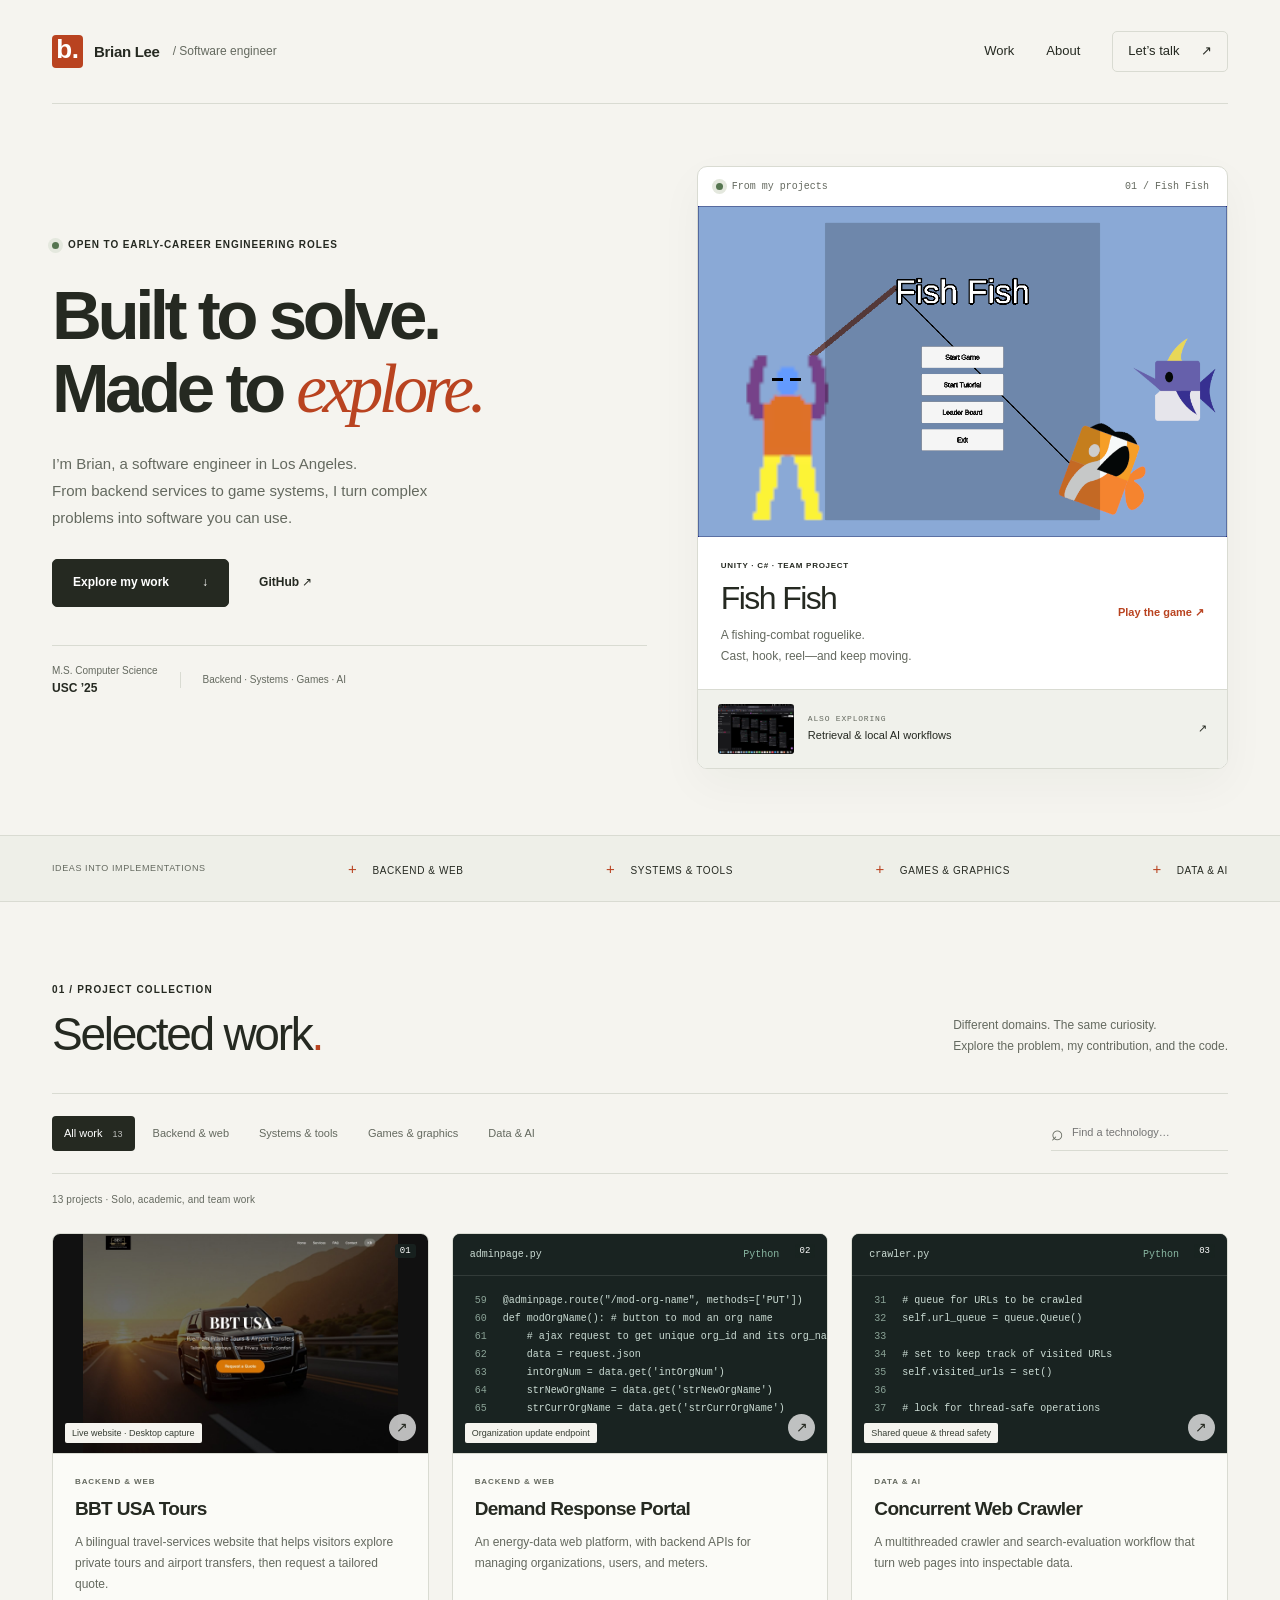
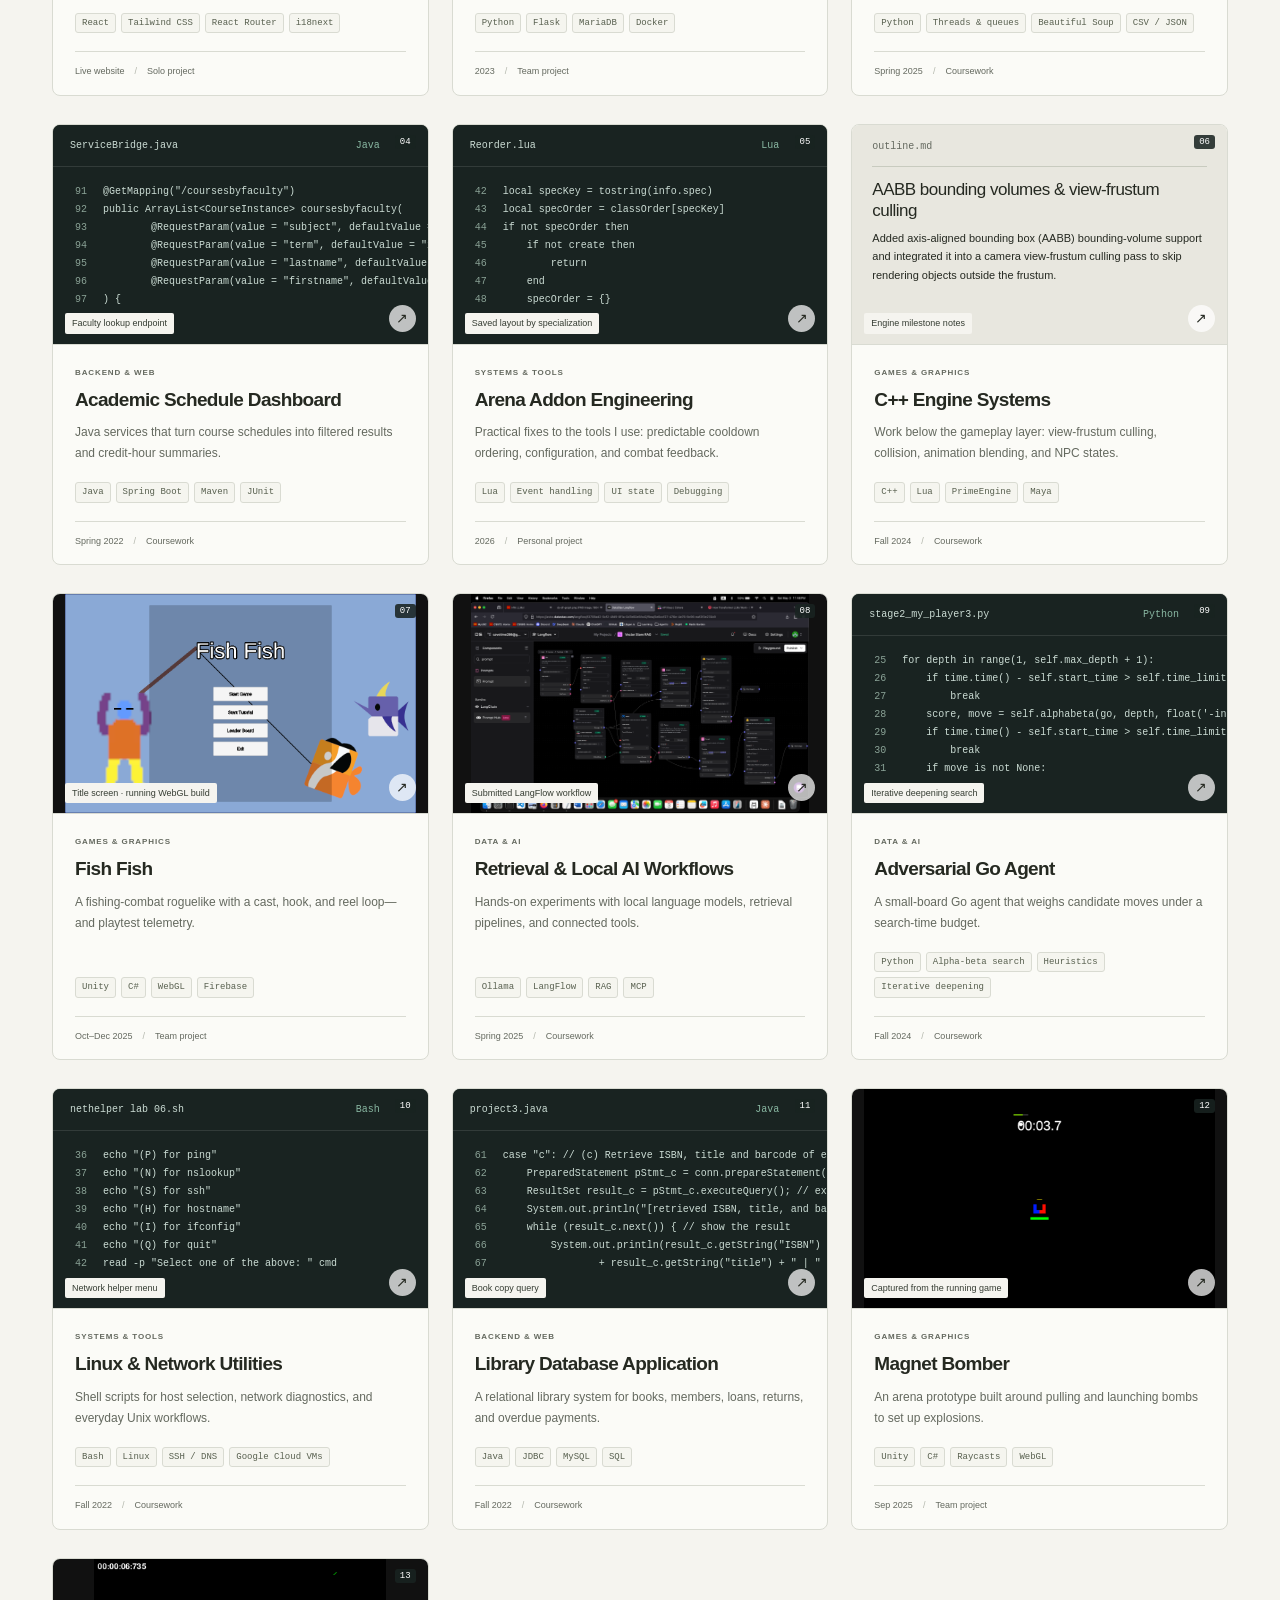
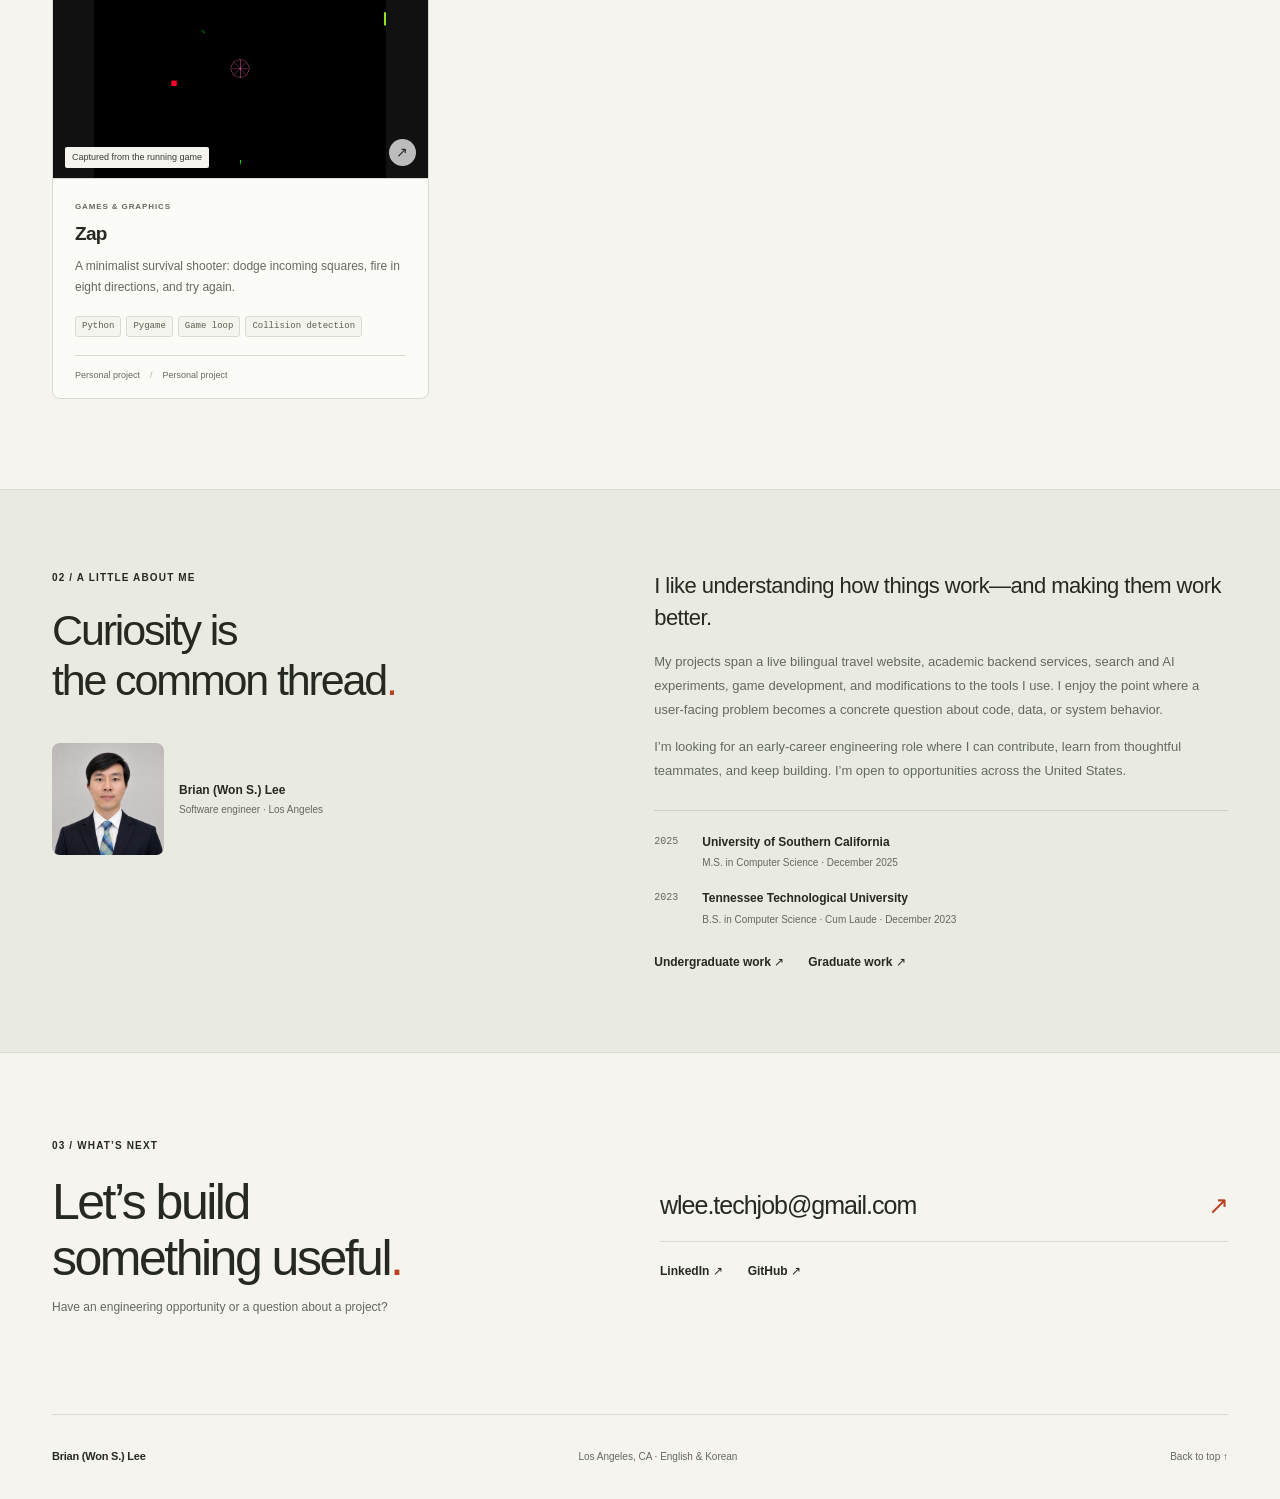
==== commit 49b242ef: "Add BBT USA Tours solo website project with live-site captures" ====
--- a/index.html
+++ b/index.html
@@ -6,12 +6,12 @@
 <meta property="og:description" content="Brian Lee’s software engineering portfolio: backend APIs, data and AI workflows, C++ engine systems, Unity games, and Lua tools."><meta property="og:url" content="https://voostorm.github.io/brian-lee-portfolio/">
 <meta property="og:image" content="https://voostorm.github.io/brian-lee-portfolio/assets/evidence/fish-fish.png">
 <link rel="icon" href="assets/favicon.svg" type="image/svg+xml">
-<link rel="stylesheet" href="assets/style.css?v=20260921-evidence"><script src="assets/site.js" defer></script></head><body>
+<link rel="stylesheet" href="assets/style.css?v=20261018-bbt"><script src="assets/site.js" defer></script></head><body>
 <a class="skip" href="#main">Skip to content</a>
 <header class="site-header wrap"><a class="brand" href="index.html" aria-label="Brian Lee home"><span class="brand-mark" aria-hidden="true">b.</span> Brian Lee<span class="brand-sub"> / Software engineer</span></a>
 <nav aria-label="Main navigation"><a href="index.html#work">Work</a><a href="index.html#about">About</a><a class="nav-contact" href="index.html#contact">Let’s talk <span aria-hidden="true">↗</span></a></nav></header><main id="main"><div id="top"></div><section class="hero wrap" aria-labelledby="hero-title"><div class="hero-copy"><p class="eyebrow"><span class="status-dot"></span> Open to early-career engineering roles</p><h1 id="hero-title">Built to solve.<br>Made to <em>explore.</em></h1><p class="hero-description">I’m Brian, a software engineer in Los Angeles.<br>From backend services to game systems, I turn complex problems into software you can use.</p><div class="hero-actions"><a class="button" href="#work">Explore my work <span aria-hidden="true">↓</span></a><a class="text-link" href="https://github.com/voostorm" target="_blank" rel="noopener noreferrer">GitHub ↗</a></div><div class="hero-credentials"><span>M.S. Computer Science <strong>USC ’25</strong></span><span>Backend · Systems · Games · AI</span></div></div><figure class="hero-project"><div class="feature-label"><span class="status-dot"></span> From my projects <span>01 / Fish Fish</span></div><a class="hero-capture" href="projects/fish-fish.html" aria-label="Explore Fish Fish"><img src="assets/evidence/fish-fish.png" width="960" height="600" alt="Fish Fish, captured from the playable Unity build" fetchpriority="high"></a><figcaption><div><p class="eyebrow">Unity · C# · Team project</p><h2>Fish Fish</h2><p>A fishing-combat roguelike.<br>Cast, hook, reel—and keep moving.</p></div><a class="feature-link" href="https://voostorm.github.io/fish-fish-playable/" target="_blank" rel="noopener noreferrer">Play the game ↗</a></figcaption><a class="feature-secondary" href="projects/rag-workflows.html"><img src="assets/evidence/rag-workflows.png" alt="Submitted LangFlow workflow" width="90" height="60"><span><small>ALSO EXPLORING</small>Retrieval &amp; local AI workflows</span><span aria-hidden="true">↗</span></a></figure></section>
 <div class="discipline-strip"><div class="wrap"><span>Ideas into implementations</span><span>Backend & web</span><span>Systems & tools</span><span>Games & graphics</span><span>Data & AI</span></div></div>
 <section class="wrap work-section" id="work" aria-labelledby="work-heading"><div class="section-heading"><div><p class="eyebrow">01 / Project collection</p><h2 id="work-heading">Selected work<span class="accent">.</span></h2></div><p>Different domains. The same curiosity.<br>Explore the problem, my contribution, and the code.</p></div>
-<div class="work-controls" id="work-controls" hidden><div class="filters" role="group" aria-label="Filter projects"><button data-filter="all" aria-pressed="true">All work <span>12</span></button><button data-filter="web" aria-pressed="false">Backend & web</button><button data-filter="systems" aria-pressed="false">Systems & tools</button><button data-filter="games" aria-pressed="false">Games & graphics</button><button data-filter="ai" aria-pressed="false">Data & AI</button></div><label class="search"><span class="sr-only">Search projects or technologies</span><span aria-hidden="true">⌕</span><input type="search" id="project-search" placeholder="Find a technology…" autocomplete="off"></label></div><p id="project-count" class="result-count" role="status" aria-live="polite">12 projects · Academic, personal, and team work</p><div class="project-grid"><article class="project-card" data-categories="web systems" data-search="demand response portal backend &amp; web an energy-data web platform, with backend apis for managing organizations, users, and meters. python flask mariadb docker"><a class="card-visual evidence-code" href="projects/demand-response.html" tabindex="-1" aria-hidden="true"><span class="card-number">01</span><div class="source-preview"><div class="file-label">adminpage.py<span>Python</span></div><pre aria-label="Source excerpt from adminpage.py"><code><span class="code-line"><span class="line-number" aria-hidden="true">59</span><span>@adminpage.route(&quot;/mod-org-name&quot;, methods=[&#x27;PUT&#x27;])</span></span><span class="code-line"><span class="line-number" aria-hidden="true">60</span><span>def modOrgName(): # button to mod an org name</span></span><span class="code-line"><span class="line-number" aria-hidden="true">61</span><span>    # ajax request to get unique org_id and its org_name and new org_name</span></span><span class="code-line"><span class="line-number" aria-hidden="true">62</span><span>    data = request.json</span></span><span class="code-line"><span class="line-number" aria-hidden="true">63</span><span>    intOrgNum = data.get(&#x27;intOrgNum&#x27;)</span></span><span class="code-line"><span class="line-number" aria-hidden="true">64</span><span>    strNewOrgName = data.get(&#x27;strNewOrgName&#x27;)</span></span><span class="code-line"><span class="line-number" aria-hidden="true">65</span><span>    strCurrOrgName = data.get(&#x27;strCurrOrgName&#x27;)</span></span></code></pre></div><span class="art-caption">Organization update endpoint</span><span class="card-arrow">↗</span></a><div class="card-body"><p class="eyebrow">Backend &amp; web</p><h3><a href="projects/demand-response.html">Demand Response Portal</a></h3><p class="summary">An energy-data web platform, with backend APIs for managing organizations, users, and meters.</p><ul class="tags" aria-label="Technologies"><li>Python</li><li>Flask</li><li>MariaDB</li><li>Docker</li></ul><p class="card-meta">2023 <span aria-hidden="true">/</span> Team project</p></div></article><article class="project-card" data-categories="ai systems" data-search="concurrent web crawler data &amp; ai a multithreaded crawler and search-evaluation workflow that turn web pages into inspectable data. python threads &amp; queues beautiful soup csv / json"><a class="card-visual evidence-code" href="projects/web-crawler.html" tabindex="-1" aria-hidden="true"><span class="card-number">02</span><div class="source-preview"><div class="file-label">crawler.py<span>Python</span></div><pre aria-label="Source excerpt from crawler.py"><code><span class="code-line"><span class="line-number" aria-hidden="true">31</span><span># queue for URLs to be crawled</span></span><span class="code-line"><span class="line-number" aria-hidden="true">32</span><span>self.url_queue = queue.Queue()</span></span><span class="code-line"><span class="line-number" aria-hidden="true">33</span><span> </span></span><span class="code-line"><span class="line-number" aria-hidden="true">34</span><span># set to keep track of visited URLs</span></span><span class="code-line"><span class="line-number" aria-hidden="true">35</span><span>self.visited_urls = set()</span></span><span class="code-line"><span class="line-number" aria-hidden="true">36</span><span> </span></span><span class="code-line"><span class="line-number" aria-hidden="true">37</span><span># lock for thread-safe operations</span></span></code></pre></div><span class="art-caption">Shared queue &amp; thread safety</span><span class="card-arrow">↗</span></a><div class="card-body"><p class="eyebrow">Data &amp; AI</p><h3><a href="projects/web-crawler.html">Concurrent Web Crawler</a></h3><p class="summary">A multithreaded crawler and search-evaluation workflow that turn web pages into inspectable data.</p><ul class="tags" aria-label="Technologies"><li>Python</li><li>Threads &amp; queues</li><li>Beautiful Soup</li><li>CSV / JSON</li></ul><p class="card-meta">Spring 2025 <span aria-hidden="true">/</span> Coursework</p></div></article><article class="project-card" data-categories="web" data-search="academic schedule dashboard backend &amp; web java services that turn course schedules into filtered results and credit-hour summaries. java spring boot maven junit"><a class="card-visual evidence-code" href="projects/schedule-dashboard.html" tabindex="-1" aria-hidden="true"><span class="card-number">03</span><div class="source-preview"><div class="file-label">ServiceBridge.java<span>Java</span></div><pre aria-label="Source excerpt from ServiceBridge.java"><code><span class="code-line"><span class="line-number" aria-hidden="true">91</span><span>@GetMapping(&quot;/coursesbyfaculty&quot;)</span></span><span class="code-line"><span class="line-number" aria-hidden="true">92</span><span>public ArrayList&lt;CourseInstance&gt; coursesbyfaculty(</span></span><span class="code-line"><span class="line-number" aria-hidden="true">93</span><span>        @RequestParam(value = &quot;subject&quot;, defaultValue = &quot;CSC&quot;) String subject,</span></span><span class="code-line"><span class="line-number" aria-hidden="true">94</span><span>        @RequestParam(value = &quot;term&quot;, defaultValue = &quot;202210&quot;) String term,</span></span><span class="code-line"><span class="line-number" aria-hidden="true">95</span><span>        @RequestParam(value = &quot;lastname&quot;, defaultValue = &quot;Gannod&quot;) String lastname,</span></span><span class="code-line"><span class="line-number" aria-hidden="true">96</span><span>        @RequestParam(value = &quot;firstname&quot;, defaultValue = &quot;Gerald C&quot;) String firstname</span></span><span class="code-line"><span class="line-number" aria-hidden="true">97</span><span>) {</span></span></code></pre></div><span class="art-caption">Faculty lookup endpoint</span><span class="card-arrow">↗</span></a><div class="card-body"><p class="eyebrow">Backend &amp; web</p><h3><a href="projects/schedule-dashboard.html">Academic Schedule Dashboard</a></h3><p class="summary">Java services that turn course schedules into filtered results and credit-hour summaries.</p><ul class="tags" aria-label="Technologies"><li>Java</li><li>Spring Boot</li><li>Maven</li><li>JUnit</li></ul><p class="card-meta">Spring 2022 <span aria-hidden="true">/</span> Coursework</p></div></article><article class="project-card" data-categories="systems games" data-search="arena addon engineering systems &amp; tools practical fixes to the tools i use: predictable cooldown ordering, configuration, and combat feedback. lua event handling ui state debugging"><a class="card-visual evidence-code" href="projects/addon-engineering.html" tabindex="-1" aria-hidden="true"><span class="card-number">04</span><div class="source-preview"><div class="file-label">Reorder.lua<span>Lua</span></div><pre aria-label="Source excerpt from Reorder.lua"><code><span class="code-line"><span class="line-number" aria-hidden="true">42</span><span>local specKey = tostring(info.spec)</span></span><span class="code-line"><span class="line-number" aria-hidden="true">43</span><span>local specOrder = classOrder[specKey]</span></span><span class="code-line"><span class="line-number" aria-hidden="true">44</span><span>if not specOrder then</span></span><span class="code-line"><span class="line-number" aria-hidden="true">45</span><span>    if not create then</span></span><span class="code-line"><span class="line-number" aria-hidden="true">46</span><span>        return</span></span><span class="code-line"><span class="line-number" aria-hidden="true">47</span><span>    end</span></span><span class="code-line"><span class="line-number" aria-hidden="true">48</span><span>    specOrder = {}</span></span></code></pre></div><span class="art-caption">Saved layout by specialization</span><span class="card-arrow">↗</span></a><div class="card-body"><p class="eyebrow">Systems &amp; tools</p><h3><a href="projects/addon-engineering.html">Arena Addon Engineering</a></h3><p class="summary">Practical fixes to the tools I use: predictable cooldown ordering, configuration, and combat feedback.</p><ul class="tags" aria-label="Technologies"><li>Lua</li><li>Event handling</li><li>UI state</li><li>Debugging</li></ul><p class="card-meta">2026 <span aria-hidden="true">/</span> Personal project</p></div></article><article class="project-card" data-categories="games systems" data-search="c++ engine systems games &amp; graphics work below the gameplay layer: view-frustum culling, collision, animation blending, and npc states. c++ lua primeengine maya"><a class="card-visual evidence-document" href="projects/prime-engine.html" tabindex="-1" aria-hidden="true"><span class="card-number">05</span><div class="document-preview"><span class="file-label">outline.md</span><h3>AABB bounding volumes &amp; view-frustum culling</h3><p>Added axis-aligned bounding box (AABB) bounding-volume support and integrated it into a camera view-frustum culling pass to skip rendering objects outside the frustum.</p><span class="document-note">From the public milestone outline</span></div><span class="art-caption">Engine milestone notes</span><span class="card-arrow">↗</span></a><div class="card-body"><p class="eyebrow">Games &amp; graphics</p><h3><a href="projects/prime-engine.html">C++ Engine Systems</a></h3><p class="summary">Work below the gameplay layer: view-frustum culling, collision, animation blending, and NPC states.</p><ul class="tags" aria-label="Technologies"><li>C++</li><li>Lua</li><li>PrimeEngine</li><li>Maya</li></ul><p class="card-meta">Fall 2024 <span aria-hidden="true">/</span> Coursework</p></div></article><article class="project-card" data-categories="games" data-search="fish fish games &amp; graphics a fishing-combat roguelike with a cast, hook, and reel loop—and playtest telemetry. unity c# webgl firebase"><a class="card-visual evidence-image" href="projects/fish-fish.html" tabindex="-1" aria-hidden="true"><span class="card-number">06</span><img src="assets/evidence/fish-fish.png" alt="Fish Fish title screen with the fishing rod, diver, fish, and Start Game button." loading="lazy"><span class="art-caption">Title screen · running WebGL build</span><span class="card-arrow">↗</span></a><div class="card-body"><p class="eyebrow">Games &amp; graphics</p><h3><a href="projects/fish-fish.html">Fish Fish</a></h3><p class="summary">A fishing-combat roguelike with a cast, hook, and reel loop—and playtest telemetry.</p><ul class="tags" aria-label="Technologies"><li>Unity</li><li>C#</li><li>WebGL</li><li>Firebase</li></ul><p class="card-meta">Oct–Dec 2025 <span aria-hidden="true">/</span> Team project</p></div></article><article class="project-card" data-categories="ai" data-search="retrieval &amp; local ai workflows data &amp; ai hands-on experiments with local language models, retrieval pipelines, and connected tools. ollama langflow rag mcp"><a class="card-visual evidence-image" href="projects/rag-workflows.html" tabindex="-1" aria-hidden="true"><span class="card-number">07</span><img src="assets/evidence/rag-workflows.png" alt="Brian’s submitted LangFlow graph connecting URL content, text splitting, embeddings, FAISS retrieval and model responses." loading="lazy"><span class="art-caption">Submitted LangFlow workflow</span><span class="card-arrow">↗</span></a><div class="card-body"><p class="eyebrow">Data &amp; AI</p><h3><a href="projects/rag-workflows.html">Retrieval &amp; Local AI Workflows</a></h3><p class="summary">Hands-on experiments with local language models, retrieval pipelines, and connected tools.</p><ul class="tags" aria-label="Technologies"><li>Ollama</li><li>LangFlow</li><li>RAG</li><li>MCP</li></ul><p class="card-meta">Spring 2025 <span aria-hidden="true">/</span> Coursework</p></div></article><article class="project-card" data-categories="ai games" data-search="adversarial go agent data &amp; ai a small-board go agent that weighs candidate moves under a search-time budget. python alpha-beta search heuristics iterative deepening"><a class="card-visual evidence-code" href="projects/go-agent.html" tabindex="-1" aria-hidden="true"><span class="card-number">08</span><div class="source-preview"><div class="file-label">stage2_my_player3.py<span>Python</span></div><pre aria-label="Source excerpt from stage2_my_player3.py"><code><span class="code-line"><span class="line-number" aria-hidden="true">25</span><span>for depth in range(1, self.max_depth + 1):</span></span><span class="code-line"><span class="line-number" aria-hidden="true">26</span><span>    if time.time() - self.start_time &gt; self.time_limit:</span></span><span class="code-line"><span class="line-number" aria-hidden="true">27</span><span>        break</span></span><span class="code-line"><span class="line-number" aria-hidden="true">28</span><span>    score, move = self.alphabeta(go, depth, float(&#x27;-inf&#x27;), float(&#x27;inf&#x27;), True, piece_type)</span></span><span class="code-line"><span class="line-number" aria-hidden="true">29</span><span>    if time.time() - self.start_time &gt; self.time_limit:</span></span><span class="code-line"><span class="line-number" aria-hidden="true">30</span><span>        break</span></span><span class="code-line"><span class="line-number" aria-hidden="true">31</span><span>    if move is not None:</span></span></code></pre></div><span class="art-caption">Iterative deepening search</span><span class="card-arrow">↗</span></a><div class="card-body"><p class="eyebrow">Data &amp; AI</p><h3><a href="projects/go-agent.html">Adversarial Go Agent</a></h3><p class="summary">A small-board Go agent that weighs candidate moves under a search-time budget.</p><ul class="tags" aria-label="Technologies"><li>Python</li><li>Alpha-beta search</li><li>Heuristics</li><li>Iterative deepening</li></ul><p class="card-meta">Fall 2024 <span aria-hidden="true">/</span> Coursework</p></div></article><article class="project-card" data-categories="systems" data-search="linux &amp; network utilities systems &amp; tools shell scripts for host selection, network diagnostics, and everyday unix workflows. bash linux ssh / dns google cloud vms"><a class="card-visual evidence-code" href="projects/linux-tools.html" tabindex="-1" aria-hidden="true"><span class="card-number">09</span><div class="source-preview"><div class="file-label">nethelper lab 06.sh<span>Bash</span></div><pre aria-label="Source excerpt from nethelper lab 06.sh"><code><span class="code-line"><span class="line-number" aria-hidden="true">36</span><span>echo &quot;(P) for ping&quot;</span></span><span class="code-line"><span class="line-number" aria-hidden="true">37</span><span>echo &quot;(N) for nslookup&quot;</span></span><span class="code-line"><span class="line-number" aria-hidden="true">38</span><span>echo &quot;(S) for ssh&quot;</span></span><span class="code-line"><span class="line-number" aria-hidden="true">39</span><span>echo &quot;(H) for hostname&quot;</span></span><span class="code-line"><span class="line-number" aria-hidden="true">40</span><span>echo &quot;(I) for ifconfig&quot;</span></span><span class="code-line"><span class="line-number" aria-hidden="true">41</span><span>echo &quot;(Q) for quit&quot; </span></span><span class="code-line"><span class="line-number" aria-hidden="true">42</span><span>read -p &quot;Select one of the above: &quot; cmd </span></span></code></pre></div><span class="art-caption">Network helper menu</span><span class="card-arrow">↗</span></a><div class="card-body"><p class="eyebrow">Systems &amp; tools</p><h3><a href="projects/linux-tools.html">Linux &amp; Network Utilities</a></h3><p class="summary">Shell scripts for host selection, network diagnostics, and everyday Unix workflows.</p><ul class="tags" aria-label="Technologies"><li>Bash</li><li>Linux</li><li>SSH / DNS</li><li>Google Cloud VMs</li></ul><p class="card-meta">Fall 2022 <span aria-hidden="true">/</span> Coursework</p></div></article><article class="project-card" data-categories="web" data-search="library database application backend &amp; web a relational library system for books, members, loans, returns, and overdue payments. java jdbc mysql sql"><a class="card-visual evidence-code" href="projects/library-database.html" tabindex="-1" aria-hidden="true"><span class="card-number">10</span><div class="source-preview"><div class="file-label">project3.java<span>Java</span></div><pre aria-label="Source excerpt from project3.java"><code><span class="code-line"><span class="line-number" aria-hidden="true">61</span><span>case &quot;c&quot;: // (c) Retrieve ISBN, title and barcode of every book copy.</span></span><span class="code-line"><span class="line-number" aria-hidden="true">62</span><span>    PreparedStatement pStmt_c = conn.prepareStatement(&quot;select ISBN, title, barcode from COPY natural left outer join BOOK order by barcode;&quot;);</span></span><span class="code-line"><span class="line-number" aria-hidden="true">63</span><span>    ResultSet result_c = pStmt_c.executeQuery(); // execute the query</span></span><span class="code-line"><span class="line-number" aria-hidden="true">64</span><span>    System.out.println(&quot;[retrieved ISBN, title, and barcode of every book copy]&quot;);</span></span><span class="code-line"><span class="line-number" aria-hidden="true">65</span><span>    while (result_c.next()) { // show the result</span></span><span class="code-line"><span class="line-number" aria-hidden="true">66</span><span>        System.out.println(result_c.getString(&quot;ISBN&quot;) + &quot; | &quot;</span></span><span class="code-line"><span class="line-number" aria-hidden="true">67</span><span>                + result_c.getString(&quot;title&quot;) + &quot; | &quot;</span></span></code></pre></div><span class="art-caption">Book copy query</span><span class="card-arrow">↗</span></a><div class="card-body"><p class="eyebrow">Backend &amp; web</p><h3><a href="projects/library-database.html">Library Database Application</a></h3><p class="summary">A relational library system for books, members, loans, returns, and overdue payments.</p><ul class="tags" aria-label="Technologies"><li>Java</li><li>JDBC</li><li>MySQL</li><li>SQL</li></ul><p class="card-meta">Fall 2022 <span aria-hidden="true">/</span> Coursework</p></div></article><article class="project-card" data-categories="games" data-search="magnet bomber games &amp; graphics an arena prototype built around pulling and launching bombs to set up explosions. unity c# raycasts webgl"><a class="card-visual evidence-image" href="projects/magnet-bomber.html" tabindex="-1" aria-hidden="true"><span class="card-number">11</span><img src="assets/evidence/magnet-bomber.png" alt="Magnet Bomber captured from its actual running build." loading="lazy"><span class="art-caption">Captured from the running game</span><span class="card-arrow">↗</span></a><div class="card-body"><p class="eyebrow">Games &amp; graphics</p><h3><a href="projects/magnet-bomber.html">Magnet Bomber</a></h3><p class="summary">An arena prototype built around pulling and launching bombs to set up explosions.</p><ul class="tags" aria-label="Technologies"><li>Unity</li><li>C#</li><li>Raycasts</li><li>WebGL</li></ul><p class="card-meta">Sep 2025 <span aria-hidden="true">/</span> Team project</p></div></article><article class="project-card" data-categories="games" data-search="zap games &amp; graphics a minimalist survival shooter: dodge incoming squares, fire in eight directions, and try again. python pygame game loop collision detection"><a class="card-visual evidence-image" href="projects/zap.html" tabindex="-1" aria-hidden="true"><span class="card-number">12</span><img src="assets/evidence/zap.png" alt="Zap captured from its actual running build." loading="lazy"><span class="art-caption">Captured from the running game</span><span class="card-arrow">↗</span></a><div class="card-body"><p class="eyebrow">Games &amp; graphics</p><h3><a href="projects/zap.html">Zap</a></h3><p class="summary">A minimalist survival shooter: dodge incoming squares, fire in eight directions, and try again.</p><ul class="tags" aria-label="Technologies"><li>Python</li><li>Pygame</li><li>Game loop</li><li>Collision detection</li></ul><p class="card-meta">Personal project <span aria-hidden="true">/</span> Personal project</p></div></article></div><div class="empty-state" id="empty-state" hidden><h3>No matching projects</h3><p>Try a broader search or another category.</p><button class="button outline" id="reset-filters">Show all work</button></div><noscript><p>All projects are shown. Follow any project title to explore it.</p></noscript></section>
-<section class="about-section" id="about"><div class="wrap about-grid"><div class="about-heading"><p class="eyebrow">02 / A little about me</p><h2>Curiosity is<br>the common thread<span class="accent">.</span></h2><div class="portrait"><img src="brian_face.jpeg?v=20260921-evidence" alt="Brian Lee" width="112" height="112" loading="lazy"><div><strong>Brian (Won S.) Lee</strong><span>Software engineer · Los Angeles</span></div></div></div><div class="about-copy"><p class="lead">I like understanding how things work—and making them work better.</p><p>My projects span academic backend services, search and AI experiments, game development, and modifications to the tools I use. I enjoy the point where a user-facing problem becomes a concrete question about code, data, or system behavior.</p><p>I’m looking for an early-career engineering role where I can contribute, learn from thoughtful teammates, and keep building. I’m open to opportunities across the United States.</p><div class="education"><div><span class="edu-year">2025</span><div><h3>University of Southern California</h3><p>M.S. in Computer Science · December 2025</p></div></div><div><span class="edu-year">2023</span><div><h3>Tennessee Technological University</h3><p>B.S. in Computer Science · Cum Laude · December 2023</p></div></div></div><div class="archive-links"><a class="text-link" href="https://github.com/voostorm/ttu-works" target="_blank" rel="noopener noreferrer">Undergraduate work <span aria-hidden="true">↗</span></a><a class="text-link" href="https://github.com/voostorm/usc-works" target="_blank" rel="noopener noreferrer">Graduate work <span aria-hidden="true">↗</span></a></div></div></div></section>
+<div class="work-controls" id="work-controls" hidden><div class="filters" role="group" aria-label="Filter projects"><button data-filter="all" aria-pressed="true">All work <span>13</span></button><button data-filter="web" aria-pressed="false">Backend & web</button><button data-filter="systems" aria-pressed="false">Systems & tools</button><button data-filter="games" aria-pressed="false">Games & graphics</button><button data-filter="ai" aria-pressed="false">Data & AI</button></div><label class="search"><span class="sr-only">Search projects or technologies</span><span aria-hidden="true">⌕</span><input type="search" id="project-search" placeholder="Find a technology…" autocomplete="off"></label></div><p id="project-count" class="result-count" role="status" aria-live="polite">13 projects · Solo, academic, and team work</p><div class="project-grid"><article class="project-card" data-categories="web" data-search="bbt usa tours backend &amp; web a bilingual travel-services website that helps visitors explore private tours and airport transfers, then request a tailored quote. react tailwind css react router i18next"><a class="card-visual evidence-image" href="projects/bbt-usa-tours.html" tabindex="-1" aria-hidden="true"><span class="card-number">01</span><img src="assets/evidence/bbt-usa-tours.jpg" alt="BBT USA Tours homepage showing its private tours and airport transfer services and Request a Quote button." loading="lazy"><span class="art-caption">Live website · Desktop capture</span><span class="card-arrow">↗</span></a><div class="card-body"><p class="eyebrow">Backend &amp; web</p><h3><a href="projects/bbt-usa-tours.html">BBT USA Tours</a></h3><p class="summary">A bilingual travel-services website that helps visitors explore private tours and airport transfers, then request a tailored quote.</p><ul class="tags" aria-label="Technologies"><li>React</li><li>Tailwind CSS</li><li>React Router</li><li>i18next</li></ul><p class="card-meta">Live website <span aria-hidden="true">/</span> Solo project</p></div></article><article class="project-card" data-categories="web systems" data-search="demand response portal backend &amp; web an energy-data web platform, with backend apis for managing organizations, users, and meters. python flask mariadb docker"><a class="card-visual evidence-code" href="projects/demand-response.html" tabindex="-1" aria-hidden="true"><span class="card-number">02</span><div class="source-preview"><div class="file-label">adminpage.py<span>Python</span></div><pre aria-label="Source excerpt from adminpage.py"><code><span class="code-line"><span class="line-number" aria-hidden="true">59</span><span>@adminpage.route(&quot;/mod-org-name&quot;, methods=[&#x27;PUT&#x27;])</span></span><span class="code-line"><span class="line-number" aria-hidden="true">60</span><span>def modOrgName(): # button to mod an org name</span></span><span class="code-line"><span class="line-number" aria-hidden="true">61</span><span>    # ajax request to get unique org_id and its org_name and new org_name</span></span><span class="code-line"><span class="line-number" aria-hidden="true">62</span><span>    data = request.json</span></span><span class="code-line"><span class="line-number" aria-hidden="true">63</span><span>    intOrgNum = data.get(&#x27;intOrgNum&#x27;)</span></span><span class="code-line"><span class="line-number" aria-hidden="true">64</span><span>    strNewOrgName = data.get(&#x27;strNewOrgName&#x27;)</span></span><span class="code-line"><span class="line-number" aria-hidden="true">65</span><span>    strCurrOrgName = data.get(&#x27;strCurrOrgName&#x27;)</span></span></code></pre></div><span class="art-caption">Organization update endpoint</span><span class="card-arrow">↗</span></a><div class="card-body"><p class="eyebrow">Backend &amp; web</p><h3><a href="projects/demand-response.html">Demand Response Portal</a></h3><p class="summary">An energy-data web platform, with backend APIs for managing organizations, users, and meters.</p><ul class="tags" aria-label="Technologies"><li>Python</li><li>Flask</li><li>MariaDB</li><li>Docker</li></ul><p class="card-meta">2023 <span aria-hidden="true">/</span> Team project</p></div></article><article class="project-card" data-categories="ai systems" data-search="concurrent web crawler data &amp; ai a multithreaded crawler and search-evaluation workflow that turn web pages into inspectable data. python threads &amp; queues beautiful soup csv / json"><a class="card-visual evidence-code" href="projects/web-crawler.html" tabindex="-1" aria-hidden="true"><span class="card-number">03</span><div class="source-preview"><div class="file-label">crawler.py<span>Python</span></div><pre aria-label="Source excerpt from crawler.py"><code><span class="code-line"><span class="line-number" aria-hidden="true">31</span><span># queue for URLs to be crawled</span></span><span class="code-line"><span class="line-number" aria-hidden="true">32</span><span>self.url_queue = queue.Queue()</span></span><span class="code-line"><span class="line-number" aria-hidden="true">33</span><span> </span></span><span class="code-line"><span class="line-number" aria-hidden="true">34</span><span># set to keep track of visited URLs</span></span><span class="code-line"><span class="line-number" aria-hidden="true">35</span><span>self.visited_urls = set()</span></span><span class="code-line"><span class="line-number" aria-hidden="true">36</span><span> </span></span><span class="code-line"><span class="line-number" aria-hidden="true">37</span><span># lock for thread-safe operations</span></span></code></pre></div><span class="art-caption">Shared queue &amp; thread safety</span><span class="card-arrow">↗</span></a><div class="card-body"><p class="eyebrow">Data &amp; AI</p><h3><a href="projects/web-crawler.html">Concurrent Web Crawler</a></h3><p class="summary">A multithreaded crawler and search-evaluation workflow that turn web pages into inspectable data.</p><ul class="tags" aria-label="Technologies"><li>Python</li><li>Threads &amp; queues</li><li>Beautiful Soup</li><li>CSV / JSON</li></ul><p class="card-meta">Spring 2025 <span aria-hidden="true">/</span> Coursework</p></div></article><article class="project-card" data-categories="web" data-search="academic schedule dashboard backend &amp; web java services that turn course schedules into filtered results and credit-hour summaries. java spring boot maven junit"><a class="card-visual evidence-code" href="projects/schedule-dashboard.html" tabindex="-1" aria-hidden="true"><span class="card-number">04</span><div class="source-preview"><div class="file-label">ServiceBridge.java<span>Java</span></div><pre aria-label="Source excerpt from ServiceBridge.java"><code><span class="code-line"><span class="line-number" aria-hidden="true">91</span><span>@GetMapping(&quot;/coursesbyfaculty&quot;)</span></span><span class="code-line"><span class="line-number" aria-hidden="true">92</span><span>public ArrayList&lt;CourseInstance&gt; coursesbyfaculty(</span></span><span class="code-line"><span class="line-number" aria-hidden="true">93</span><span>        @RequestParam(value = &quot;subject&quot;, defaultValue = &quot;CSC&quot;) String subject,</span></span><span class="code-line"><span class="line-number" aria-hidden="true">94</span><span>        @RequestParam(value = &quot;term&quot;, defaultValue = &quot;202210&quot;) String term,</span></span><span class="code-line"><span class="line-number" aria-hidden="true">95</span><span>        @RequestParam(value = &quot;lastname&quot;, defaultValue = &quot;Gannod&quot;) String lastname,</span></span><span class="code-line"><span class="line-number" aria-hidden="true">96</span><span>        @RequestParam(value = &quot;firstname&quot;, defaultValue = &quot;Gerald C&quot;) String firstname</span></span><span class="code-line"><span class="line-number" aria-hidden="true">97</span><span>) {</span></span></code></pre></div><span class="art-caption">Faculty lookup endpoint</span><span class="card-arrow">↗</span></a><div class="card-body"><p class="eyebrow">Backend &amp; web</p><h3><a href="projects/schedule-dashboard.html">Academic Schedule Dashboard</a></h3><p class="summary">Java services that turn course schedules into filtered results and credit-hour summaries.</p><ul class="tags" aria-label="Technologies"><li>Java</li><li>Spring Boot</li><li>Maven</li><li>JUnit</li></ul><p class="card-meta">Spring 2022 <span aria-hidden="true">/</span> Coursework</p></div></article><article class="project-card" data-categories="systems games" data-search="arena addon engineering systems &amp; tools practical fixes to the tools i use: predictable cooldown ordering, configuration, and combat feedback. lua event handling ui state debugging"><a class="card-visual evidence-code" href="projects/addon-engineering.html" tabindex="-1" aria-hidden="true"><span class="card-number">05</span><div class="source-preview"><div class="file-label">Reorder.lua<span>Lua</span></div><pre aria-label="Source excerpt from Reorder.lua"><code><span class="code-line"><span class="line-number" aria-hidden="true">42</span><span>local specKey = tostring(info.spec)</span></span><span class="code-line"><span class="line-number" aria-hidden="true">43</span><span>local specOrder = classOrder[specKey]</span></span><span class="code-line"><span class="line-number" aria-hidden="true">44</span><span>if not specOrder then</span></span><span class="code-line"><span class="line-number" aria-hidden="true">45</span><span>    if not create then</span></span><span class="code-line"><span class="line-number" aria-hidden="true">46</span><span>        return</span></span><span class="code-line"><span class="line-number" aria-hidden="true">47</span><span>    end</span></span><span class="code-line"><span class="line-number" aria-hidden="true">48</span><span>    specOrder = {}</span></span></code></pre></div><span class="art-caption">Saved layout by specialization</span><span class="card-arrow">↗</span></a><div class="card-body"><p class="eyebrow">Systems &amp; tools</p><h3><a href="projects/addon-engineering.html">Arena Addon Engineering</a></h3><p class="summary">Practical fixes to the tools I use: predictable cooldown ordering, configuration, and combat feedback.</p><ul class="tags" aria-label="Technologies"><li>Lua</li><li>Event handling</li><li>UI state</li><li>Debugging</li></ul><p class="card-meta">2026 <span aria-hidden="true">/</span> Personal project</p></div></article><article class="project-card" data-categories="games systems" data-search="c++ engine systems games &amp; graphics work below the gameplay layer: view-frustum culling, collision, animation blending, and npc states. c++ lua primeengine maya"><a class="card-visual evidence-document" href="projects/prime-engine.html" tabindex="-1" aria-hidden="true"><span class="card-number">06</span><div class="document-preview"><span class="file-label">outline.md</span><h3>AABB bounding volumes &amp; view-frustum culling</h3><p>Added axis-aligned bounding box (AABB) bounding-volume support and integrated it into a camera view-frustum culling pass to skip rendering objects outside the frustum.</p><span class="document-note">From the public milestone outline</span></div><span class="art-caption">Engine milestone notes</span><span class="card-arrow">↗</span></a><div class="card-body"><p class="eyebrow">Games &amp; graphics</p><h3><a href="projects/prime-engine.html">C++ Engine Systems</a></h3><p class="summary">Work below the gameplay layer: view-frustum culling, collision, animation blending, and NPC states.</p><ul class="tags" aria-label="Technologies"><li>C++</li><li>Lua</li><li>PrimeEngine</li><li>Maya</li></ul><p class="card-meta">Fall 2024 <span aria-hidden="true">/</span> Coursework</p></div></article><article class="project-card" data-categories="games" data-search="fish fish games &amp; graphics a fishing-combat roguelike with a cast, hook, and reel loop—and playtest telemetry. unity c# webgl firebase"><a class="card-visual evidence-image" href="projects/fish-fish.html" tabindex="-1" aria-hidden="true"><span class="card-number">07</span><img src="assets/evidence/fish-fish.png" alt="Fish Fish title screen with the fishing rod, diver, fish, and Start Game button." loading="lazy"><span class="art-caption">Title screen · running WebGL build</span><span class="card-arrow">↗</span></a><div class="card-body"><p class="eyebrow">Games &amp; graphics</p><h3><a href="projects/fish-fish.html">Fish Fish</a></h3><p class="summary">A fishing-combat roguelike with a cast, hook, and reel loop—and playtest telemetry.</p><ul class="tags" aria-label="Technologies"><li>Unity</li><li>C#</li><li>WebGL</li><li>Firebase</li></ul><p class="card-meta">Oct–Dec 2025 <span aria-hidden="true">/</span> Team project</p></div></article><article class="project-card" data-categories="ai" data-search="retrieval &amp; local ai workflows data &amp; ai hands-on experiments with local language models, retrieval pipelines, and connected tools. ollama langflow rag mcp"><a class="card-visual evidence-image" href="projects/rag-workflows.html" tabindex="-1" aria-hidden="true"><span class="card-number">08</span><img src="assets/evidence/rag-workflows.png" alt="Brian’s submitted LangFlow graph connecting URL content, text splitting, embeddings, FAISS retrieval and model responses." loading="lazy"><span class="art-caption">Submitted LangFlow workflow</span><span class="card-arrow">↗</span></a><div class="card-body"><p class="eyebrow">Data &amp; AI</p><h3><a href="projects/rag-workflows.html">Retrieval &amp; Local AI Workflows</a></h3><p class="summary">Hands-on experiments with local language models, retrieval pipelines, and connected tools.</p><ul class="tags" aria-label="Technologies"><li>Ollama</li><li>LangFlow</li><li>RAG</li><li>MCP</li></ul><p class="card-meta">Spring 2025 <span aria-hidden="true">/</span> Coursework</p></div></article><article class="project-card" data-categories="ai games" data-search="adversarial go agent data &amp; ai a small-board go agent that weighs candidate moves under a search-time budget. python alpha-beta search heuristics iterative deepening"><a class="card-visual evidence-code" href="projects/go-agent.html" tabindex="-1" aria-hidden="true"><span class="card-number">09</span><div class="source-preview"><div class="file-label">stage2_my_player3.py<span>Python</span></div><pre aria-label="Source excerpt from stage2_my_player3.py"><code><span class="code-line"><span class="line-number" aria-hidden="true">25</span><span>for depth in range(1, self.max_depth + 1):</span></span><span class="code-line"><span class="line-number" aria-hidden="true">26</span><span>    if time.time() - self.start_time &gt; self.time_limit:</span></span><span class="code-line"><span class="line-number" aria-hidden="true">27</span><span>        break</span></span><span class="code-line"><span class="line-number" aria-hidden="true">28</span><span>    score, move = self.alphabeta(go, depth, float(&#x27;-inf&#x27;), float(&#x27;inf&#x27;), True, piece_type)</span></span><span class="code-line"><span class="line-number" aria-hidden="true">29</span><span>    if time.time() - self.start_time &gt; self.time_limit:</span></span><span class="code-line"><span class="line-number" aria-hidden="true">30</span><span>        break</span></span><span class="code-line"><span class="line-number" aria-hidden="true">31</span><span>    if move is not None:</span></span></code></pre></div><span class="art-caption">Iterative deepening search</span><span class="card-arrow">↗</span></a><div class="card-body"><p class="eyebrow">Data &amp; AI</p><h3><a href="projects/go-agent.html">Adversarial Go Agent</a></h3><p class="summary">A small-board Go agent that weighs candidate moves under a search-time budget.</p><ul class="tags" aria-label="Technologies"><li>Python</li><li>Alpha-beta search</li><li>Heuristics</li><li>Iterative deepening</li></ul><p class="card-meta">Fall 2024 <span aria-hidden="true">/</span> Coursework</p></div></article><article class="project-card" data-categories="systems" data-search="linux &amp; network utilities systems &amp; tools shell scripts for host selection, network diagnostics, and everyday unix workflows. bash linux ssh / dns google cloud vms"><a class="card-visual evidence-code" href="projects/linux-tools.html" tabindex="-1" aria-hidden="true"><span class="card-number">10</span><div class="source-preview"><div class="file-label">nethelper lab 06.sh<span>Bash</span></div><pre aria-label="Source excerpt from nethelper lab 06.sh"><code><span class="code-line"><span class="line-number" aria-hidden="true">36</span><span>echo &quot;(P) for ping&quot;</span></span><span class="code-line"><span class="line-number" aria-hidden="true">37</span><span>echo &quot;(N) for nslookup&quot;</span></span><span class="code-line"><span class="line-number" aria-hidden="true">38</span><span>echo &quot;(S) for ssh&quot;</span></span><span class="code-line"><span class="line-number" aria-hidden="true">39</span><span>echo &quot;(H) for hostname&quot;</span></span><span class="code-line"><span class="line-number" aria-hidden="true">40</span><span>echo &quot;(I) for ifconfig&quot;</span></span><span class="code-line"><span class="line-number" aria-hidden="true">41</span><span>echo &quot;(Q) for quit&quot; </span></span><span class="code-line"><span class="line-number" aria-hidden="true">42</span><span>read -p &quot;Select one of the above: &quot; cmd </span></span></code></pre></div><span class="art-caption">Network helper menu</span><span class="card-arrow">↗</span></a><div class="card-body"><p class="eyebrow">Systems &amp; tools</p><h3><a href="projects/linux-tools.html">Linux &amp; Network Utilities</a></h3><p class="summary">Shell scripts for host selection, network diagnostics, and everyday Unix workflows.</p><ul class="tags" aria-label="Technologies"><li>Bash</li><li>Linux</li><li>SSH / DNS</li><li>Google Cloud VMs</li></ul><p class="card-meta">Fall 2022 <span aria-hidden="true">/</span> Coursework</p></div></article><article class="project-card" data-categories="web" data-search="library database application backend &amp; web a relational library system for books, members, loans, returns, and overdue payments. java jdbc mysql sql"><a class="card-visual evidence-code" href="projects/library-database.html" tabindex="-1" aria-hidden="true"><span class="card-number">11</span><div class="source-preview"><div class="file-label">project3.java<span>Java</span></div><pre aria-label="Source excerpt from project3.java"><code><span class="code-line"><span class="line-number" aria-hidden="true">61</span><span>case &quot;c&quot;: // (c) Retrieve ISBN, title and barcode of every book copy.</span></span><span class="code-line"><span class="line-number" aria-hidden="true">62</span><span>    PreparedStatement pStmt_c = conn.prepareStatement(&quot;select ISBN, title, barcode from COPY natural left outer join BOOK order by barcode;&quot;);</span></span><span class="code-line"><span class="line-number" aria-hidden="true">63</span><span>    ResultSet result_c = pStmt_c.executeQuery(); // execute the query</span></span><span class="code-line"><span class="line-number" aria-hidden="true">64</span><span>    System.out.println(&quot;[retrieved ISBN, title, and barcode of every book copy]&quot;);</span></span><span class="code-line"><span class="line-number" aria-hidden="true">65</span><span>    while (result_c.next()) { // show the result</span></span><span class="code-line"><span class="line-number" aria-hidden="true">66</span><span>        System.out.println(result_c.getString(&quot;ISBN&quot;) + &quot; | &quot;</span></span><span class="code-line"><span class="line-number" aria-hidden="true">67</span><span>                + result_c.getString(&quot;title&quot;) + &quot; | &quot;</span></span></code></pre></div><span class="art-caption">Book copy query</span><span class="card-arrow">↗</span></a><div class="card-body"><p class="eyebrow">Backend &amp; web</p><h3><a href="projects/library-database.html">Library Database Application</a></h3><p class="summary">A relational library system for books, members, loans, returns, and overdue payments.</p><ul class="tags" aria-label="Technologies"><li>Java</li><li>JDBC</li><li>MySQL</li><li>SQL</li></ul><p class="card-meta">Fall 2022 <span aria-hidden="true">/</span> Coursework</p></div></article><article class="project-card" data-categories="games" data-search="magnet bomber games &amp; graphics an arena prototype built around pulling and launching bombs to set up explosions. unity c# raycasts webgl"><a class="card-visual evidence-image" href="projects/magnet-bomber.html" tabindex="-1" aria-hidden="true"><span class="card-number">12</span><img src="assets/evidence/magnet-bomber.png" alt="Magnet Bomber captured from its actual running build." loading="lazy"><span class="art-caption">Captured from the running game</span><span class="card-arrow">↗</span></a><div class="card-body"><p class="eyebrow">Games &amp; graphics</p><h3><a href="projects/magnet-bomber.html">Magnet Bomber</a></h3><p class="summary">An arena prototype built around pulling and launching bombs to set up explosions.</p><ul class="tags" aria-label="Technologies"><li>Unity</li><li>C#</li><li>Raycasts</li><li>WebGL</li></ul><p class="card-meta">Sep 2025 <span aria-hidden="true">/</span> Team project</p></div></article><article class="project-card" data-categories="games" data-search="zap games &amp; graphics a minimalist survival shooter: dodge incoming squares, fire in eight directions, and try again. python pygame game loop collision detection"><a class="card-visual evidence-image" href="projects/zap.html" tabindex="-1" aria-hidden="true"><span class="card-number">13</span><img src="assets/evidence/zap.png" alt="Zap captured from its actual running build." loading="lazy"><span class="art-caption">Captured from the running game</span><span class="card-arrow">↗</span></a><div class="card-body"><p class="eyebrow">Games &amp; graphics</p><h3><a href="projects/zap.html">Zap</a></h3><p class="summary">A minimalist survival shooter: dodge incoming squares, fire in eight directions, and try again.</p><ul class="tags" aria-label="Technologies"><li>Python</li><li>Pygame</li><li>Game loop</li><li>Collision detection</li></ul><p class="card-meta">Personal project <span aria-hidden="true">/</span> Personal project</p></div></article></div><div class="empty-state" id="empty-state" hidden><h3>No matching projects</h3><p>Try a broader search or another category.</p><button class="button outline" id="reset-filters">Show all work</button></div><noscript><p>All projects are shown. Follow any project title to explore it.</p></noscript></section>
+<section class="about-section" id="about"><div class="wrap about-grid"><div class="about-heading"><p class="eyebrow">02 / A little about me</p><h2>Curiosity is<br>the common thread<span class="accent">.</span></h2><div class="portrait"><img src="brian_face.jpeg?v=20261018-bbt" alt="Brian Lee" width="112" height="112" loading="lazy"><div><strong>Brian (Won S.) Lee</strong><span>Software engineer · Los Angeles</span></div></div></div><div class="about-copy"><p class="lead">I like understanding how things work—and making them work better.</p><p>My projects span a live bilingual travel website, academic backend services, search and AI experiments, game development, and modifications to the tools I use. I enjoy the point where a user-facing problem becomes a concrete question about code, data, or system behavior.</p><p>I’m looking for an early-career engineering role where I can contribute, learn from thoughtful teammates, and keep building. I’m open to opportunities across the United States.</p><div class="education"><div><span class="edu-year">2025</span><div><h3>University of Southern California</h3><p>M.S. in Computer Science · December 2025</p></div></div><div><span class="edu-year">2023</span><div><h3>Tennessee Technological University</h3><p>B.S. in Computer Science · Cum Laude · December 2023</p></div></div></div><div class="archive-links"><a class="text-link" href="https://github.com/voostorm/ttu-works" target="_blank" rel="noopener noreferrer">Undergraduate work <span aria-hidden="true">↗</span></a><a class="text-link" href="https://github.com/voostorm/usc-works" target="_blank" rel="noopener noreferrer">Graduate work <span aria-hidden="true">↗</span></a></div></div></div></section>
 <section class="wrap contact-section" id="contact"><div><p class="eyebrow">03 / What’s next</p><h2>Let’s build<br>something useful<span class="accent">.</span></h2><p>Have an engineering opportunity or a question about a project?</p></div><div class="contact-links"><a class="contact-email" href="mailto:wlee.techjob@gmail.com">wlee.techjob@gmail.com <span aria-hidden="true">↗</span></a><div><a class="text-link" href="https://www.linkedin.com/in/brianwslee/" target="_blank" rel="noopener noreferrer">LinkedIn <span aria-hidden="true">↗</span></a><a class="text-link" href="https://github.com/voostorm/" target="_blank" rel="noopener noreferrer">GitHub <span aria-hidden="true">↗</span></a></div></div></section></main><footer class="wrap footer"><a class="brand" href="index.html">Brian (Won S.) Lee</a><span>Los Angeles, CA · English & Korean</span><a href="#top">Back to top ↑</a></footer></body></html>
--- a/assets/style.css
+++ b/assets/style.css
@@ -8,3 +8,4 @@
 /* Project evidence: actual captures, source excerpts, and milestone notes. */
 .hero-project{margin:0;min-width:0;background:#fff;border:1px solid var(--line);border-radius:10px;overflow:hidden;box-shadow:0 16px 45px #2529210a}.feature-label{padding:14px 18px;display:flex;align-items:center;gap:9px;font:10px monospace;color:var(--muted)}.feature-label>span:last-child{margin-left:auto}.hero-capture{display:block;background:#111;overflow:hidden}.hero-capture img{width:100%;height:auto;aspect-ratio:8/5;object-fit:contain}.hero-project figcaption{padding:23px;display:flex;justify-content:space-between;gap:14px;align-items:center}.hero-project figcaption .eyebrow{font-size:8px;margin:0 0 8px}.hero-project h2{font-size:32px}.hero-project figcaption p:last-child{font-size:12px;color:var(--muted);line-height:1.7;margin:9px 0 0}.feature-link{font-size:11px;color:var(--accent);font-weight:600;white-space:nowrap}.feature-secondary{display:flex;gap:14px;align-items:center;padding:14px 20px;border-top:1px solid var(--line);background:#f0f1eb;font-size:11px}.feature-secondary img{width:76px;height:50px;object-fit:cover;border-radius:3px}.feature-secondary small{display:block;font:8px monospace;color:var(--muted);letter-spacing:.1em;margin-bottom:4px}.feature-secondary>span:last-child{margin-left:auto}.hero-project a:hover{color:var(--accent)}.card-visual{height:220px;background:#192321}.card-visual.evidence-image{background:#111}.card-visual.evidence-image img{object-fit:contain}.card-number{color:#fff;background:#192321dd;padding:2px 5px;border-radius:3px;top:10px;left:auto;right:12px}.art-caption{bottom:10px;left:12px;background:#f5f4ef;color:#363d33;padding:3px 7px;font-size:9px;max-width:calc(100% - 58px)}.source-preview{color:#cbdcd4;background:#192321;min-width:0;overflow:hidden}.file-label{display:flex;justify-content:space-between;gap:10px;padding:13px 17px;border-bottom:1px solid #ffffff1c;color:#cbdcd4;font:10px/1.5 monospace}.file-label>span{color:#89b7a2}.source-preview pre{font:11px/1.8 monospace;margin:0;padding:18px 16px 24px;overflow-x:auto;tab-size:4}.code-line{display:flex;gap:16px;min-height:1.8em}.code-line>span:last-child{white-space:pre}.line-number{color:#8aa296;user-select:none;min-width:22px;text-align:right}.card-visual .source-preview pre{overflow:hidden;font-size:10px;padding:16px 12px}.card-visual .file-label{padding-right:48px}.document-preview{background:#e8e7df;padding:20px 24px;color:var(--ink);height:100%}.document-preview .file-label{color:var(--muted);border-color:#c8cbbf;padding:0 0 12px}.document-preview h3{font-size:20px;font-weight:500;line-height:1.25;letter-spacing:-.03em;margin:16px 0 10px}.document-preview p{font-size:12px;line-height:1.65;margin:0}.document-note{display:block;font:9px monospace;color:var(--muted);margin-top:20px}.card-visual .document-preview{padding:14px 20px 40px}.card-visual .document-preview h3{font-size:17px;margin:12px 0 8px}.card-visual .document-preview p{font-size:11px}.card-visual .document-note{display:none}.case-intro>div{min-width:0}.case-art{min-width:0;background:#fff}.case-art.evidence-image img{max-height:450px;object-fit:contain;background:#111}.case-art figcaption{display:flex;gap:10px;flex-wrap:wrap;align-items:center;line-height:1.7}.case-art figcaption a{font:inherit;text-decoration:underline;text-underline-offset:3px}.case-art .document-preview{padding:24px}.case-art .document-preview p{font-size:14px}.case-art .source-preview pre{max-height:380px}.card-visual .source-preview{height:100%}
 @media(max-width:720px){.hero-project figcaption{padding:19px}.hero-project h2{font-size:29px}.feature-label{font-size:9px}.feature-secondary{padding:12px 16px}.hero-project figcaption .eyebrow{font-size:8px}.case-art{max-width:none}.case-art .source-preview pre{font-size:10px}.feature-link{font-size:10px}}
+.project-gallery figure{margin:25px 0;border:1px solid var(--line);border-radius:8px;overflow:hidden;background:#fff}.project-gallery img{width:100%;height:auto}.project-gallery figcaption{padding:12px 16px;font-size:11px;color:var(--muted);line-height:1.7}.project-gallery figcaption a{font-size:inherit;text-decoration:underline;text-underline-offset:3px}
